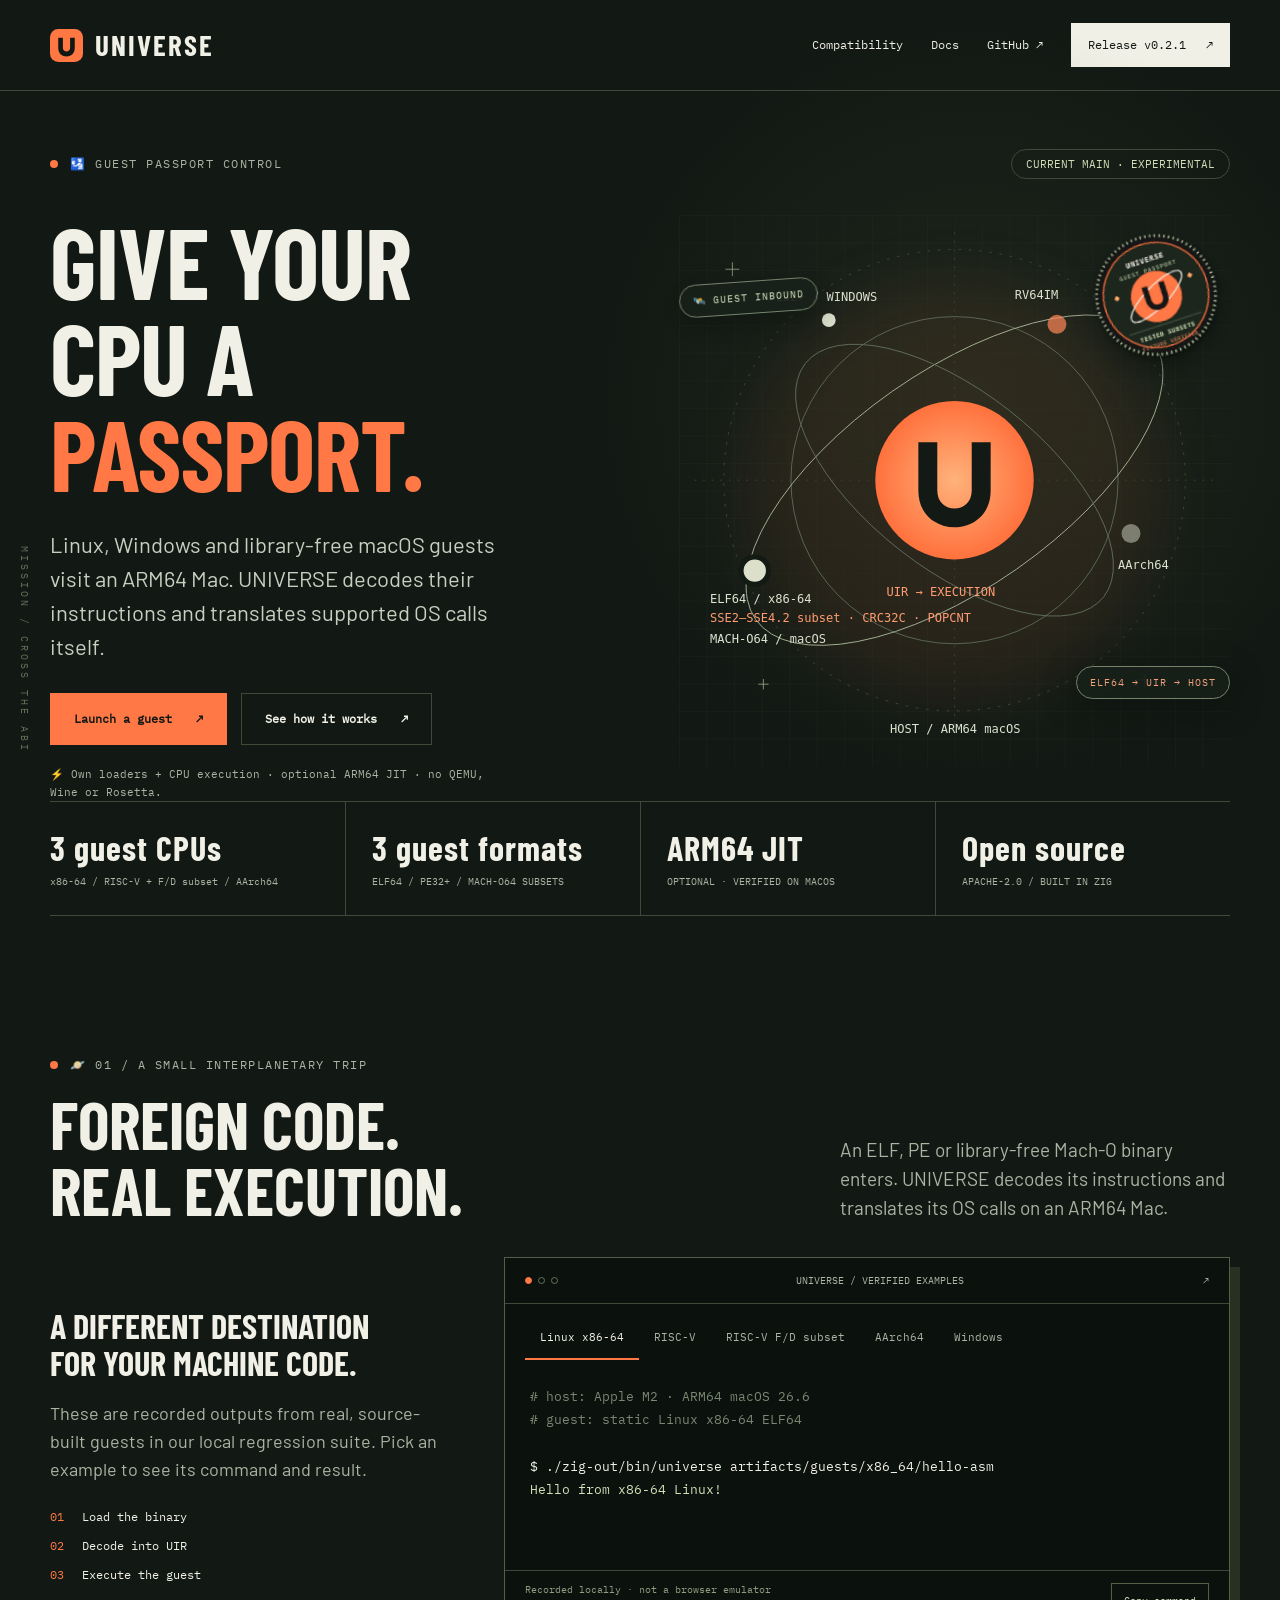
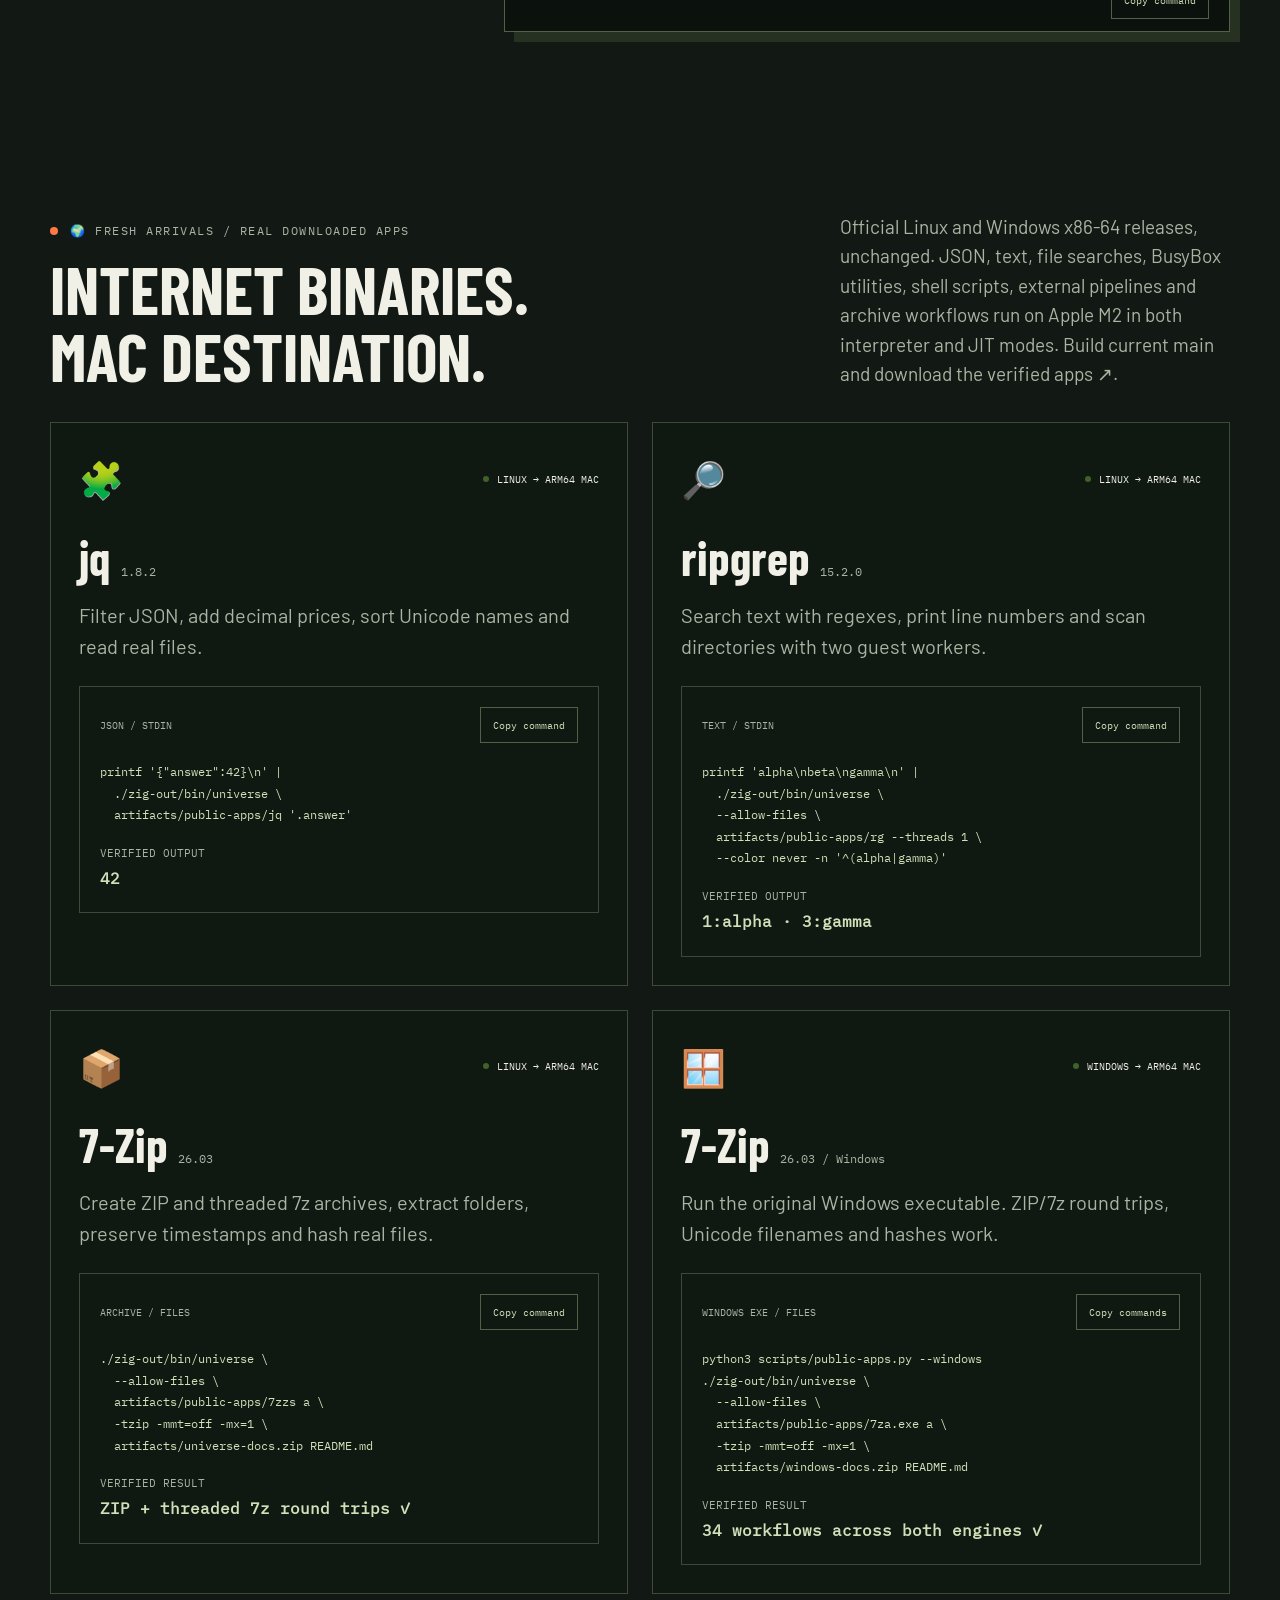
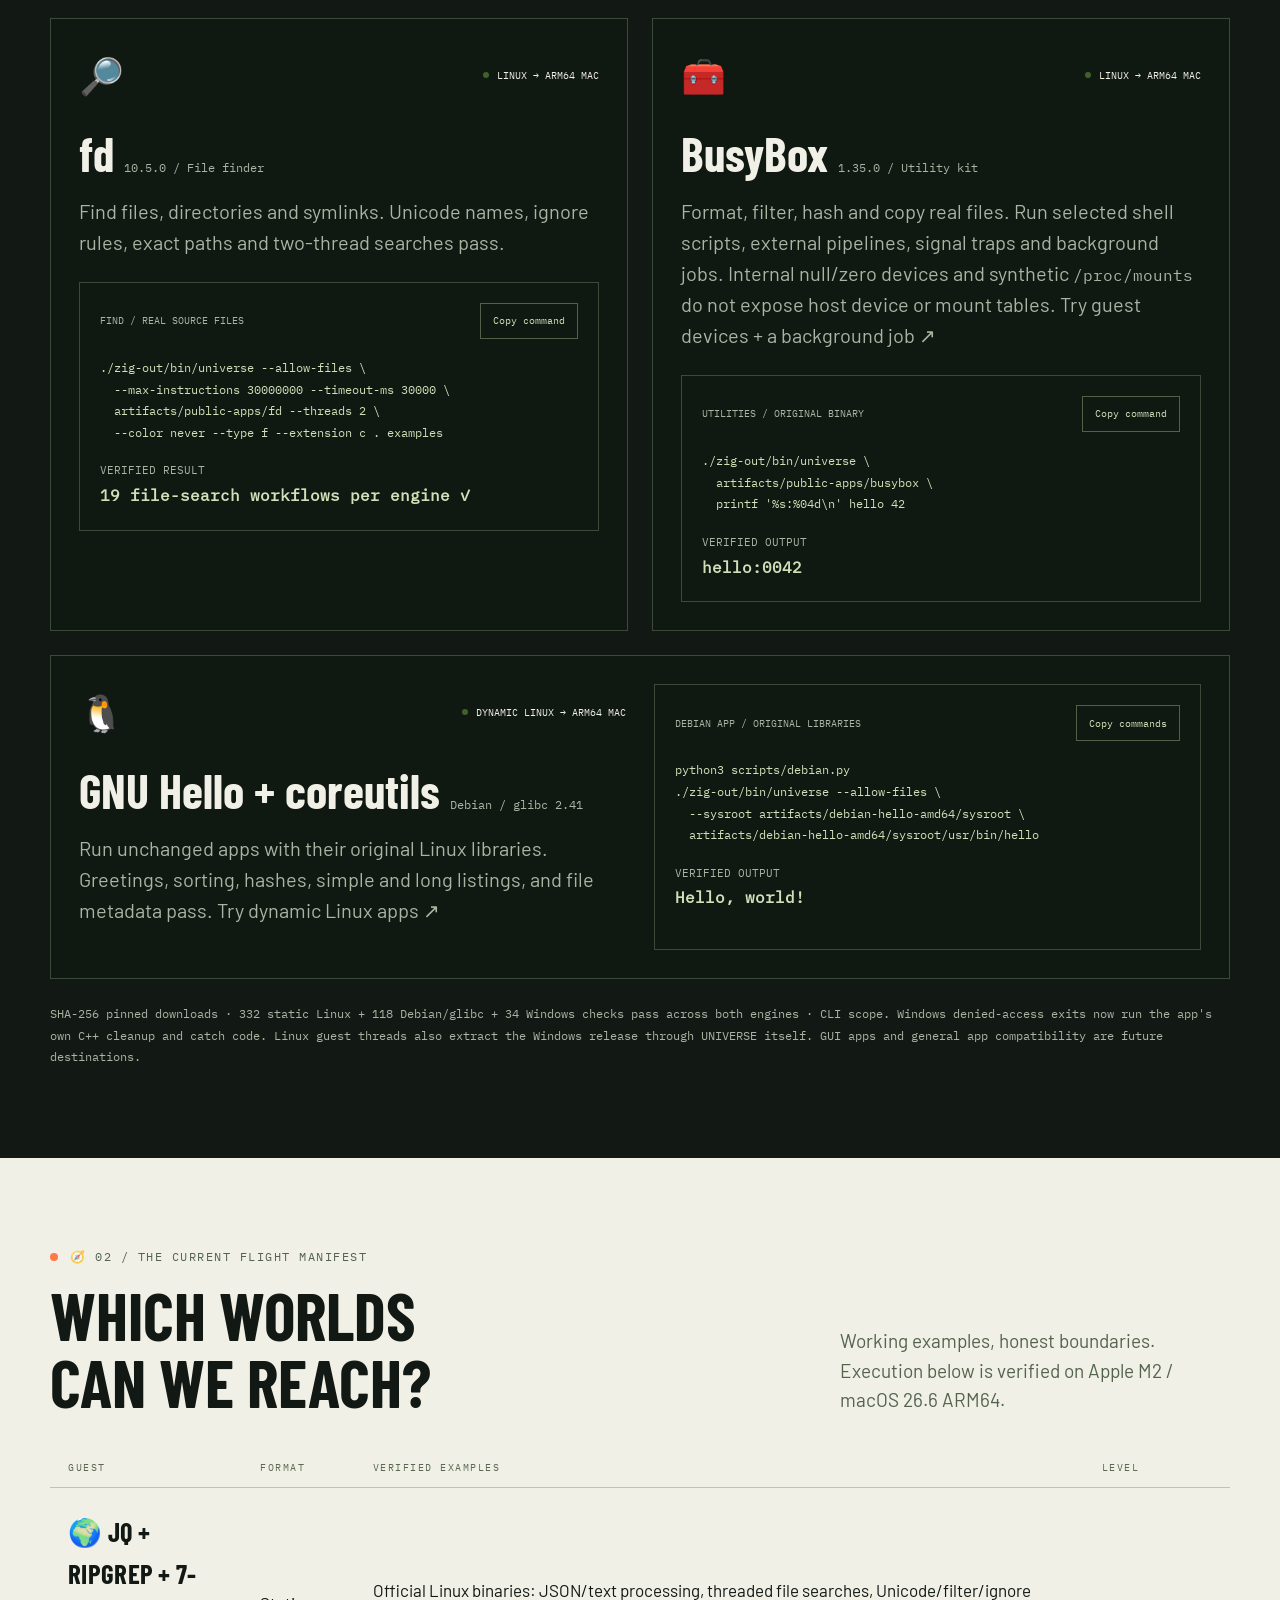
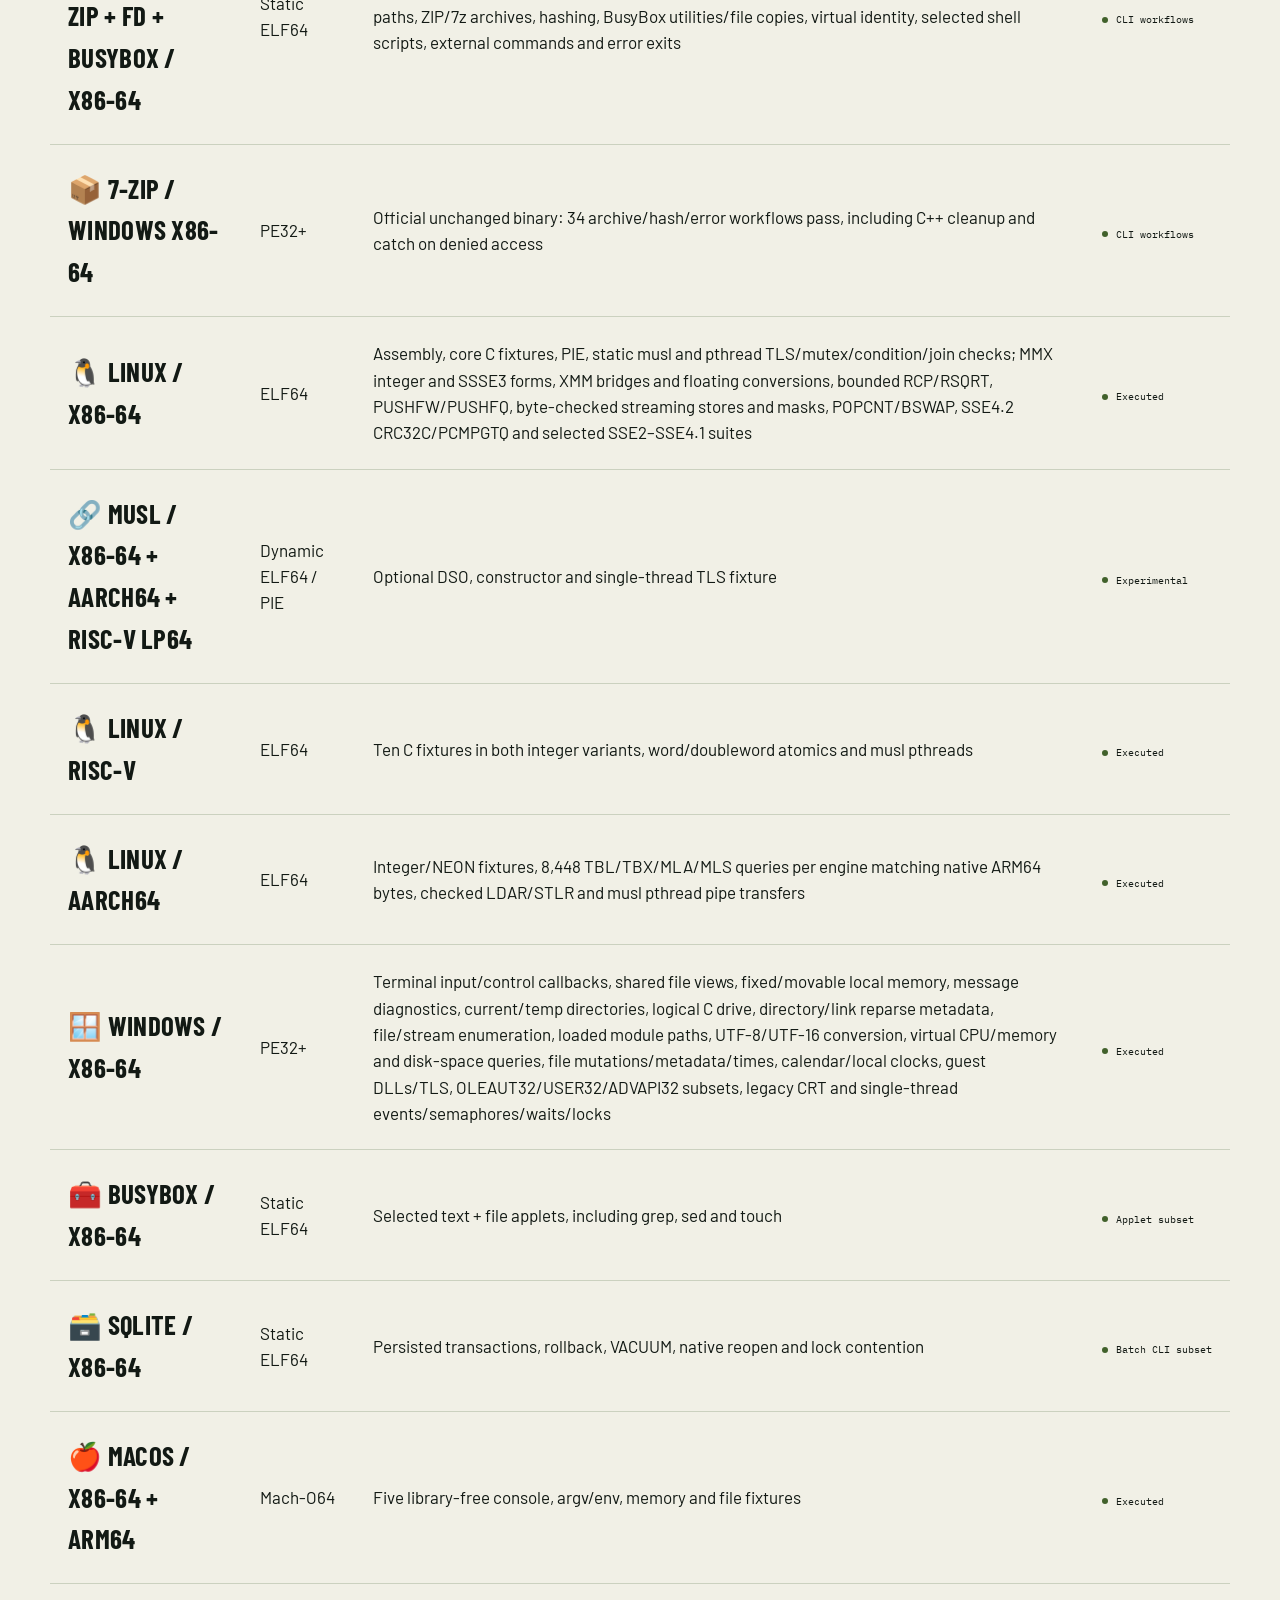
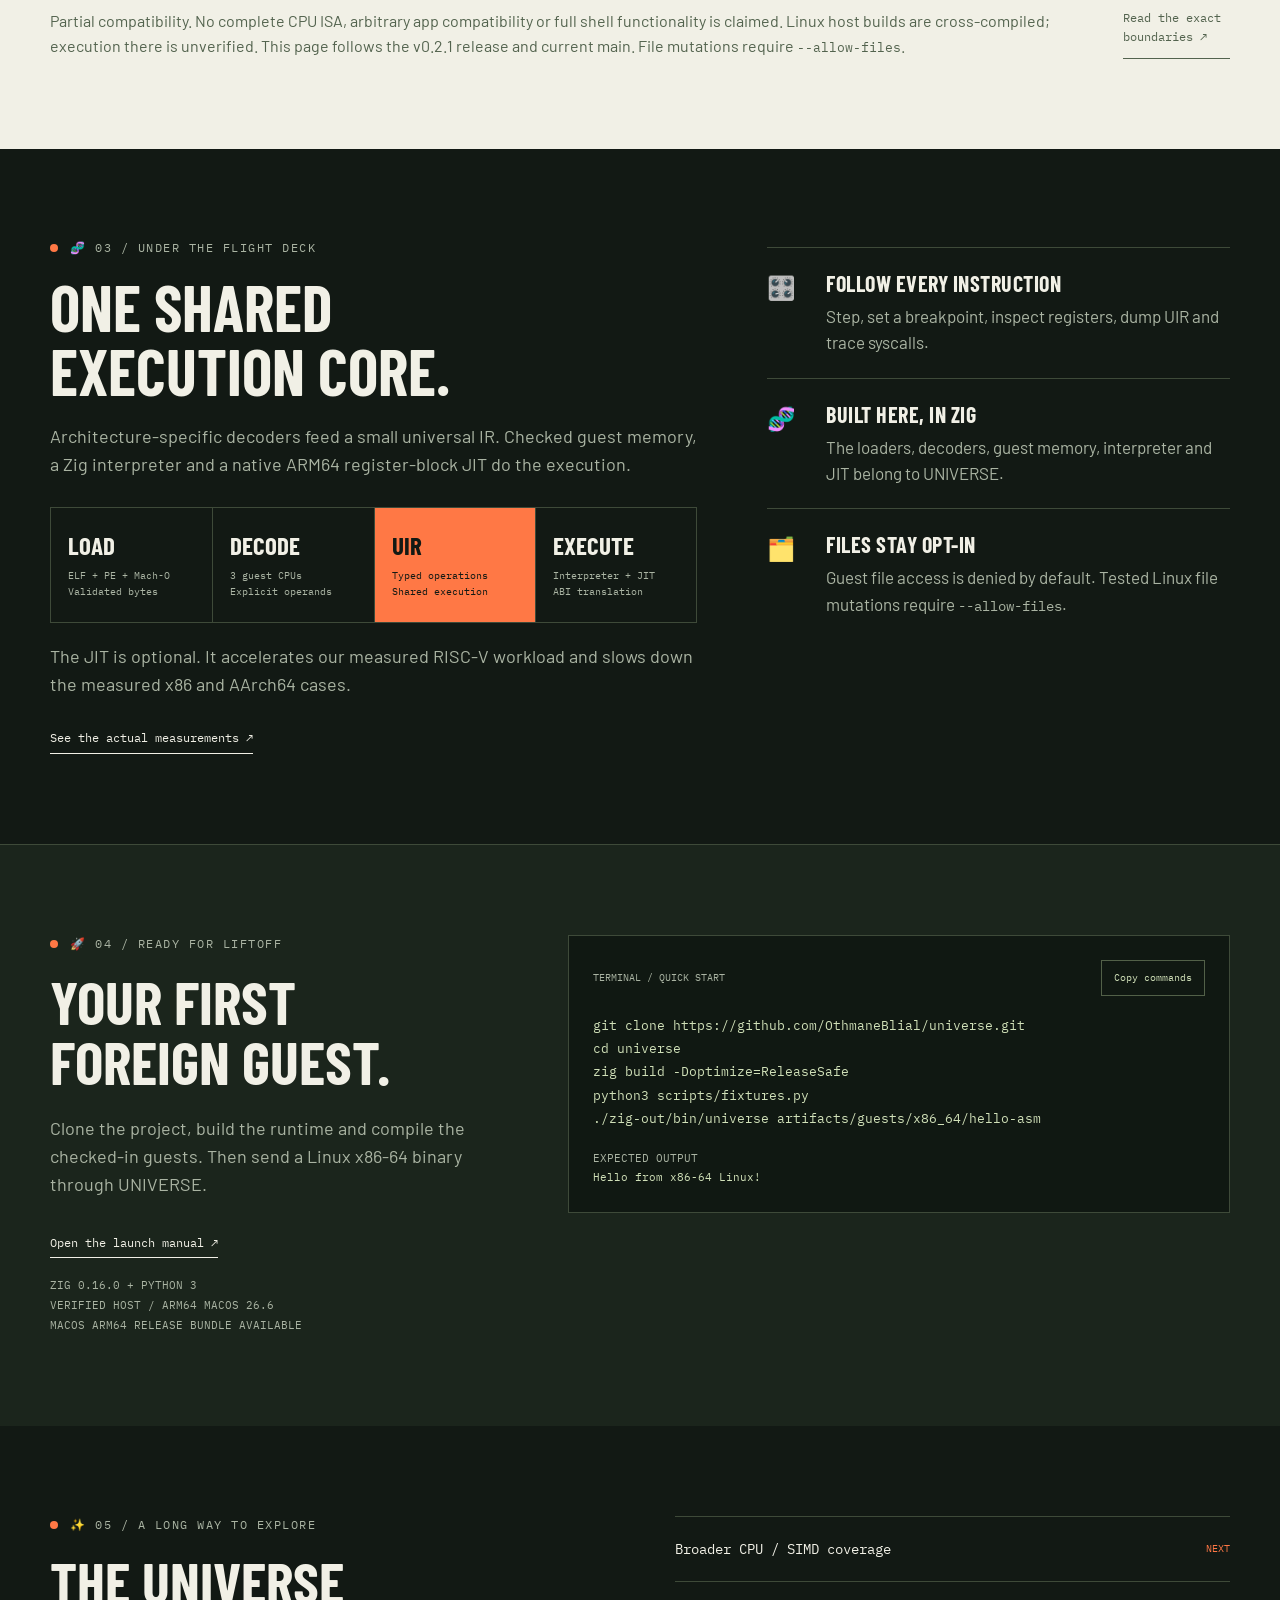
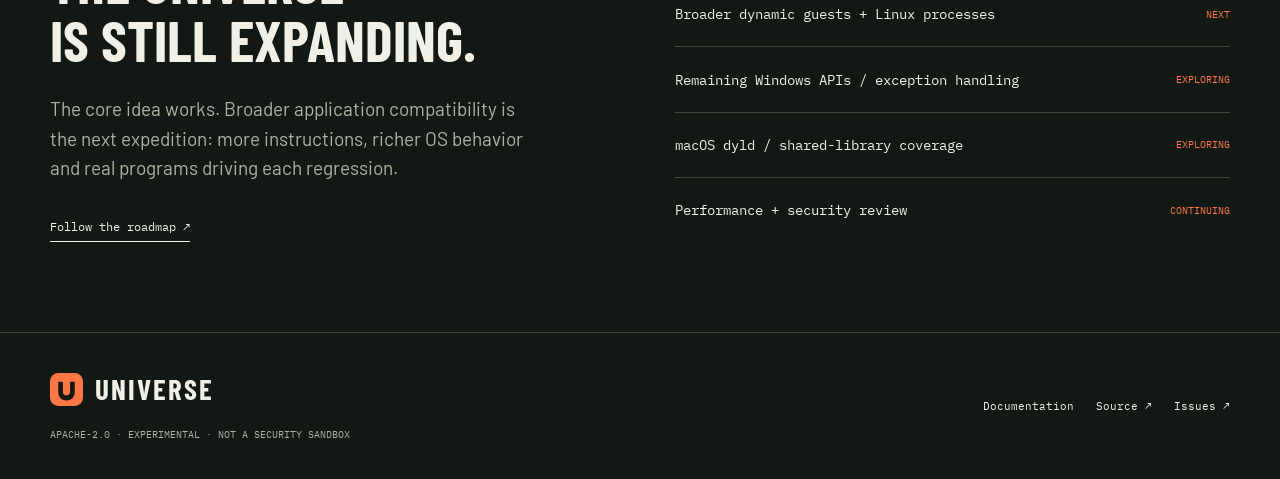
==== site/index.html @ 85690968 "Cover BusyBox memory and mount applets" ====
<!doctype html>
<html lang="en">
  <head>
    <meta charset="utf-8" />
    <meta name="viewport" content="width=device-width,initial-scale=1" />
    <title>UNIVERSE — Give your CPU a passport</title>
    <meta
      name="description"
      content="Linux, Windows and library-free macOS guest binaries visit an ARM64 Mac. UNIVERSE translates supported foreign machine code through its own Zig runtime."
    />
    <meta name="theme-color" content="#121914" />
    <link rel="canonical" href="https://othmaneblial.github.io/universe/" />
    <meta
      property="og:title"
      content="UNIVERSE — Give your CPU a passport."
    />
    <meta
      property="og:description"
      content="Foreign binaries. Real execution. One shared runtime written in Zig."
    />
    <meta property="og:type" content="website" />
    <meta
      property="og:url"
      content="https://othmaneblial.github.io/universe/"
    />
    <meta
      property="og:image"
      content="https://othmaneblial.github.io/universe/assets/banner.svg?v=guest-visa"
    />
    <link rel="icon" href="assets/icon.svg" type="image/svg+xml" />
    <link
      rel="preload"
      href="assets/fonts/display.ttf"
      as="font"
      type="font/ttf"
      crossorigin
    />
    <link rel="stylesheet" href="styles.css" />
    <script defer src="app.js"></script>
  </head>
  <body>
    <a class="skip" href="#main">Skip to content</a>
    <header class="site-nav">
      <nav class="wrap nav-inner" aria-label="Main navigation">
        <a class="brand" href="./" aria-label="UNIVERSE home"
          ><img
            src="assets/icon.svg"
            alt=""
            width="33"
            height="33"
          />UNIVERSE</a
        >
        <div class="nav-links">
          <a class="desktop" href="#compatibility">Compatibility</a
          ><a href="docs.html">Docs</a
          ><a class="desktop" href="https://github.com/OthmaneBlial/universe"
            >GitHub ↗</a
          ><a
            class="nav-cta"
            href="https://github.com/OthmaneBlial/universe/releases/tag/v0.2.1"
            >Release v0.2.1 <span aria-hidden="true">↗</span></a
          >
        </div>
      </nav>
    </header>
    <main id="main">
      <section class="hero wrap" aria-labelledby="hero-title">
        <div class="hero-topline">
          <span class="eyebrow">🛂 Guest passport control</span
          ><span class="version">CURRENT MAIN · EXPERIMENTAL</span>
        </div>
        <span class="coordinate" aria-hidden="true"
          >MISSION / CROSS THE ABI</span
        >
        <div class="hero-grid">
          <div class="hero-copy reveal">
            <h1 id="hero-title">
              Give your<br />CPU a<br /><em>passport.</em>
            </h1>
            <p>
              Linux, Windows and library-free macOS guests visit an ARM64 Mac.
              UNIVERSE decodes their instructions and translates supported OS
              calls itself.
            </p>
            <div class="hero-actions">
              <a class="button" href="#launch"
                >Launch a guest <span aria-hidden="true">↗</span></a
              ><a
                class="button secondary"
                href="https://github.com/OthmaneBlial/universe"
                >See how it works <span aria-hidden="true">↗</span></a
              >
            </div>
            <div class="hero-note">
              ⚡ Own loaders + CPU execution · optional ARM64 JIT · no QEMU,
              Wine or Rosetta.
            </div>
          </div>
          <figure class="hero-visual">
            <span class="orbit-chip orbit-chip-top" aria-hidden="true">🛰️ GUEST INBOUND</span>
            <img
              class="hero-art"
              src="assets/orbit.svg?v=guest-visa"
              width="640"
              height="640"
              alt="Linux x86-64 and RISC-V, AArch64, Windows PE32+ and macOS Mach-O guests orbit the UNIVERSE runtime. Verified host: ARM64 macOS."
            />
            <img
              class="passport-sticker"
              src="assets/passport-stamp.svg"
              width="260"
              height="260"
              alt=""
              aria-hidden="true"
            />
            <span class="orbit-chip orbit-chip-bottom" aria-hidden="true">ELF64 → UIR → HOST</span>
          </figure>
        </div>
        <div class="signal-strip" aria-label="Current verified capabilities">
          <div class="signal">
            <strong>3 guest CPUs</strong><span>x86-64 / RISC-V + F/D subset / AArch64</span>
          </div>
          <div class="signal">
            <strong>3 guest formats</strong
            ><span>ELF64 / PE32+ / MACH-O64 SUBSETS</span>
          </div>
          <div class="signal">
            <strong>ARM64 JIT</strong><span>OPTIONAL · VERIFIED ON MACOS</span>
          </div>
          <div class="signal">
            <strong>Open source</strong><span>APACHE-2.0 / BUILT IN ZIG</span>
          </div>
        </div>
      </section>
      <section class="section wrap" id="demo" aria-labelledby="demo-title">
        <div class="section-heading">
          <div>
            <span class="eyebrow">🪐 01 / A small interplanetary trip</span>
            <h2 id="demo-title">Foreign code.<br />Real execution.</h2>
          </div>
          <p>
            An ELF, PE or library-free Mach-O binary enters. UNIVERSE decodes its
            instructions and translates its OS calls on an ARM64 Mac.
          </p>
        </div>
        <div class="demo-layout">
          <div class="demo-caption">
            <h3>A different destination<br />for your machine code.</h3>
            <p>
              These are recorded outputs from real, source-built guests in our
              local regression suite. Pick an example to see its command and
              result.
            </p>
            <ol class="step-list">
              <li><span>01</span>Load the binary</li>
              <li><span>02</span>Decode into UIR</li>
              <li><span>03</span>Execute the guest</li>
            </ol>
          </div>
          <div class="terminal">
            <div class="terminal-top">
              <span class="lights" aria-hidden="true"
                ><i></i><i></i><i></i></span
              ><span>UNIVERSE / VERIFIED EXAMPLES</span
              ><span aria-hidden="true">↗</span>
            </div>
            <div
              class="demo-tabs"
              role="tablist"
              aria-label="Guest execution examples"
            >
              <button
                role="tab"
                id="tab-x86"
                aria-controls="demo-panel"
                aria-selected="true"
                data-demo="x86"
                tabindex="0"
              >
                Linux x86-64</button
              ><button
                role="tab"
                id="tab-rv"
                aria-controls="demo-panel"
                aria-selected="false"
                data-demo="rv"
                tabindex="-1"
              >
                RISC-V</button
              ><button
                role="tab"
                id="tab-rv-fp"
                aria-controls="demo-panel"
                aria-selected="false"
                data-demo="rv-fp"
                tabindex="-1"
              >
                RISC-V F/D subset</button
              ><button
                role="tab"
                id="tab-arm"
                aria-controls="demo-panel"
                aria-selected="false"
                data-demo="arm"
                tabindex="-1"
              >
                AArch64</button
              ><button
                role="tab"
                id="tab-win"
                aria-controls="demo-panel"
                aria-selected="false"
                data-demo="win"
                tabindex="-1"
              >
                Windows
              </button>
            </div>
            <div
              class="terminal-body"
              id="demo-panel"
              role="tabpanel"
              aria-labelledby="tab-x86"
              tabindex="0"
            >
              <pre><span class="comment"># host: Apple M2 · ARM64 macOS 26.6
# guest: static Linux x86-64 ELF64

</span><span class="command" id="demo-command">$ ./zig-out/bin/universe artifacts/guests/x86_64/hello-asm</span>
<span class="output" id="demo-output">Hello from x86-64 Linux!</span></pre>
            </div>
            <div class="terminal-footer">
              <span>Recorded locally · not a browser emulator</span
              ><button
                class="copy"
                id="copy-demo"
                data-copy-text="./zig-out/bin/universe artifacts/guests/x86_64/hello-asm"
              >
                Copy command
              </button>
            </div>
          </div>
        </div>
      </section>
      <section class="section wrap" id="apps" aria-labelledby="apps-title">
        <div class="section-heading">
          <div>
            <span class="eyebrow">🌍 Fresh arrivals / Real downloaded apps</span>
            <h2 id="apps-title">Internet binaries.<br />Mac destination.</h2>
          </div>
          <p>Official Linux and Windows x86-64 releases, unchanged. JSON, text, file searches, BusyBox utilities, shell scripts, external pipelines and archive workflows
            run on Apple M2 in both interpreter and JIT modes. Build current
            main and <a href="docs.html#public-apps">download the verified apps ↗</a>.</p>
        </div>
        <div class="app-grid">
          <article class="app-card">
            <div class="app-heading"><span aria-hidden="true">🧩</span><span class="status">LINUX → ARM64 MAC</span></div>
            <h3>jq <small>1.8.2</small></h3>
            <p>Filter JSON, add decimal prices, sort Unicode names and read real files.</p>
            <div class="code-block">
              <div class="code-label"><span>JSON / STDIN</span><button class="copy" data-copy="app-jq">Copy command</button></div>
              <pre id="app-jq"><code>printf '{"answer":42}\n' |
  ./zig-out/bin/universe \
  artifacts/public-apps/jq '.answer'</code></pre>
              <div class="launch-meta">VERIFIED OUTPUT <strong>42</strong></div>
            </div>
          </article>
          <article class="app-card">
            <div class="app-heading"><span aria-hidden="true">🔎</span><span class="status">LINUX → ARM64 MAC</span></div>
            <h3>ripgrep <small>15.2.0</small></h3>
            <p>Search text with regexes, print line numbers and scan directories with two guest workers.</p>
            <div class="code-block">
              <div class="code-label"><span>TEXT / STDIN</span><button class="copy" data-copy="app-rg">Copy command</button></div>
              <pre id="app-rg"><code>printf 'alpha\nbeta\ngamma\n' |
  ./zig-out/bin/universe \
  --allow-files \
  artifacts/public-apps/rg --threads 1 \
  --color never -n '^(alpha|gamma)'</code></pre>
              <div class="launch-meta">VERIFIED OUTPUT <strong>1:alpha · 3:gamma</strong></div>
            </div>
          </article>
          <article class="app-card">
            <div class="app-heading"><span aria-hidden="true">📦</span><span class="status">LINUX → ARM64 MAC</span></div>
            <h3>7-Zip <small>26.03</small></h3>
            <p>Create ZIP and threaded 7z archives, extract folders, preserve timestamps and hash real files.</p>
            <div class="code-block">
              <div class="code-label"><span>ARCHIVE / FILES</span><button class="copy" data-copy="app-7zip">Copy command</button></div>
              <pre id="app-7zip"><code>./zig-out/bin/universe \
  --allow-files \
  artifacts/public-apps/7zzs a \
  -tzip -mmt=off -mx=1 \
  artifacts/universe-docs.zip README.md</code></pre>
              <div class="launch-meta">VERIFIED RESULT <strong>ZIP + threaded 7z round trips ✓</strong></div>
            </div>
          </article>
          <article class="app-card">
            <div class="app-heading"><span aria-hidden="true">🪟</span><span class="status">WINDOWS → ARM64 MAC</span></div>
            <h3>7-Zip <small>26.03 / Windows</small></h3>
            <p>Run the original Windows executable. ZIP/7z round trips, Unicode filenames and hashes work.</p>
            <div class="code-block">
              <div class="code-label"><span>WINDOWS EXE / FILES</span><button class="copy" data-copy="app-7zip-windows">Copy commands</button></div>
              <pre id="app-7zip-windows"><code>python3 scripts/public-apps.py --windows
./zig-out/bin/universe \
  --allow-files \
  artifacts/public-apps/7za.exe a \
  -tzip -mmt=off -mx=1 \
  artifacts/windows-docs.zip README.md</code></pre>
              <div class="launch-meta">VERIFIED RESULT <strong>34 workflows across both engines ✓</strong></div>
            </div>
          </article>
          <article class="app-card">
            <div class="app-heading"><span aria-hidden="true">🔎</span><span class="status">LINUX → ARM64 MAC</span></div>
            <h3>fd <small>10.5.0 / File finder</small></h3>
            <p>Find files, directories and symlinks. Unicode names, ignore rules, exact paths and two-thread searches pass.</p>
            <div class="code-block">
              <div class="code-label"><span>FIND / REAL SOURCE FILES</span><button class="copy" data-copy="app-fd">Copy command</button></div>
              <pre id="app-fd"><code>./zig-out/bin/universe --allow-files \
  --max-instructions 30000000 --timeout-ms 30000 \
  artifacts/public-apps/fd --threads 2 \
  --color never --type f --extension c . examples</code></pre>
              <div class="launch-meta">VERIFIED RESULT <strong>19 file-search workflows per engine ✓</strong></div>
            </div>
          </article>
          <article class="app-card">
            <div class="app-heading"><span aria-hidden="true">🧰</span><span class="status">LINUX → ARM64 MAC</span></div>
            <h3>BusyBox <small>1.35.0 / Utility kit</small></h3>
            <p>Format, filter, hash and copy real files. Run selected shell scripts, external pipelines, signal traps and background jobs. Internal null/zero devices and synthetic <code>/proc/mounts</code> do not expose host device or mount tables. <a href="docs.html#docs-devices">Try guest devices + a background job ↗</a></p>
            <div class="code-block">
              <div class="code-label"><span>UTILITIES / ORIGINAL BINARY</span><button class="copy" data-copy="app-busybox">Copy command</button></div>
              <pre id="app-busybox"><code>./zig-out/bin/universe \
  artifacts/public-apps/busybox \
  printf '%s:%04d\n' hello 42</code></pre>
              <div class="launch-meta">VERIFIED OUTPUT <strong>hello:0042</strong></div>
            </div>
          </article>
          <article class="app-card">
            <div class="app-heading"><span aria-hidden="true">🐧</span><span class="status">DYNAMIC LINUX → ARM64 MAC</span></div>
            <h3>GNU Hello + coreutils <small>Debian / glibc 2.41</small></h3>
            <p>Run unchanged apps with their original Linux libraries. Greetings, sorting, hashes, simple and long listings, and file metadata pass. <a href="docs.html#docs-glibc">Try dynamic Linux apps ↗</a></p>
            <div class="code-block">
              <div class="code-label"><span>DEBIAN APP / ORIGINAL LIBRARIES</span><button class="copy" data-copy="app-hello">Copy commands</button></div>
              <pre id="app-hello"><code>python3 scripts/debian.py
./zig-out/bin/universe --allow-files \
  --sysroot artifacts/debian-hello-amd64/sysroot \
  artifacts/debian-hello-amd64/sysroot/usr/bin/hello</code></pre>
              <div class="launch-meta">VERIFIED OUTPUT <strong>Hello, world!</strong></div>
            </div>
          </article>
        </div>
        <p class="apps-note">SHA-256 pinned downloads · 332 static Linux + 118 Debian/glibc + 34 Windows checks pass across both engines · CLI scope.
          Windows denied-access exits now run the app's own C++ cleanup and catch code.
          Linux guest threads also extract the Windows release through UNIVERSE itself.
          GUI apps and general app compatibility are future destinations.</p>
      </section>
      <section
        class="section light-section"
        id="compatibility"
        aria-labelledby="compat-title"
      >
        <div class="wrap">
          <div class="section-heading">
            <div>
              <span class="eyebrow">🧭 02 / The current flight manifest</span>
              <h2 id="compat-title">Which worlds<br />can we reach?</h2>
            </div>
            <p>
              Working examples, honest boundaries. Execution below is verified
              on Apple M2 / macOS 26.6 ARM64.
            </p>
          </div>
          <table class="compat-table">
            <thead>
              <tr>
                <th scope="col">Guest</th>
                <th scope="col">Format</th>
                <th scope="col">Verified examples</th>
                <th scope="col">Level</th>
              </tr>
            </thead>
            <tbody>
              <tr>
                <td>🌍 jq + ripgrep + 7-Zip + fd + BusyBox / x86-64</td>
                <td>Static ELF64</td>
                <td>Official Linux binaries: JSON/text processing, threaded file searches, Unicode/filter/ignore paths, ZIP/7z archives, hashing, BusyBox utilities/file copies, virtual identity, selected shell scripts, external commands and error exits</td>
                <td><span class="status">CLI workflows</span></td>
              </tr>
              <tr>
                <td>📦 7-Zip / Windows x86-64</td>
                <td>PE32+</td>
                <td>Official unchanged binary: 34 archive/hash/error workflows pass, including C++ cleanup and catch on denied access</td>
                <td><span class="status">CLI workflows</span></td>
              </tr>
              <tr>
                <td>🐧 Linux / x86-64</td>
                <td>ELF64</td>
                <td>Assembly, core C fixtures, PIE, static musl and pthread TLS/mutex/condition/join checks; MMX integer and SSSE3 forms, XMM bridges and floating conversions, bounded RCP/RSQRT, PUSHFW/PUSHFQ, byte-checked streaming stores and masks, POPCNT/BSWAP, SSE4.2 CRC32C/PCMPGTQ and selected SSE2–SSE4.1 suites</td>
                <td><span class="status">Executed</span></td>
              </tr>
              <tr>
                <td>🔗 musl / x86-64 + AArch64 + RISC-V LP64</td>
                <td>Dynamic ELF64 / PIE</td>
                <td>Optional DSO, constructor and single-thread TLS fixture</td>
                <td><span class="status">Experimental</span></td>
              </tr>
              <tr>
                <td>🐧 Linux / RISC-V</td>
                <td>ELF64</td>
                <td>Ten C fixtures in both integer variants, word/doubleword atomics and musl pthreads</td>
                <td><span class="status">Executed</span></td>
              </tr>
              <tr>
                <td>🐧 Linux / AArch64</td>
                <td>ELF64</td>
                <td>Integer/NEON fixtures, 8,448 TBL/TBX/MLA/MLS queries per engine matching native ARM64 bytes, checked LDAR/STLR and musl pthread pipe transfers</td>
                <td><span class="status">Executed</span></td>
              </tr>
              <tr>
                <td>🪟 Windows / x86-64</td>
                <td>PE32+</td>
                <td>Terminal input/control callbacks, shared file views, fixed/movable local memory, message diagnostics, current/temp directories, logical C drive, directory/link reparse metadata, file/stream enumeration, loaded module paths, UTF-8/UTF-16 conversion, virtual CPU/memory and disk-space queries, file mutations/metadata/times, calendar/local clocks, guest DLLs/TLS, OLEAUT32/USER32/ADVAPI32 subsets, legacy CRT and single-thread events/semaphores/waits/locks</td>
                <td><span class="status">Executed</span></td>
              </tr>
              <tr>
                <td>🧰 BusyBox / x86-64</td>
                <td>Static ELF64</td>
                <td>Selected text + file applets, including grep, sed and touch</td>
                <td><span class="status">Applet subset</span></td>
              </tr>
              <tr>
                <td>🗃️ SQLite / x86-64</td>
                <td>Static ELF64</td>
                <td>Persisted transactions, rollback, VACUUM, native reopen and lock contention</td>
                <td><span class="status">Batch CLI subset</span></td>
              </tr>
              <tr>
                <td>🍎 macOS / x86-64 + ARM64</td>
                <td>Mach-O64</td>
                <td>Five library-free console, argv/env, memory and file fixtures</td>
                <td><span class="status">Executed</span></td>
              </tr>
            </tbody>
          </table>
          <div class="table-note">
            <p>
              Partial compatibility. No complete CPU ISA, arbitrary app
              compatibility or full shell functionality is claimed. Linux host builds are
              cross-compiled; execution there is unverified. This page follows
              the v0.2.1 release and current main. File mutations
              require <code>--allow-files</code>.
            </p>
            <a class="text-link" href="docs.html#compatibility"
              >Read the exact boundaries ↗</a
            >
          </div>
        </div>
      </section>
      <section class="section wrap" id="engine" aria-labelledby="engine-title">
        <div class="engine-grid">
          <div class="engine-text">
            <span class="eyebrow">🧬 03 / Under the flight deck</span>
            <h2 id="engine-title">
              One shared<br />execution core.
            </h2>
            <p>
              Architecture-specific decoders feed a small universal IR. Checked
              guest memory, a Zig interpreter and a native ARM64 register-block
              JIT do the execution.
            </p>
            <div class="pipeline" aria-label="Execution pipeline">
              <div>
                <b>LOAD</b><small>ELF + PE + Mach-O<br />Validated bytes</small>
              </div>
              <div>
                <b>DECODE</b><small>3 guest CPUs<br />Explicit operands</small>
              </div>
              <div class="core">
                <b>UIR</b><small>Typed operations<br />Shared execution</small>
              </div>
              <div>
                <b>EXECUTE</b
                ><small>Interpreter + JIT<br />ABI translation</small>
              </div>
            </div>
            <p>
              The JIT is optional. It accelerates our measured RISC-V workload
              and slows down the measured x86 and AArch64 cases.
            </p>
            <a
              class="text-link"
              href="https://github.com/OthmaneBlial/universe/blob/main/benchmarks/results.md"
              >See the actual measurements ↗</a
            >
          </div>
          <div class="feature-lines">
            <div>
              <span aria-hidden="true">🎛️</span>
              <div>
                <h3>Follow every instruction</h3>
                <p>
                  Step, set a breakpoint, inspect registers, dump UIR and trace
                  syscalls.
                </p>
              </div>
            </div>
            <div>
              <span aria-hidden="true">🧬</span>
              <div>
                <h3>Built here, in Zig</h3>
                <p>
                  The loaders, decoders, guest memory, interpreter and JIT
                  belong to UNIVERSE.
                </p>
              </div>
            </div>
            <div>
              <span aria-hidden="true">🗂️</span>
              <div>
                <h3>Files stay opt-in</h3>
                <p>
                  Guest file access is denied by default. Tested Linux file
                  mutations require <code>--allow-files</code>.
                </p>
              </div>
            </div>
          </div>
        </div>
      </section>
      <section
        class="section launch-section"
        id="launch"
        aria-labelledby="launch-title"
      >
        <div class="wrap launch-grid">
          <div>
            <span class="eyebrow">🚀 04 / Ready for liftoff</span>
            <h2 id="launch-title">Your first<br />foreign guest.</h2>
            <p>
              Clone the project, build the runtime and compile the checked-in
              guests. Then send a Linux x86-64 binary through UNIVERSE.
            </p>
            <a class="text-link" href="docs.html#quickstart"
              >Open the launch manual ↗</a
            >
            <div class="launch-meta">
              ZIG 0.16.0 + PYTHON 3<br />VERIFIED HOST / ARM64 MACOS 26.6<br />MACOS
              ARM64 RELEASE BUNDLE AVAILABLE
            </div>
          </div>
          <div class="code-block">
            <div class="code-label">
              <span>TERMINAL / QUICK START</span
              ><button class="copy" data-copy="quickstart">
                Copy commands
              </button>
            </div>
            <pre
              id="quickstart"
            ><code>git clone https://github.com/OthmaneBlial/universe.git
cd universe
zig build -Doptimize=ReleaseSafe
python3 scripts/fixtures.py
./zig-out/bin/universe artifacts/guests/x86_64/hello-asm</code></pre>
            <div class="launch-meta">
              EXPECTED OUTPUT<br /><span style="color: var(--mint)"
                >Hello from x86-64 Linux!</span
              >
            </div>
          </div>
        </div>
      </section>
      <section class="section wrap" aria-labelledby="future-title">
        <div class="roadmap">
          <div>
            <span class="eyebrow">✨ 05 / A long way to explore</span>
            <h2 id="future-title">The universe<br />is still expanding.</h2>
            <p>
              The core idea works. Broader application compatibility is the next
              expedition: more instructions, richer OS behavior and real
              programs driving each regression.
            </p>
            <div style="margin-top: 25px">
              <a
                class="text-link"
                href="https://github.com/OthmaneBlial/universe/blob/main/docs/roadmap.md"
                >Follow the roadmap ↗</a
              >
            </div>
          </div>
          <div class="roadmap-list">
            <div class="roadmap-item">
              <span>Broader CPU / SIMD coverage</span><small>NEXT</small>
            </div>
            <div class="roadmap-item">
              <span>Broader dynamic guests + Linux processes</span
              ><small>NEXT</small>
            </div>
            <div class="roadmap-item">
              <span>Remaining Windows APIs / exception handling</span><small>EXPLORING</small>
            </div>
            <div class="roadmap-item">
              <span>macOS dyld / shared-library coverage</span><small>EXPLORING</small>
            </div>
            <div class="roadmap-item">
              <span>Performance + security review</span
              ><small>CONTINUING</small>
            </div>
          </div>
        </div>
      </section>
    </main>
    <footer class="site-footer">
      <div class="wrap footer-inner">
        <div>
          <a class="brand" href="./"
            ><img
              src="assets/icon.svg"
              alt=""
              width="33"
              height="33"
            />UNIVERSE</a
          >
          <p style="margin-top: 14px">
            APACHE-2.0 · EXPERIMENTAL · NOT A SECURITY SANDBOX
          </p>
        </div>
        <div class="footer-links">
          <a href="docs.html">Documentation</a
          ><a href="https://github.com/OthmaneBlial/universe">Source ↗</a
          ><a href="https://github.com/OthmaneBlial/universe/issues"
            >Issues ↗</a
          >
        </div>
      </div>
    </footer>
    <div
      id="copy-status"
      role="status"
      aria-live="polite"
      style="
        position: absolute;
        clip-path: inset(50%);
        width: 1px;
        height: 1px;
        overflow: hidden;
      "
    ></div>
  </body>
</html>
---- site/styles.css ----
@font-face {
  font-family: Barlow;
  src: url("assets/fonts/body.ttf") format("truetype");
  font-display: swap;
}
@font-face {
  font-family: Display;
  src: url("assets/fonts/display.ttf") format("truetype");
  font-weight: 700;
  font-display: swap;
}
@font-face {
  font-family: Mono;
  src: url("assets/fonts/mono.ttf") format("truetype");
  font-display: swap;
}
:root {
  --ink: #121914;
  --paper: #f1f0e6;
  --orange: #ff7845;
  --mint: #d0e0b8;
  --muted: #aab4a3;
  --line: #3e4a39;
  --mono: Mono, monospace;
  --display: Display, sans-serif;
  --body: Barlow, sans-serif;
}
* {
  box-sizing: border-box;
}
html {
  scroll-behavior: smooth;
  scroll-padding-top: 90px;
  overflow-x: clip;
}
body {
  margin: 0;
  background: var(--ink);
  color: var(--paper);
  font: 20px/1.55 var(--body);
  overflow-x: clip;
}
a {
  color: inherit;
  text-decoration: none;
}
button {
  font: inherit;
}
button,
a {
  -webkit-tap-highlight-color: transparent;
}
button {
  cursor: pointer;
}
a:focus-visible,
button:focus-visible,
summary:focus-visible {
  outline: 3px solid var(--orange);
  outline-offset: 5px;
}
::selection {
  background: var(--orange);
  color: var(--ink);
}
.wrap {
  width: min(1280px, calc(100% - 100px));
  margin-inline: auto;
}
.mono,
.eyebrow {
  font-family: var(--mono);
  font-size: 12px;
  letter-spacing: 1.5px;
  text-transform: uppercase;
}
.eyebrow {
  display: flex;
  align-items: center;
  gap: 12px;
  color: var(--muted);
}
.eyebrow:before {
  content: "";
  width: 8px;
  height: 8px;
  background: var(--orange);
  border-radius: 50%;
}
.site-nav {
  border-bottom: 1px solid var(--line);
}
.nav-inner {
  min-height: 90px;
  display: flex;
  align-items: center;
  justify-content: space-between;
  gap: 30px;
}
.brand {
  display: flex;
  align-items: center;
  gap: 12px;
  font-family: var(--display);
  font-size: 29px;
  letter-spacing: 2px;
}
.brand img {
  width: 33px;
  height: 33px;
}
.nav-links {
  display: flex;
  align-items: center;
  gap: 28px;
  font-family: var(--mono);
  font-size: 12px;
}
.nav-links a {
  padding-block: 14px;
}
.nav-links a:hover {
  color: var(--orange);
}
.nav-links .nav-cta {
  background: var(--paper);
  color: var(--ink);
  padding: 13px 17px;
  display: inline-flex;
  gap: 20px;
}
.hero {
  position: relative;
  padding: 58px 0 50px;
  isolation: isolate;
}
.hero::before {
  position: absolute;
  content: "";
  z-index: -1;
  width: 62vw;
  height: 62vw;
  max-width: 850px;
  max-height: 850px;
  right: -11vw;
  top: -10%;
  background: radial-gradient(circle, #35412d55, #12191400 68%);
  pointer-events: none;
}
.hero-topline {
  display: flex;
  justify-content: space-between;
  align-items: center;
  gap: 20px;
}
.version {
  border: 1px solid var(--line);
  border-radius: 30px;
  padding: 7px 14px;
  font: 11px var(--mono);
  color: var(--mint);
  white-space: nowrap;
}
.hero-grid {
  display: grid;
  grid-template-columns: 1.12fr 1fr;
  align-items: center;
  gap: 12px;
}
.hero-copy {
  position: relative;
  z-index: 1;
}
h1,
h2,
h3,
p {
  margin: 0;
}
h1 {
  font: 700 clamp(68px, 7.8vw, 112px) / 0.96 var(--display);
  letter-spacing: -1px;
  margin: 34px 0 26px;
  text-transform: uppercase;
}
h1 em {
  font-style: normal;
  color: var(--orange);
}
.hero-copy > p {
  max-width: 450px;
  color: #c7cfc0;
  font-size: 22px;
}
.hero-visual {
  position: relative;
  margin: 0;
  isolation: isolate;
}
.hero-visual::before {
  content: "";
  position: absolute;
  z-index: -1;
  inset: 12%;
  border-radius: 50%;
  background: #ff784514;
  filter: blur(30px);
}
.hero-art {
  width: 100%;
  height: auto;
  display: block;
  animation: arrive 1s 0.15s both;
}
.passport-sticker {
  position: absolute;
  z-index: 2;
  width: min(25%, 158px);
  height: auto;
  top: 2%;
  right: 1%;
  filter: drop-shadow(0 12px 16px #080d0980);
  animation: stamp-in 0.7s 0.45s cubic-bezier(0.2, 0.9, 0.3, 1.15) both;
}
.orbit-chip {
  position: absolute;
  z-index: 1;
  display: inline-flex;
  align-items: center;
  gap: 8px;
  border: 1px solid #74836a;
  border-radius: 999px;
  padding: 9px 13px;
  background: #172019ed;
  color: var(--mint);
  font: 10px var(--mono);
  letter-spacing: 1px;
  box-shadow: 0 8px 30px #080d0980;
  animation: drift 5s ease-in-out infinite;
}
.orbit-chip-top {
  top: 12%;
  left: 0;
  transform: rotate(-4deg);
}
.orbit-chip-bottom {
  bottom: 12%;
  right: 0;
  color: #f0a17c;
  animation-delay: -2.5s;
}
.hero-actions {
  display: flex;
  flex-wrap: wrap;
  gap: 14px;
  margin-top: 30px;
}
.button {
  min-height: 52px;
  display: inline-flex;
  align-items: center;
  justify-content: center;
  gap: 24px;
  padding: 13px 23px;
  background: var(--orange);
  color: var(--ink);
  font-family: var(--mono);
  font-size: 12px;
  font-weight: bold;
  border: 1px solid var(--orange);
  transition:
    transform 0.2s,
    background 0.2s;
}
.button:hover {
  background: #ff956f;
  transform: translateY(-2px);
}
.button.secondary {
  background: transparent;
  border-color: var(--line);
  color: var(--paper);
}
.button.secondary:hover {
  border-color: var(--paper);
  background: #233023;
}
.hero-note {
  font: 11px/1.6 var(--mono);
  color: var(--muted);
  margin-top: 21px;
  max-width: 460px;
}
.coordinate {
  position: absolute;
  left: -32px;
  top: 52%;
  writing-mode: vertical-rl;
  font: 10px var(--mono);
  color: #5e6d58;
  letter-spacing: 3px;
}
.signal-strip {
  display: grid;
  grid-template-columns: repeat(4, 1fr);
  border-block: 1px solid var(--line);
}
.signal {
  padding: 25px 25px 25px 0;
}
.signal + .signal {
  border-left: 1px solid var(--line);
  padding-left: 26px;
}
.signal strong {
  display: block;
  font: 34px var(--display);
  letter-spacing: 1px;
  color: var(--paper);
}
.signal span {
  font: 10px/1.6 var(--mono);
  color: var(--muted);
  display: block;
  margin-top: 6px;
}
.section {
  padding: 90px 0;
}
.section-heading {
  display: flex;
  justify-content: space-between;
  align-items: flex-end;
  gap: 45px;
  margin-bottom: 34px;
}
.section-heading h2,
.docs-heading h1 {
  font: 700 clamp(44px, 5.2vw, 68px) / 1 var(--display);
  text-transform: uppercase;
  margin-top: 15px;
}
.engine-text h2 {
  font: 700 clamp(46px, 5vw, 68px) / 1 var(--display);
  text-transform: uppercase;
  margin-top: 18px;
}
.section-heading > p {
  max-width: 390px;
  color: var(--muted);
  font-size: 19px;
}
.demo-layout {
  display: grid;
  grid-template-columns: 1fr 1.8fr;
  gap: 50px;
  align-items: center;
}
.demo-caption h3 {
  font: 34px/1.1 var(--display);
  text-transform: uppercase;
  margin-bottom: 18px;
}
.demo-caption p {
  color: var(--muted);
  font-size: 18px;
}
.step-list {
  list-style: none;
  padding: 0;
  margin: 25px 0 0;
  display: grid;
  gap: 14px;
  font: 12px var(--mono);
}
.step-list span {
  color: var(--orange);
  display: inline-block;
  width: 32px;
}
.terminal {
  border: 1px solid #526048;
  background: #0b110d;
  box-shadow: 10px 10px 0 #263121;
}
.terminal-top {
  display: flex;
  align-items: center;
  justify-content: space-between;
  border-bottom: 1px solid var(--line);
  padding: 16px 20px;
  font: 10px var(--mono);
  color: var(--muted);
}
.lights {
  display: flex;
  gap: 6px;
}
.lights i {
  width: 7px;
  height: 7px;
  border: 1px solid #65745d;
  border-radius: 50%;
}
.lights i:first-child {
  background: var(--orange);
  border-color: var(--orange);
}
.demo-tabs {
  display: flex;
  flex-wrap: wrap;
  gap: 0;
  padding: 12px 20px 0;
}
.demo-tabs button {
  font: 11px var(--mono);
  border: 0;
  background: transparent;
  color: var(--muted);
  padding: 13px 15px;
  border-bottom: 2px solid transparent;
  min-height: 44px;
}
.demo-tabs button[aria-selected="true"] {
  border-color: var(--orange);
  color: var(--paper);
}
.demo-tabs button:hover {
  color: var(--orange);
}
pre {
  white-space: pre-wrap;
  overflow-wrap: anywhere;
  font: 13px/1.8 var(--mono);
  margin: 0;
}
code {
  font-family: var(--mono);
  font-size: 0.82em;
  overflow-wrap: anywhere;
}
pre code {
  font-size: inherit;
}
.terminal-body {
  padding: 25px 25px 30px;
  min-height: 210px;
}
.terminal-body .comment {
  color: #788872;
}
.terminal-body .command {
  color: var(--paper);
}
.terminal-body .output {
  color: var(--mint);
}
.terminal-footer {
  border-top: 1px solid var(--line);
  padding: 12px 20px;
  display: flex;
  justify-content: space-between;
  gap: 15px;
  font: 10px var(--mono);
  color: #8d9d80;
}
.copy {
  background: none;
  color: var(--mint);
  border: 1px solid #526048;
  font: 10px var(--mono);
  padding: 8px 12px;
  min-height: 36px;
  white-space: nowrap;
}
.copy:hover {
  background: #283723;
}
.copy:disabled {
  opacity: 0.7;
}
.light-section {
  background: var(--paper);
  color: var(--ink);
}
.light-section .eyebrow,
.light-section .section-heading > p {
  color: #53634e;
}
.compat-table {
  width: 100%;
  border-collapse: collapse;
  text-align: left;
}
.compat-table th {
  font: 10px var(--mono);
  text-transform: uppercase;
  letter-spacing: 1.5px;
  color: #596952;
  padding: 13px 18px;
  border-bottom: 1px solid #bcc6ad;
}
.compat-table td {
  padding: 23px 18px;
  border-bottom: 1px solid #cbd1bf;
  font-size: 17px;
}
.compat-table td:first-child {
  font-family: var(--display);
  font-size: 27px;
  text-transform: uppercase;
  letter-spacing: 0.3px;
}
.status {
  display: inline-flex;
  align-items: center;
  gap: 8px;
  font: 10px var(--mono);
  white-space: nowrap;
}
.status:before {
  content: "";
  width: 6px;
  height: 6px;
  background: #41612b;
  border-radius: 50%;
}
.status.parsed:before {
  background: #a3681b;
}
.table-note {
  display: flex;
  justify-content: space-between;
  gap: 25px;
  margin-top: 25px;
  font-size: 16px;
  color: #53634e;
}
.text-link {
  font-family: var(--mono);
  font-size: 12px;
  border-bottom: 1px solid currentColor;
  padding-bottom: 5px;
  display: inline-block;
}
.text-link:hover {
  color: var(--orange);
}
.light-section .text-link:hover {
  color: #943919;
}
.engine-grid {
  display: grid;
  grid-template-columns: 1.4fr 1fr;
  gap: 70px;
  align-items: start;
}
.pipeline {
  display: grid;
  grid-template-columns: repeat(4, 1fr);
  border: 1px solid var(--line);
  margin-top: 28px;
}
.pipeline > div {
  padding: 22px 17px;
  position: relative;
}
.pipeline > div + div {
  border-left: 1px solid var(--line);
}
.pipeline b {
  display: block;
  font: 25px var(--display);
  color: var(--paper);
  margin-bottom: 8px;
}
.pipeline small {
  font: 10px/1.6 var(--mono);
  color: var(--muted);
  display: block;
}
.pipeline .core {
  background: var(--orange);
}
.pipeline .core b,
.pipeline .core small {
  color: var(--ink);
}
.engine-text p {
  color: var(--muted);
  font-size: 18px;
  margin: 20px 0;
}
.feature-lines {
  display: grid;
  gap: 0;
  margin: 8px 0 0;
}
.feature-lines > div {
  display: grid;
  grid-template-columns: 45px 1fr;
  border-top: 1px solid var(--line);
  padding: 22px 0;
  gap: 14px;
}
.feature-lines > div > span {
  font-size: 23px;
}
.feature-lines h3 {
  font: 22px var(--display);
  letter-spacing: 0.5px;
  margin-bottom: 7px;
  text-transform: uppercase;
}
.feature-lines p {
  font-size: 17px;
  color: var(--muted);
}
.launch-section {
  border-top: 1px solid var(--line);
  background: #1b251c;
}
.launch-grid {
  display: grid;
  grid-template-columns: 0.9fr 1.3fr;
  gap: 60px;
  align-items: start;
}
.launch-grid h2 {
  font: 60px/1 var(--display);
  margin: 18px 0 24px;
  text-transform: uppercase;
}
.launch-grid p {
  color: var(--muted);
  margin-bottom: 25px;
  font-size: 18px;
}
.code-block {
  border: 1px solid var(--line);
  background: #101812;
  padding: 24px;
}
.code-label {
  display: flex;
  align-items: center;
  justify-content: space-between;
  gap: 12px;
  font: 10px var(--mono);
  color: var(--muted);
  margin-bottom: 18px;
}
.code-block pre {
  color: var(--mint);
}
.launch-meta {
  margin-top: 18px;
  font: 11px/1.8 var(--mono);
  color: var(--muted);
}
.app-grid {
  display: grid;
  grid-template-columns: repeat(2, minmax(0, 1fr));
  gap: 24px;
}
.app-card {
  border: 1px solid var(--line);
  padding: 28px;
  background: #101812;
}
.app-heading {
  display: flex;
  justify-content: space-between;
  align-items: center;
  gap: 12px;
}
.app-heading > span:first-child { font-size: 36px; }
.app-card h3 { font: 48px/1.1 var(--display); margin: 24px 0 16px; }
.app-card h3 small { font: 12px var(--mono); color: var(--muted); }
.app-card p { color: var(--muted); margin-bottom: 24px; }
.app-card .code-block { padding: 20px; min-height: 220px; }
.app-card pre { font-size: 12px; }
.app-card strong { color: var(--mint); display: block; font-size: 16px; }
.apps-note { color: var(--muted); margin-top: 24px; font: 12px/1.8 var(--mono); }
@media (min-width: 1051px) {
  .app-card:last-child:nth-child(odd) { grid-column: 1 / -1; display: grid; grid-template-columns: repeat(2, minmax(0, 1fr)); column-gap: 28px; }
  .app-card:last-child:nth-child(odd) > .code-block { grid-column: 2; grid-row: 1 / span 3; margin: 0; }
}
@media (max-width: 1050px) {
  .app-grid { grid-template-columns: 1fr; }
  .app-card { padding: 20px; }
  .app-card .code-block { min-height: 0; padding: 16px; }
}
.roadmap {
  display: grid;
  grid-template-columns: 1fr 1fr;
  gap: 70px;
}
.roadmap h2 {
  font: 58px/1 var(--display);
  text-transform: uppercase;
  margin: 18px 0 26px;
}
.roadmap p {
  color: var(--muted);
  font-size: 19px;
  max-width: 490px;
}
.roadmap-list {
  display: grid;
  gap: 0;
}
.roadmap-item {
  display: flex;
  justify-content: space-between;
  gap: 20px;
  align-items: center;
  padding: 22px 0;
  border-top: 1px solid var(--line);
  font: 14px var(--mono);
}
.roadmap-item small {
  color: var(--orange);
  font-size: 10px;
  white-space: nowrap;
}
.site-footer {
  border-top: 1px solid var(--line);
  padding: 34px 0;
}
.footer-inner {
  display: flex;
  align-items: center;
  justify-content: space-between;
  gap: 24px;
}
.footer-inner p {
  font: 10px/1.8 var(--mono);
  color: var(--muted);
}
.footer-links {
  display: flex;
  gap: 22px;
  font: 11px var(--mono);
}
.footer-links a:hover {
  color: var(--orange);
}
.skip {
  position: absolute;
  left: 20px;
  top: -100px;
  background: var(--paper);
  color: var(--ink);
  padding: 12px 18px;
  z-index: 10;
}
.skip:focus {
  top: 15px;
}
.docs-heading {
  padding: 56px 0 45px;
  border-bottom: 1px solid var(--line);
}
.docs-heading h1 {
  font-size: 76px;
  margin: 20px 0;
}
.docs-heading > p {
  max-width: 680px;
  color: var(--muted);
}
.docs-layout {
  display: grid;
  grid-template-columns: 230px 1fr;
  gap: 65px;
  padding-block: 55px 90px;
}
.docs-sidebar {
  position: sticky;
  top: 25px;
  align-self: start;
}
.docs-sidebar a {
  display: block;
  padding: 13px 0;
  font: 12px var(--mono);
  border-bottom: 1px solid var(--line);
  min-height: 44px;
}
.docs-sidebar a:hover {
  color: var(--orange);
}
.docs-content {
  min-width: 0;
}
.docs-content section {
  padding-bottom: 55px;
  margin-bottom: 40px;
  border-bottom: 1px solid var(--line);
}
.docs-content h2 {
  font: 44px/1 var(--display);
  text-transform: uppercase;
  margin-bottom: 22px;
}
.docs-content h3 {
  font: 26px var(--display);
  text-transform: uppercase;
  margin: 28px 0 12px;
}
.docs-content p,
.docs-content ul {
  color: #c2cdbb;
  max-width: 800px;
  margin: 18px 0;
}
.docs-content li {
  margin: 9px 0;
}
.docs-content a {
  color: var(--mint);
  text-decoration: underline;
  text-underline-offset: 5px;
}
.docs-content .code-block {
  margin-top: 20px;
}
.docs-content table {
  width: 100%;
  border-collapse: collapse;
  margin-top: 20px;
  font-size: 16px;
}
.docs-content th,
.docs-content td {
  text-align: left;
  border-bottom: 1px solid var(--line);
  padding: 13px 12px 13px 0;
}
.docs-content th {
  color: var(--mint);
  font: 11px var(--mono);
}
.callout {
  border-left: 3px solid var(--orange);
  padding: 3px 0 3px 22px;
  margin-top: 24px;
}
.callout p {
  font-size: 17px;
}
.reveal {
  animation: arrive 0.7s both;
}
@keyframes arrive {
  from {
    opacity: 0;
    transform: translateY(18px);
  }
  to {
    opacity: 1;
    transform: none;
  }
}
@keyframes stamp-in {
  from {
    opacity: 0;
    transform: translate(16px, -10px) rotate(18deg) scale(0.72);
  }
  78% {
    transform: rotate(5deg) scale(1.04);
  }
  to {
    opacity: 1;
    transform: rotate(-9deg) scale(1);
  }
}
@keyframes drift {
  0%,
  100% {
    translate: 0 0;
  }
  50% {
    translate: 0 -7px;
  }
}
@media (prefers-reduced-motion: reduce) {
  *,
  *::before,
  *::after {
    scroll-behavior: auto !important;
    animation-duration: 0.01ms !important;
    animation-iteration-count: 1 !important;
    transition-duration: 0.01ms !important;
  }
}
@media (min-width: 1600px) {
  h1 {
    font-size: 116px;
  }
  .hero {
    padding-top: 70px;
  }
  .hero-art {
    max-width: 580px;
  }
}
@media (max-width: 1000px) {
  .wrap {
    width: calc(100% - 60px);
  }
  .nav-links {
    gap: 18px;
  }
  h1 {
    font-size: 84px;
  }
  .hero-grid {
    grid-template-columns: 1.15fr 1fr;
  }
  .hero-copy > p {
    font-size: 20px;
  }
  .demo-layout {
    gap: 30px;
    grid-template-columns: 1fr 1.6fr;
  }
  .engine-grid {
    gap: 35px;
  }
  .pipeline > div {
    padding: 20px 12px;
  }
  .pipeline b {
    font-size: 21px;
  }
  .section {
    padding: 70px 0;
  }
  .launch-grid {
    gap: 35px;
  }
  .docs-layout {
    gap: 35px;
    grid-template-columns: 190px 1fr;
  }
}
@media (max-width: 760px) {
  .wrap {
    width: calc(100% - 40px);
  }
  .nav-inner {
    min-height: 75px;
    gap: 15px;
  }
  .brand {
    font-size: 24px;
    gap: 9px;
  }
  .brand img {
    width: 27px;
    height: 27px;
  }
  .nav-links {
    gap: 16px;
  }
  .nav-links .desktop {
    display: none;
  }
  .nav-links .nav-cta {
    padding: 12px;
    font-size: 10px;
    gap: 12px;
  }
  .hero {
    padding-top: 30px;
  }
  .hero-topline {
    align-items: flex-start;
  }
  .eyebrow {
    font-size: 10px;
    line-height: 1.8;
    letter-spacing: 1px;
  }
  .version {
    font-size: 10px;
    padding: 6px 10px;
  }
  .hero-grid {
    grid-template-columns: 1fr;
  }
  .hero-copy {
    max-width: 550px;
  }
  h1 {
    font-size: clamp(62px, 14.5vw, 105px);
    margin-top: 32px;
  }
  .hero-copy > p {
    max-width: 390px;
  }
  .hero-art {
    max-width: 420px;
    margin: 10px auto -20px;
  }
  .passport-sticker {
    width: clamp(96px, 27vw, 122px);
    top: 1%;
    right: 2%;
  }
  .hero-visual {
    margin-inline: -5px;
  }
  .orbit-chip {
    font-size: 9px;
    padding: 8px 10px;
  }
  .orbit-chip-top {
    top: 9%;
  }
  .orbit-chip-bottom {
    bottom: 7%;
  }
  .coordinate {
    display: none;
  }
  .hero-note {
    font-size: 10px;
  }
  .signal-strip {
    grid-template-columns: repeat(2, 1fr);
  }
  .signal {
    padding: 20px 15px !important;
  }
  .signal:nth-child(3) {
    border-top: 1px solid var(--line);
    border-left: 0;
  }
  .signal:nth-child(4) {
    border-top: 1px solid var(--line);
  }
  .signal strong {
    font-size: 30px;
  }
  .signal span {
    font-size: 9px;
  }
  .section-heading {
    display: block;
  }
  .section-heading h2 {
    font-size: 50px;
  }
  .section-heading > p {
    margin-top: 20px;
  }
  .demo-layout,
  .engine-grid,
  .launch-grid,
  .roadmap {
    grid-template-columns: 1fr;
    gap: 35px;
  }
  .demo-caption {
    max-width: 500px;
  }
  .demo-caption h3 {
    font-size: 30px;
  }
  .step-list {
    display: flex;
    flex-wrap: wrap;
    gap: 18px;
  }
  .terminal {
    box-shadow: 6px 6px 0 #263121;
  }
  .terminal-body {
    padding: 20px;
    min-height: 205px;
  }
  .terminal-footer {
    padding-inline: 15px;
    font-size: 9px;
    align-items: center;
  }
  .demo-tabs {
    padding-inline: 10px;
  }
  .demo-tabs button {
    padding-inline: 10px;
    font-size: 10px;
  }
  .terminal pre {
    font-size: 11px;
  }
  .compat-table thead {
    display: none;
  }
  .compat-table,
  .compat-table tbody {
    display: block;
  }
  .compat-table tr {
    display: grid;
    grid-template-columns: 1fr auto;
    border-bottom: 1px solid #cbd1bf;
    padding: 20px 0;
    gap: 8px 10px;
  }
  .compat-table td {
    border: 0;
    padding: 0;
    font-size: 15px;
  }
  .compat-table td:first-child {
    font-size: 25px;
  }
  .compat-table td:nth-child(2) {
    font: 10px var(--mono);
    justify-self: end;
    align-self: center;
  }
  .compat-table td:nth-child(3) {
    grid-column: 1/-1;
  }
  .compat-table td:last-child {
    grid-column: 1/-1;
    margin-top: 5px;
  }
  .table-note {
    display: block;
    font-size: 15px;
  }
  .table-note .text-link {
    margin-top: 18px;
  }
  .pipeline {
    grid-template-columns: repeat(2, 1fr);
  }
  .pipeline > div:nth-child(3) {
    border-top: 1px solid var(--line);
    border-left: 0;
  }
  .pipeline > div:nth-child(4) {
    border-top: 1px solid var(--line);
  }
  .pipeline b {
    font-size: 25px;
  }
  .pipeline small {
    font-size: 11px;
  }
  .launch-grid h2,
  .roadmap h2 {
    font-size: 52px;
  }
  .code-block {
    padding: 20px;
  }
  .code-block pre {
    font-size: 11px;
  }
  .footer-inner {
    align-items: flex-start;
    flex-direction: column;
  }
  .footer-links {
    gap: 20px;
    flex-wrap: wrap;
  }
  .docs-heading {
    padding-top: 35px;
  }
  .docs-heading h1 {
    font-size: 60px;
  }
  .docs-layout {
    grid-template-columns: 1fr;
    gap: 35px;
    padding-top: 30px;
  }
  .docs-sidebar {
    position: static;
    display: flex;
    overflow: auto;
    gap: 20px;
    border-bottom: 1px solid var(--line);
  }
  .docs-sidebar a {
    white-space: nowrap;
    border: 0;
    padding-bottom: 16px;
  }
  .docs-content h2 {
    font-size: 38px;
  }
  .docs-content table {
    font-size: 14px;
  }
}
@media (max-width: 360px) {
  .brand {
    font-size: 22px;
    letter-spacing: 1px;
    gap: 7px;
  }
  .nav-inner {
    gap: 10px;
  }
  .nav-links {
    gap: 12px;
  }
  .nav-cta {
    white-space: nowrap;
  }
  .hero-topline {
    flex-wrap: wrap;
    gap: 12px;
  }
}
@media (prefers-reduced-motion: reduce) {
  html {
    scroll-behavior: auto;
  }
  *,
  *:before,
  *:after {
    animation: none !important;
    transition: none !important;
  }
}
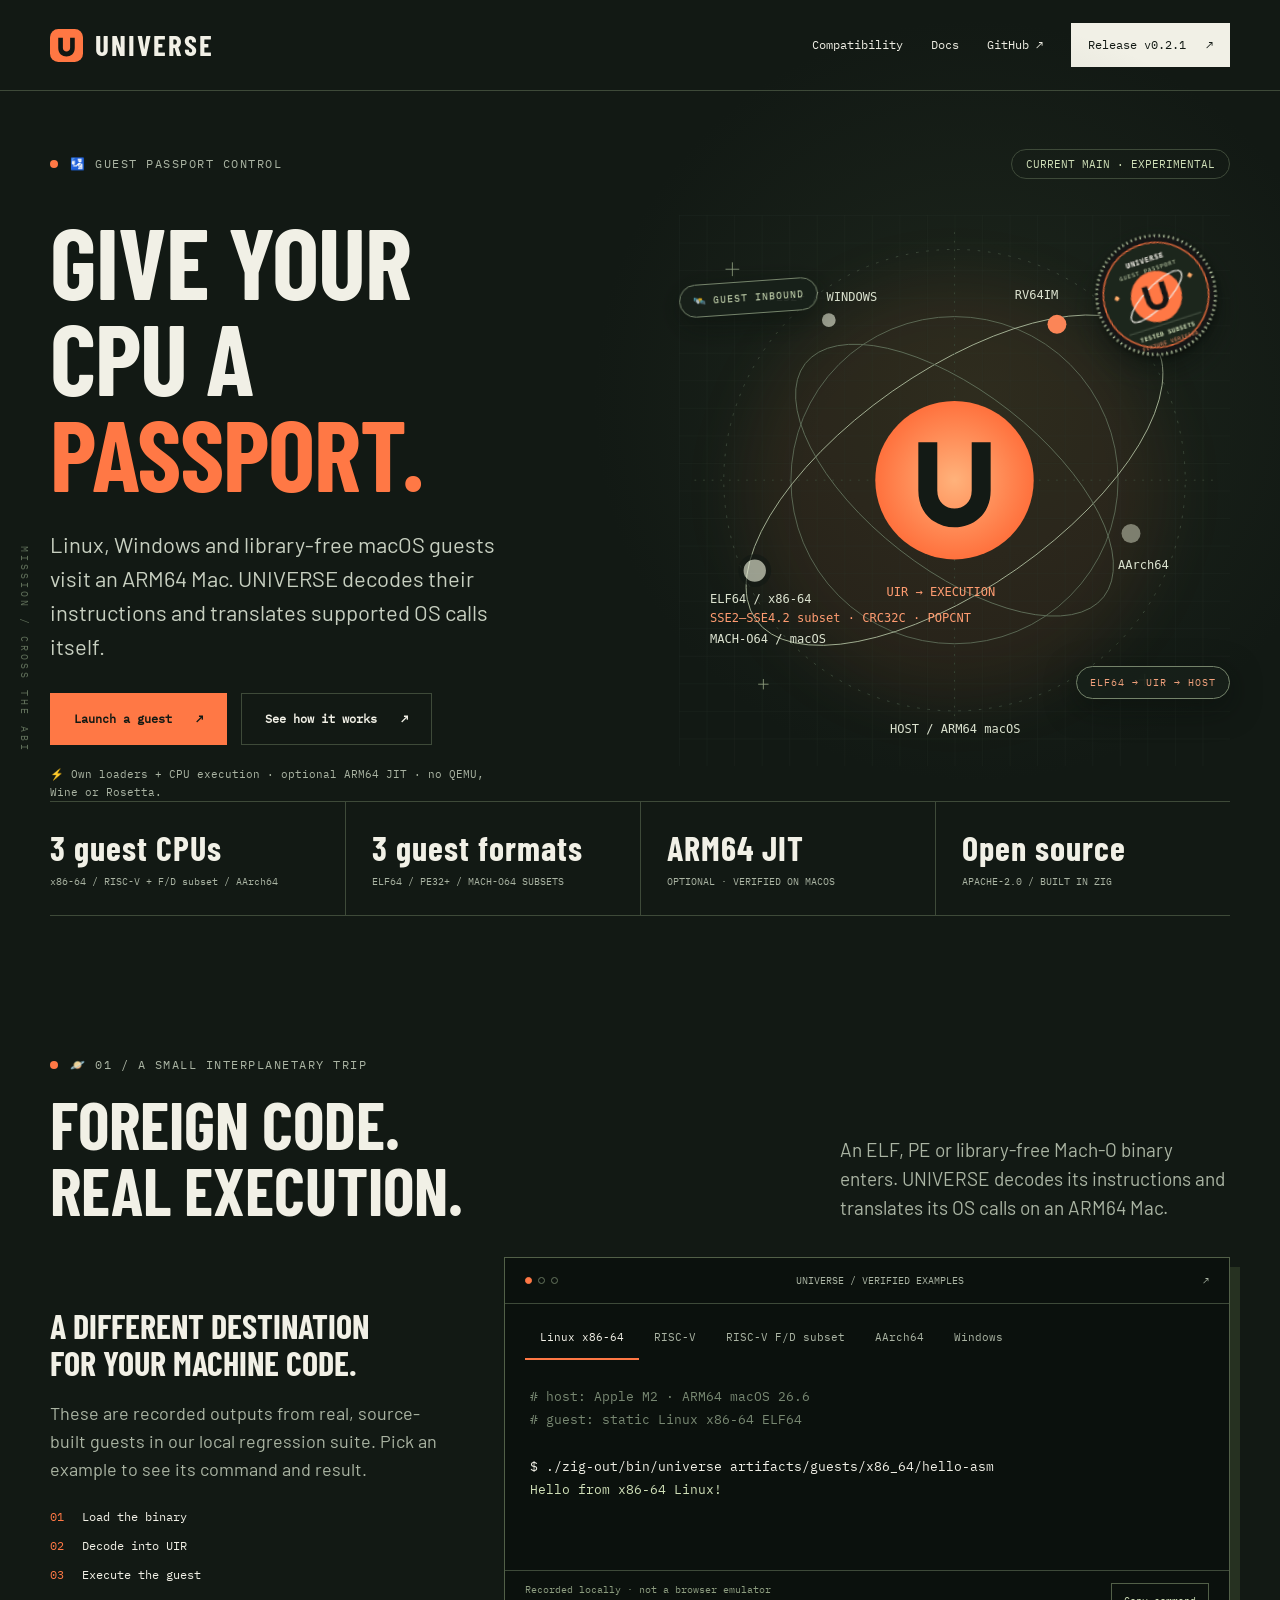
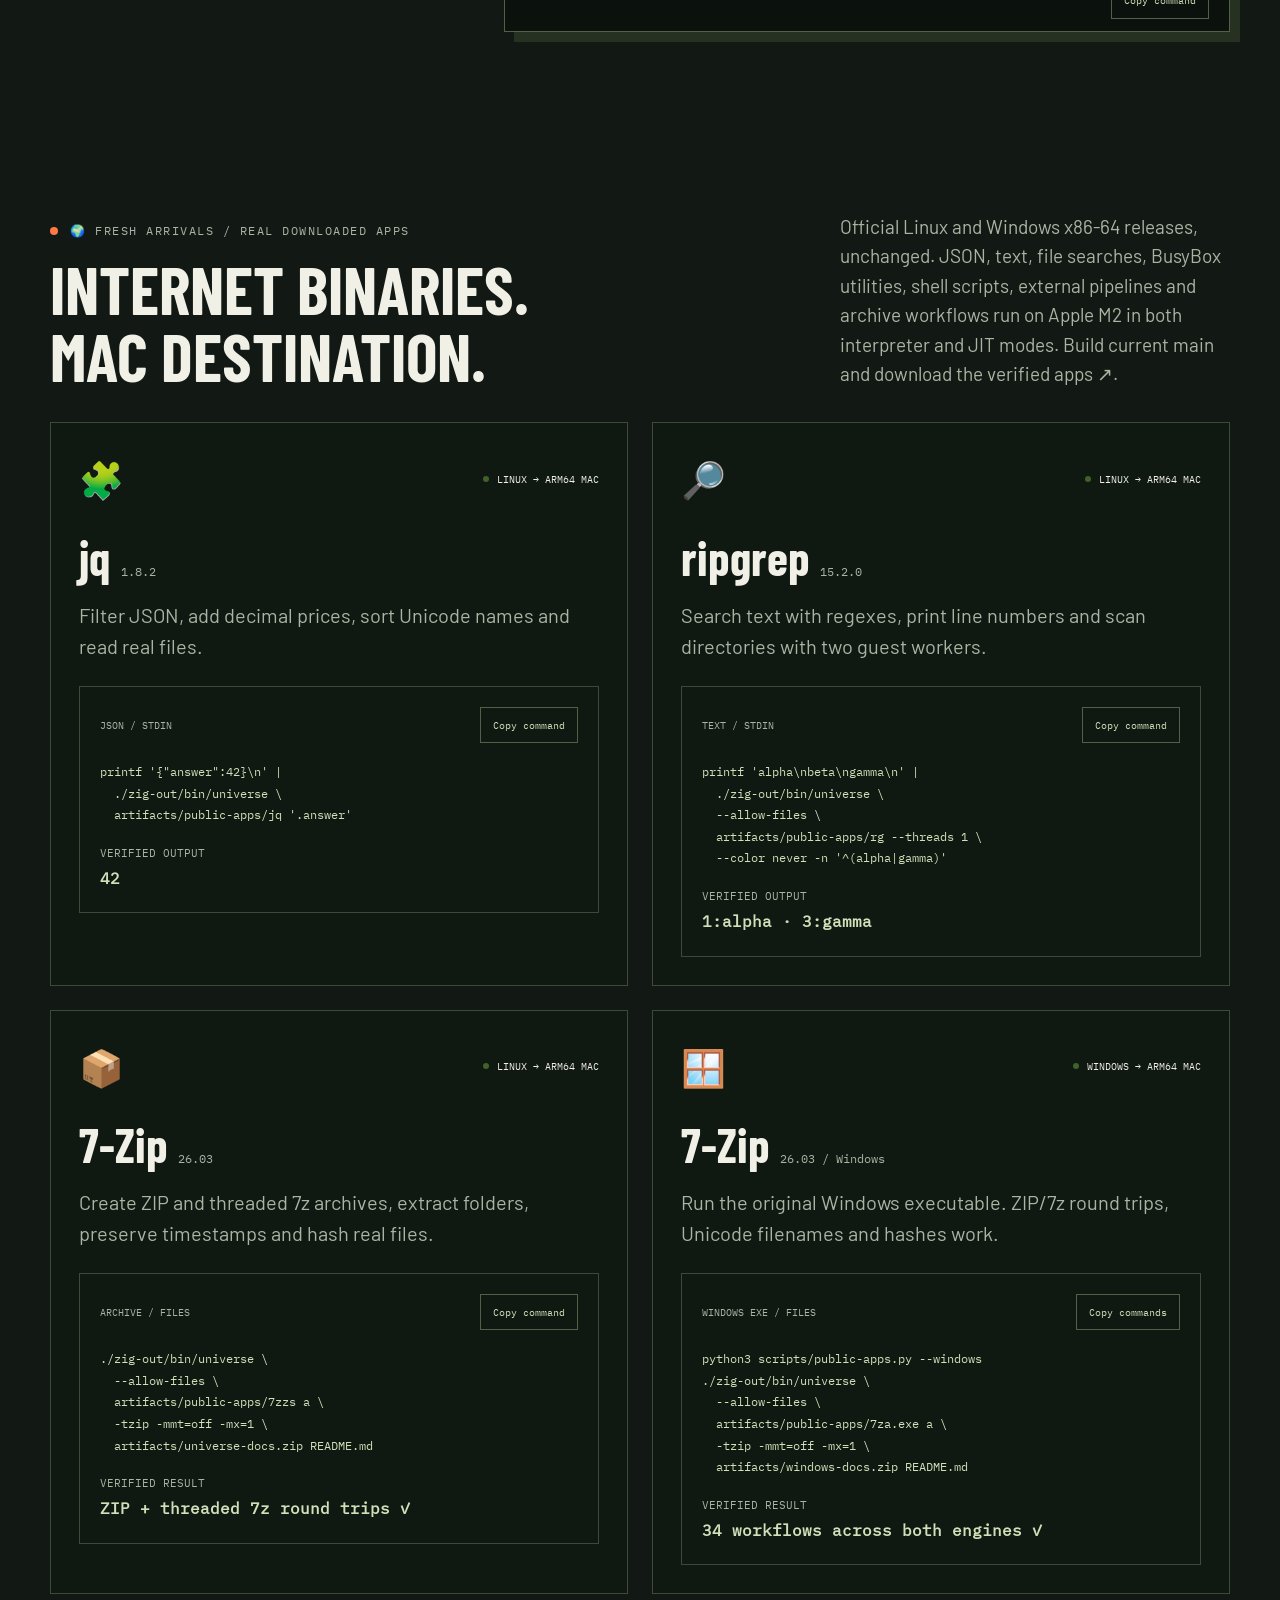
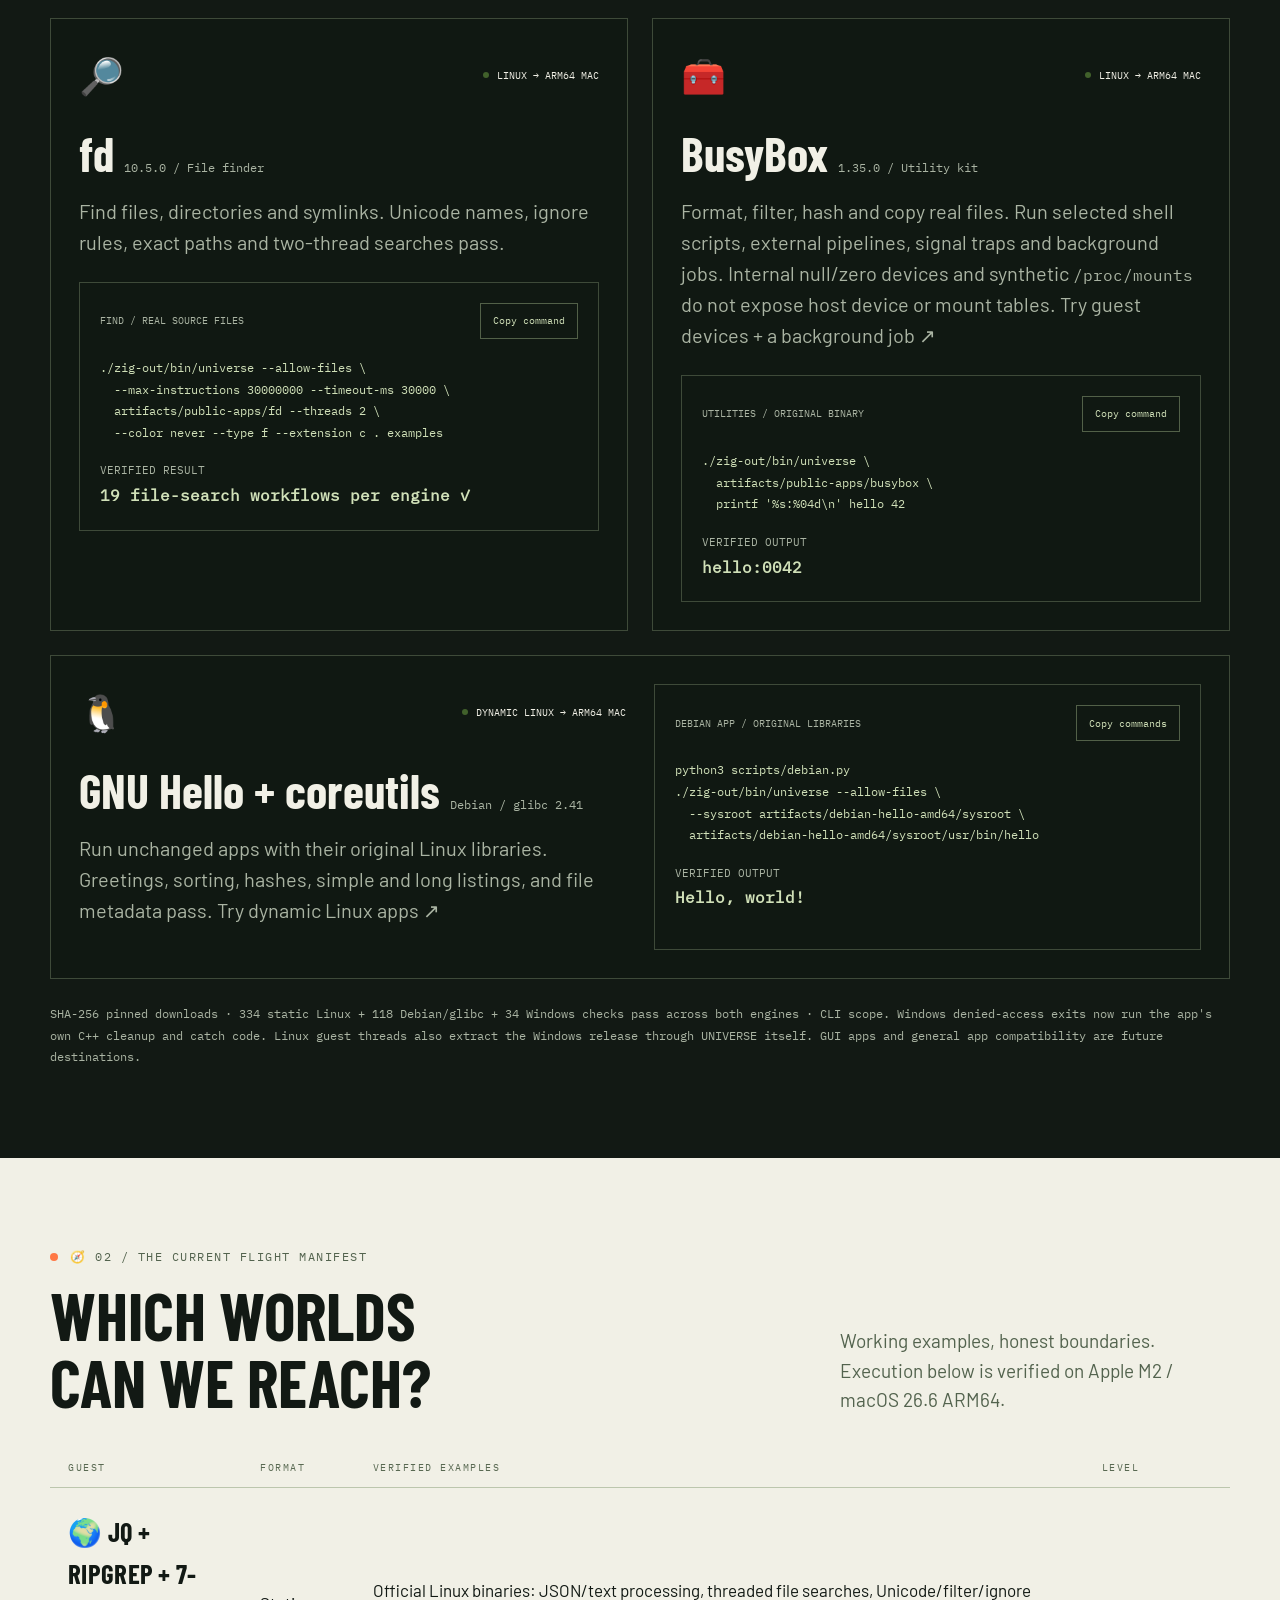
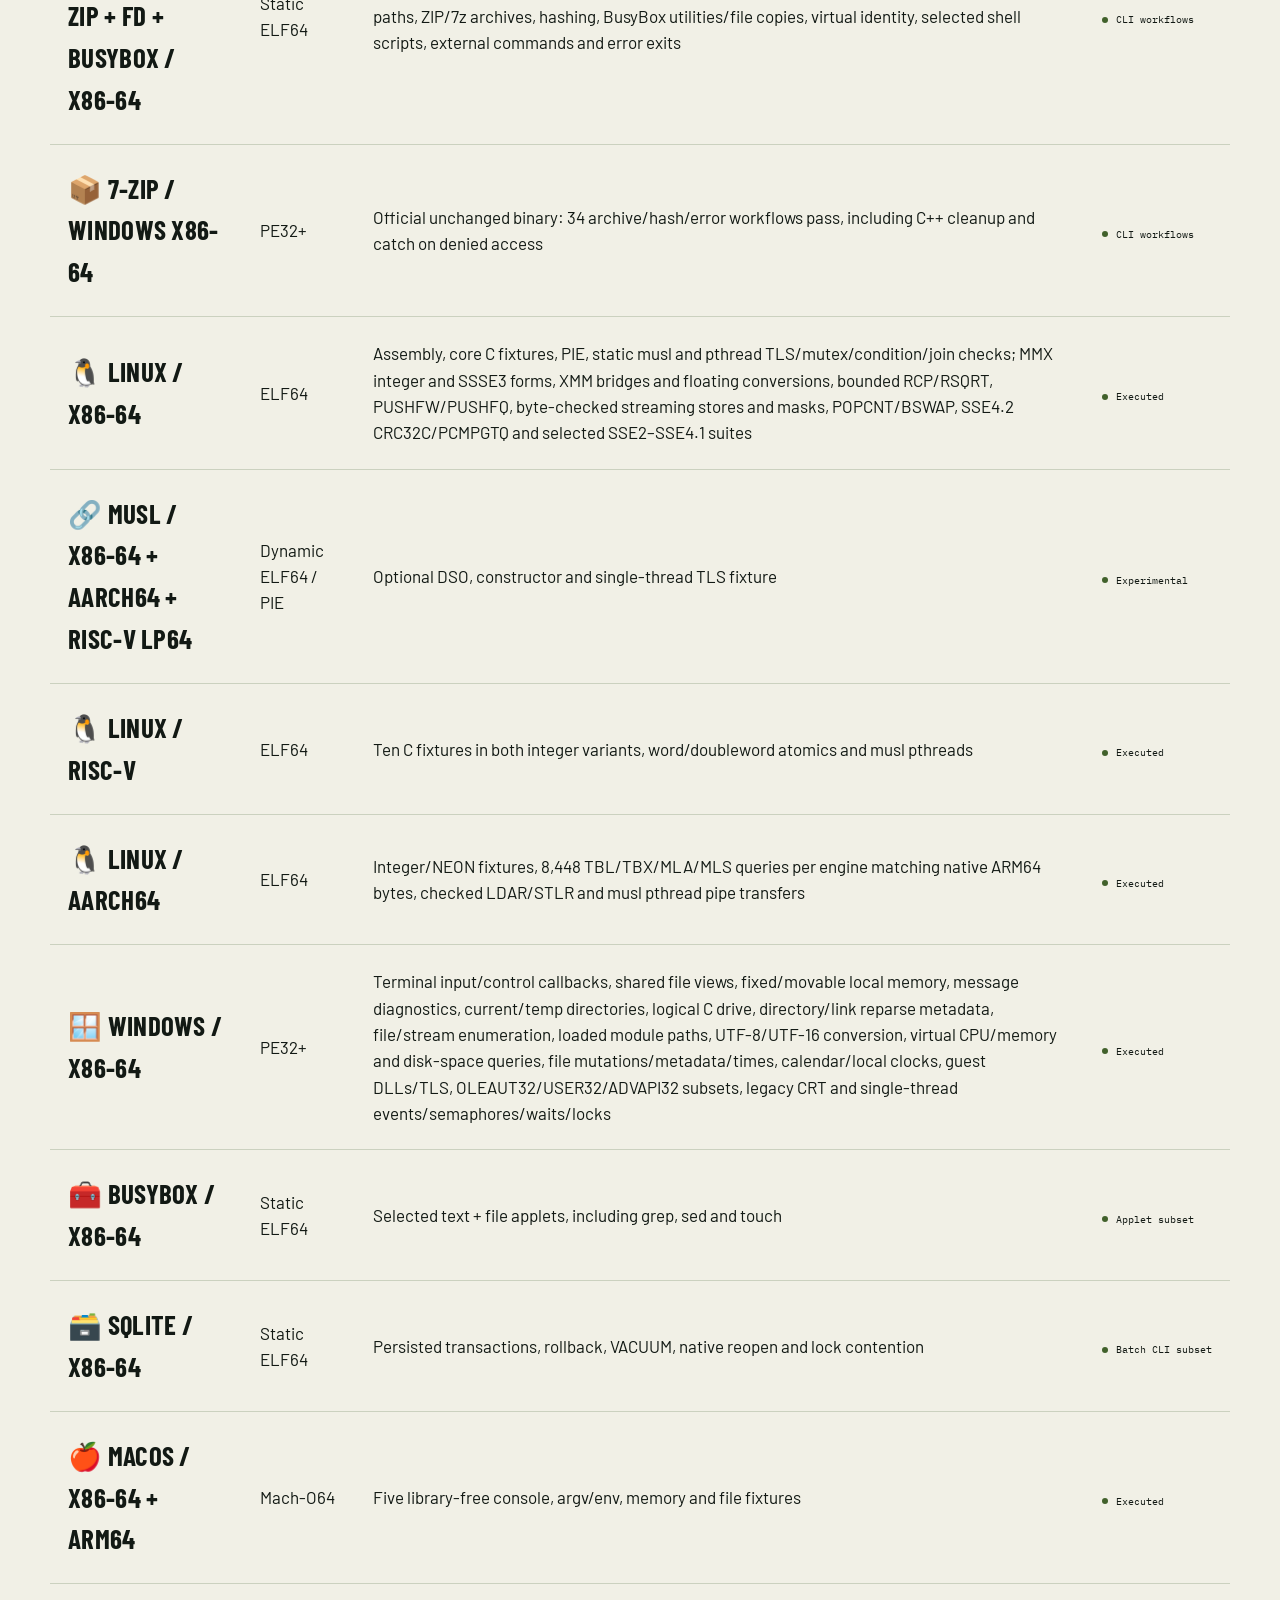
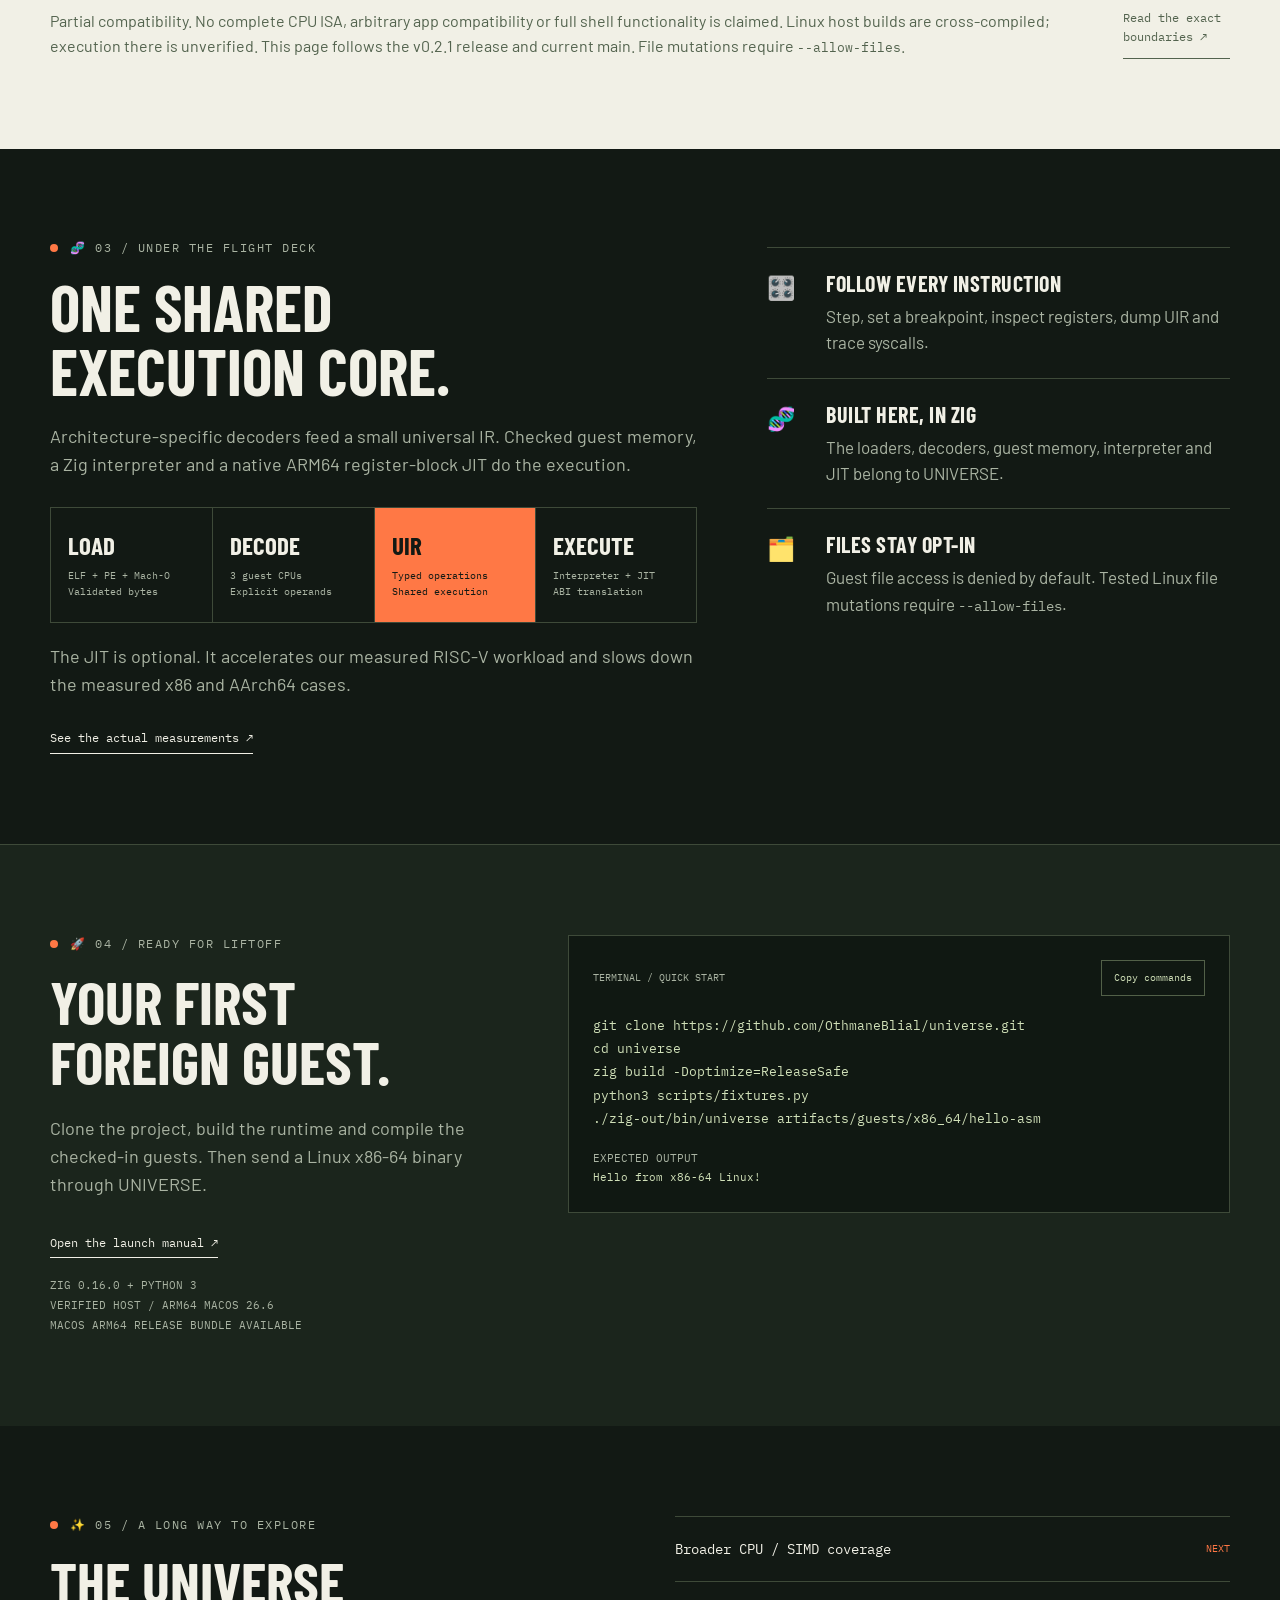
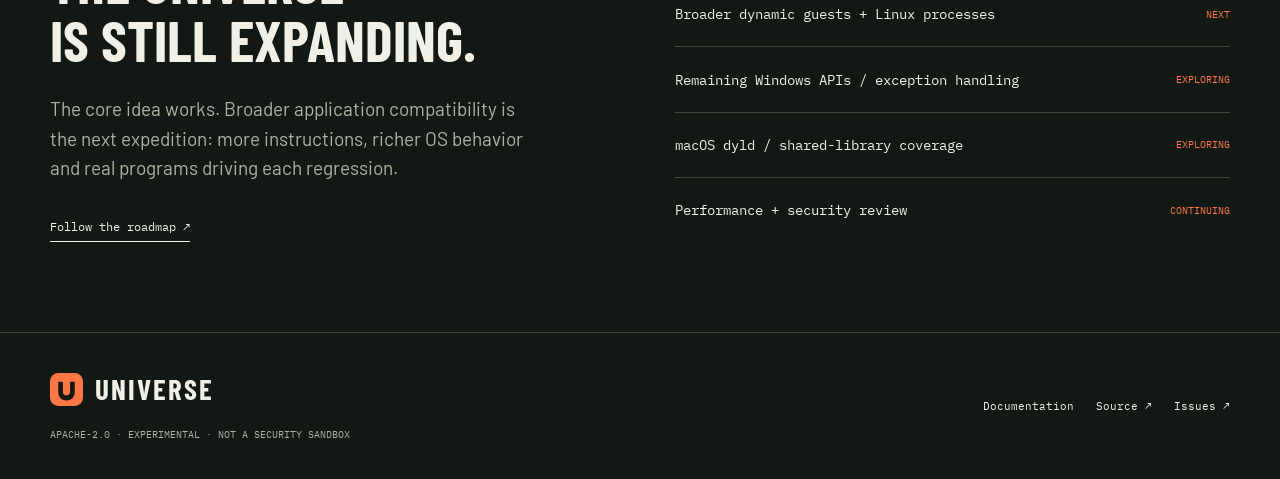
==== commit 0937ac6b: "Map practical compatibility milestones toward 95%" ====
--- a/site/index.html
+++ b/site/index.html
@@ -347,7 +347,7 @@
             </div>
           </article>
         </div>
-        <p class="apps-note">SHA-256 pinned downloads · 332 static Linux + 118 Debian/glibc + 34 Windows checks pass across both engines · CLI scope.
+        <p class="apps-note">SHA-256 pinned downloads · 334 static Linux + 118 Debian/glibc + 34 Windows checks pass across both engines · CLI scope.
           Windows denied-access exits now run the app's own C++ cleanup and catch code.
           Linux guest threads also extract the Windows release through UNIVERSE itself.
           GUI apps and general app compatibility are future destinations.</p>
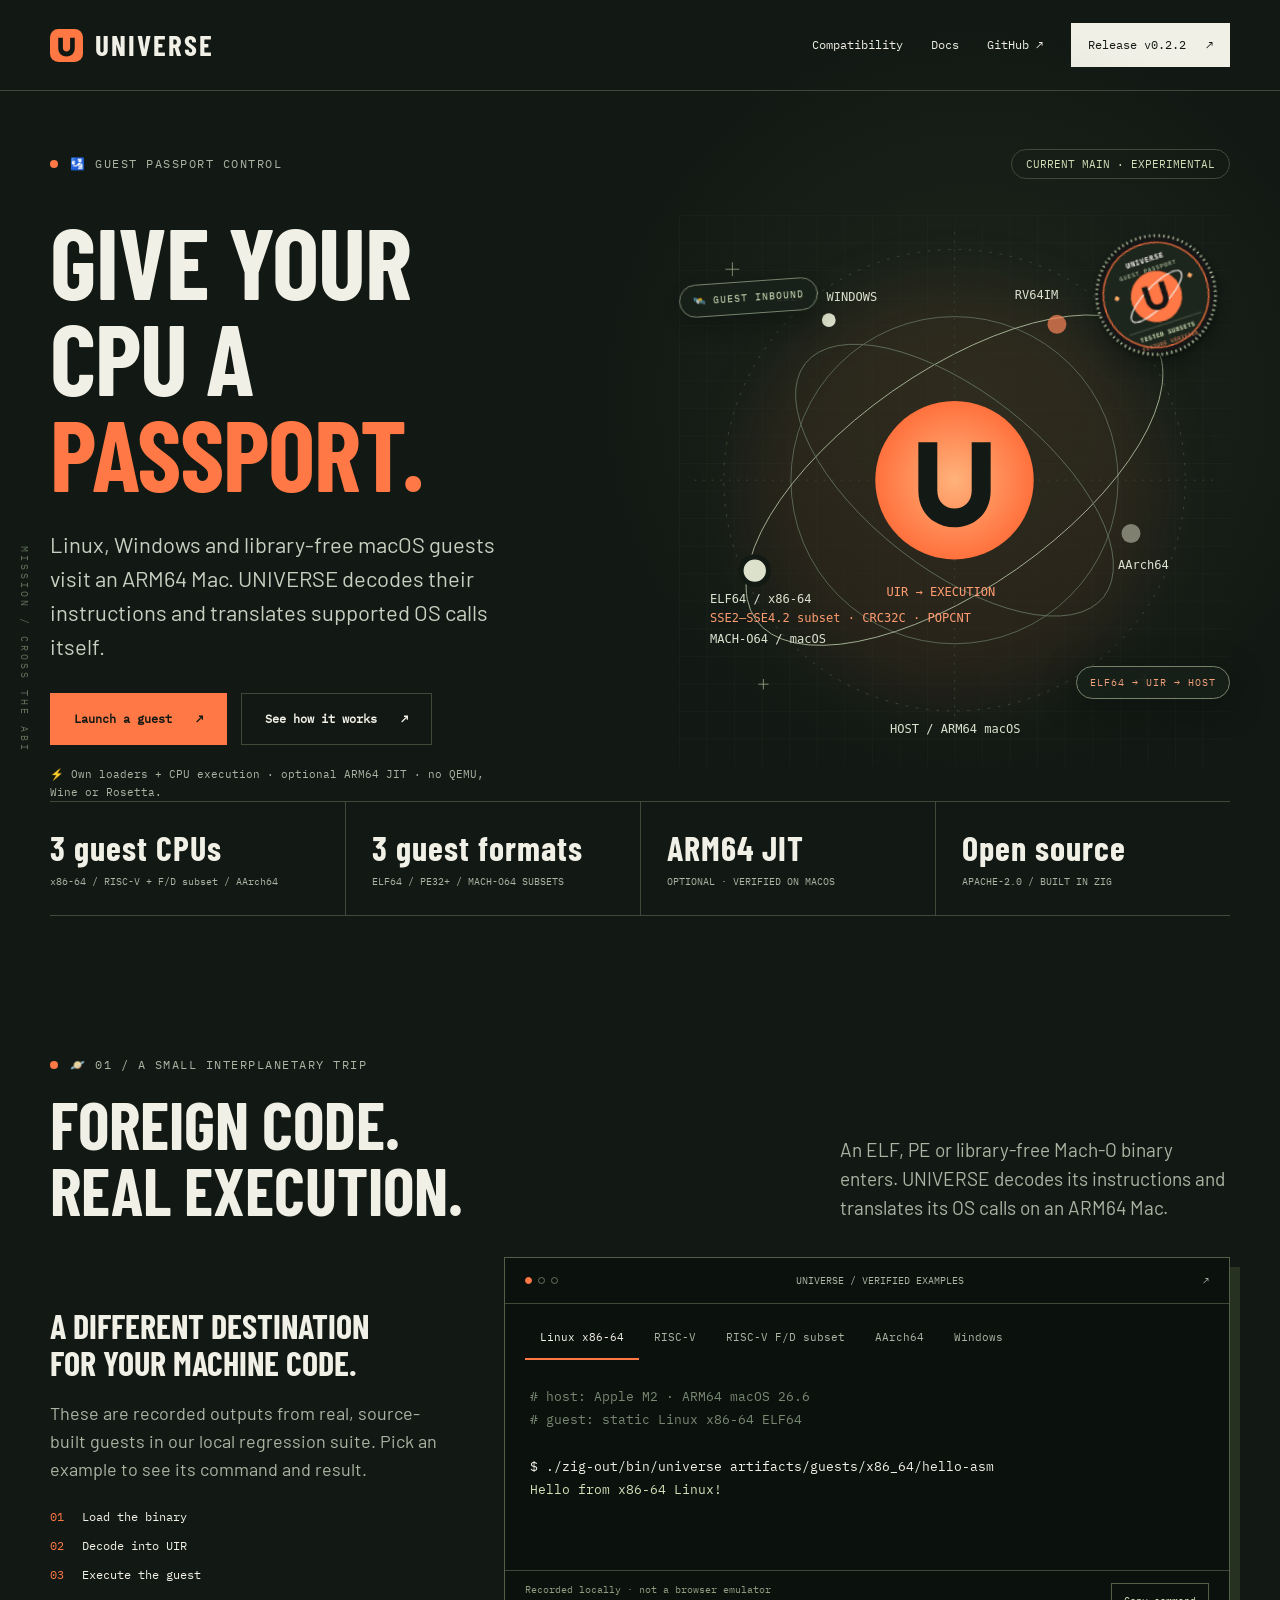
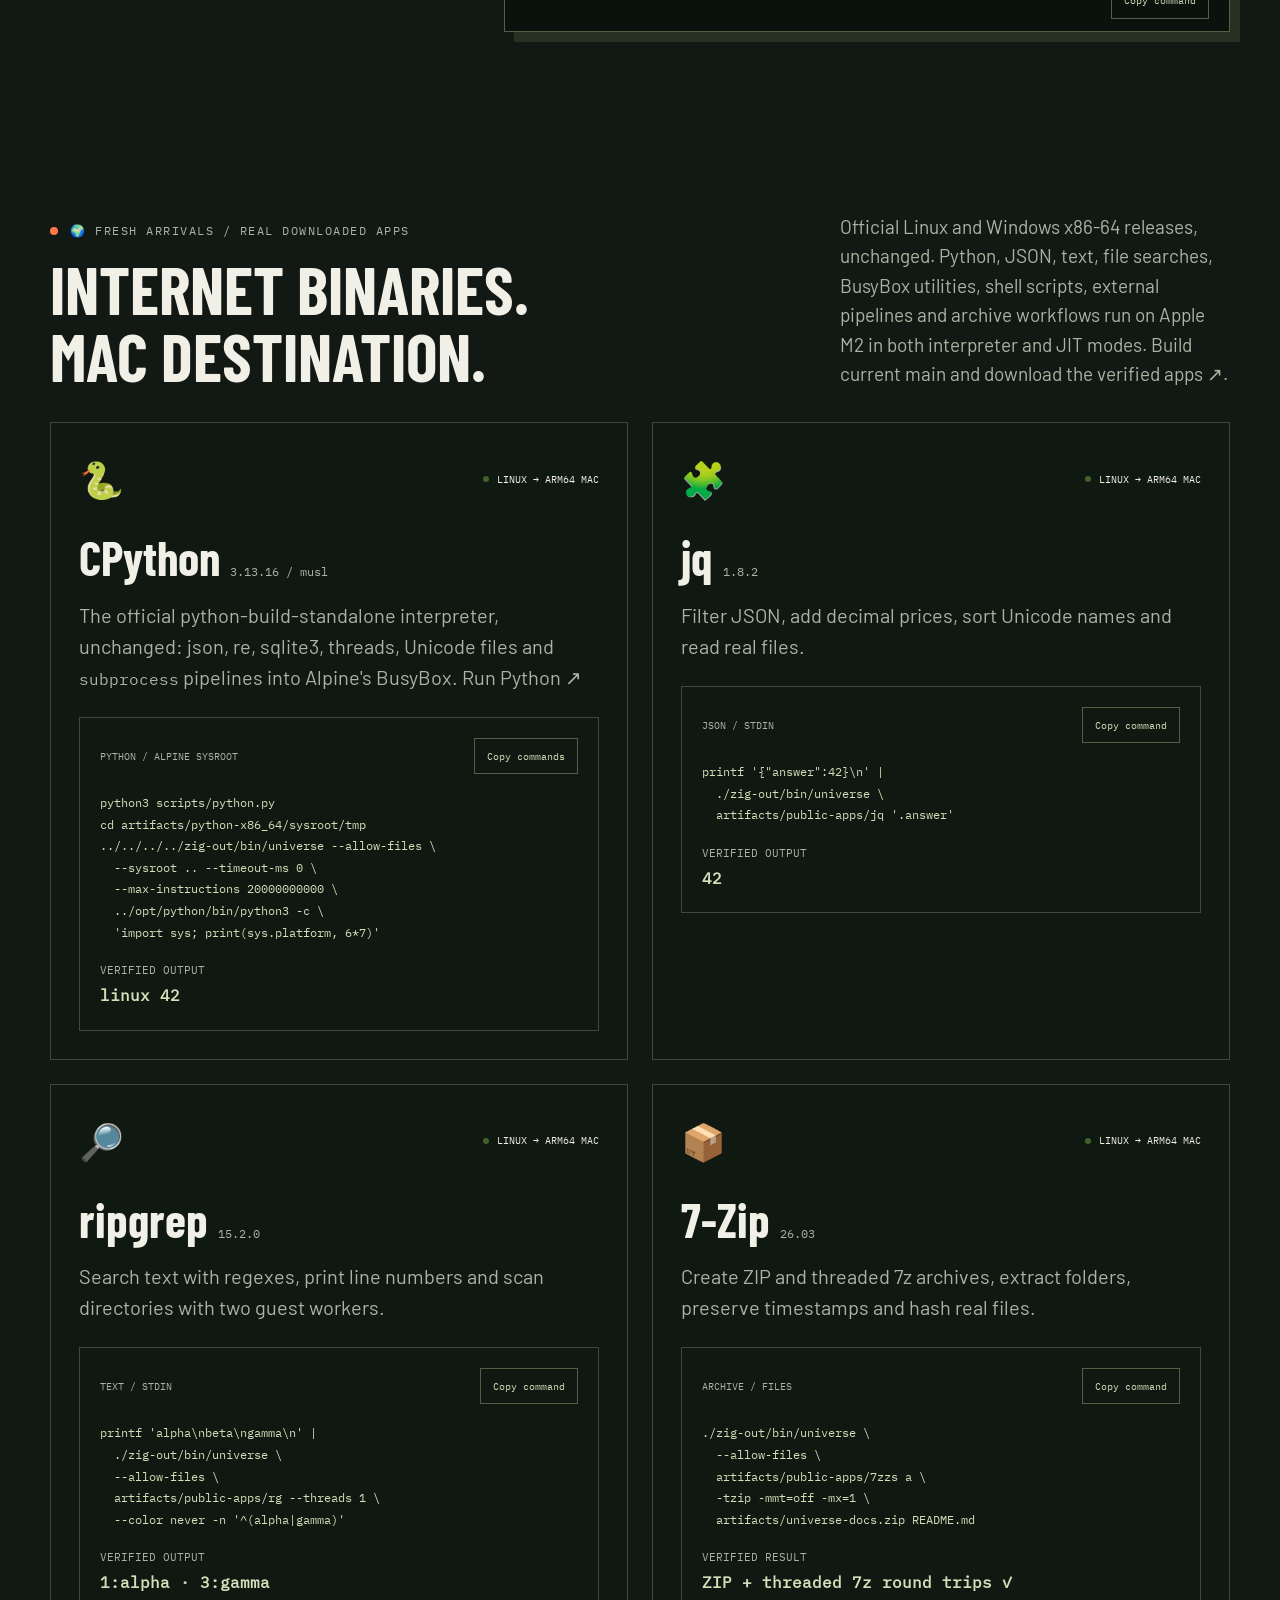
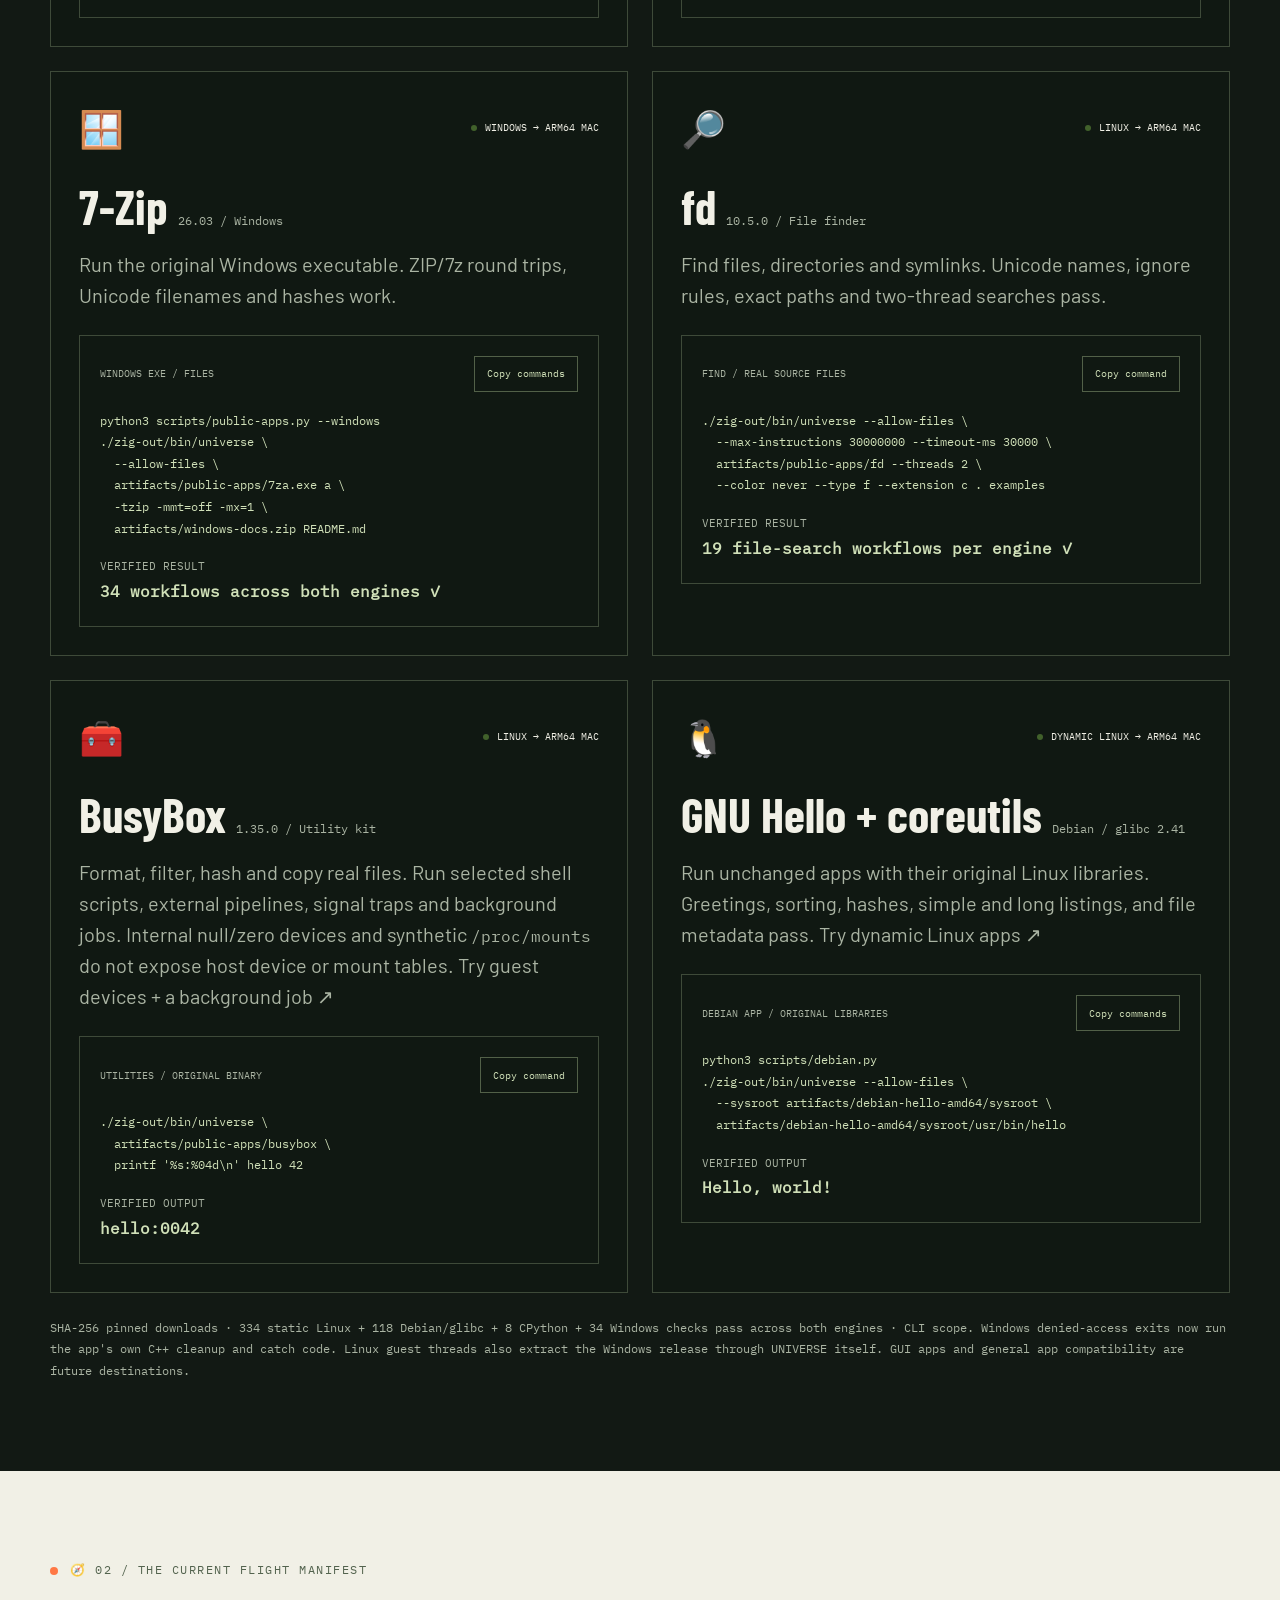
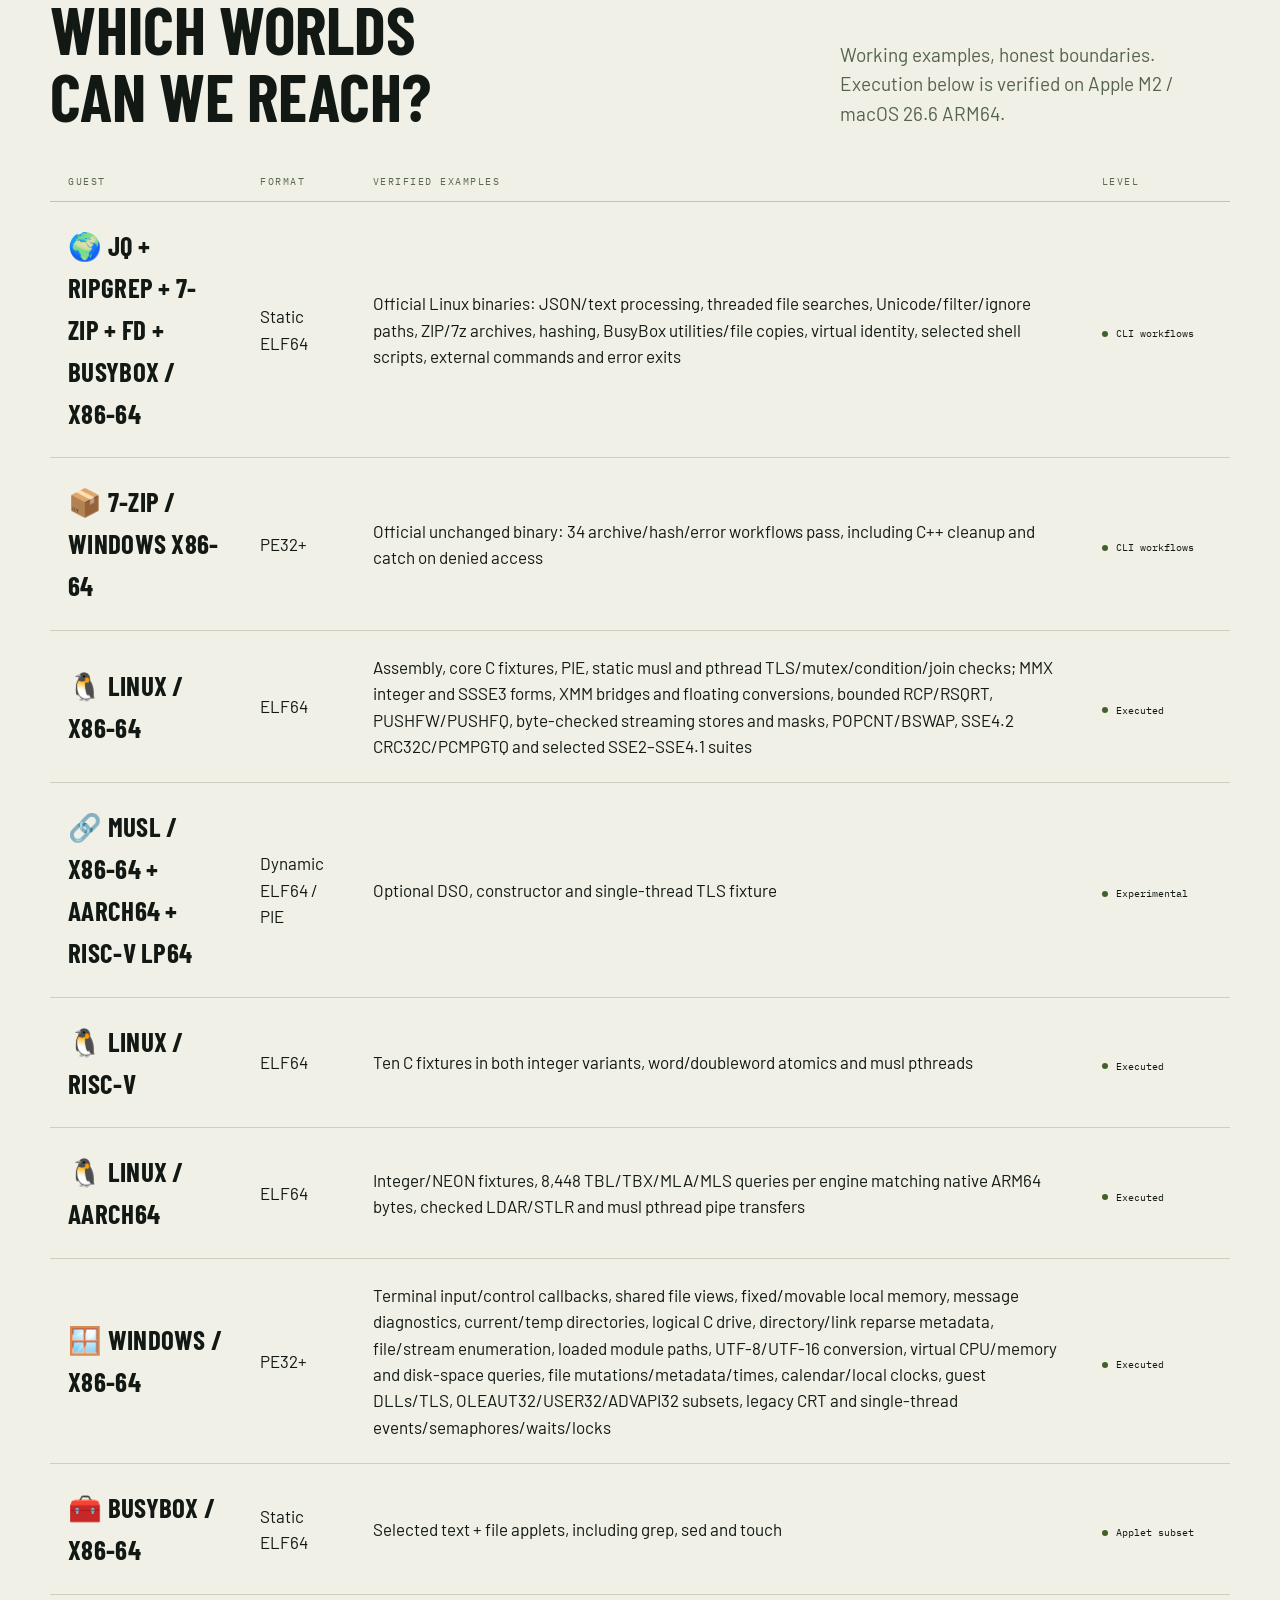
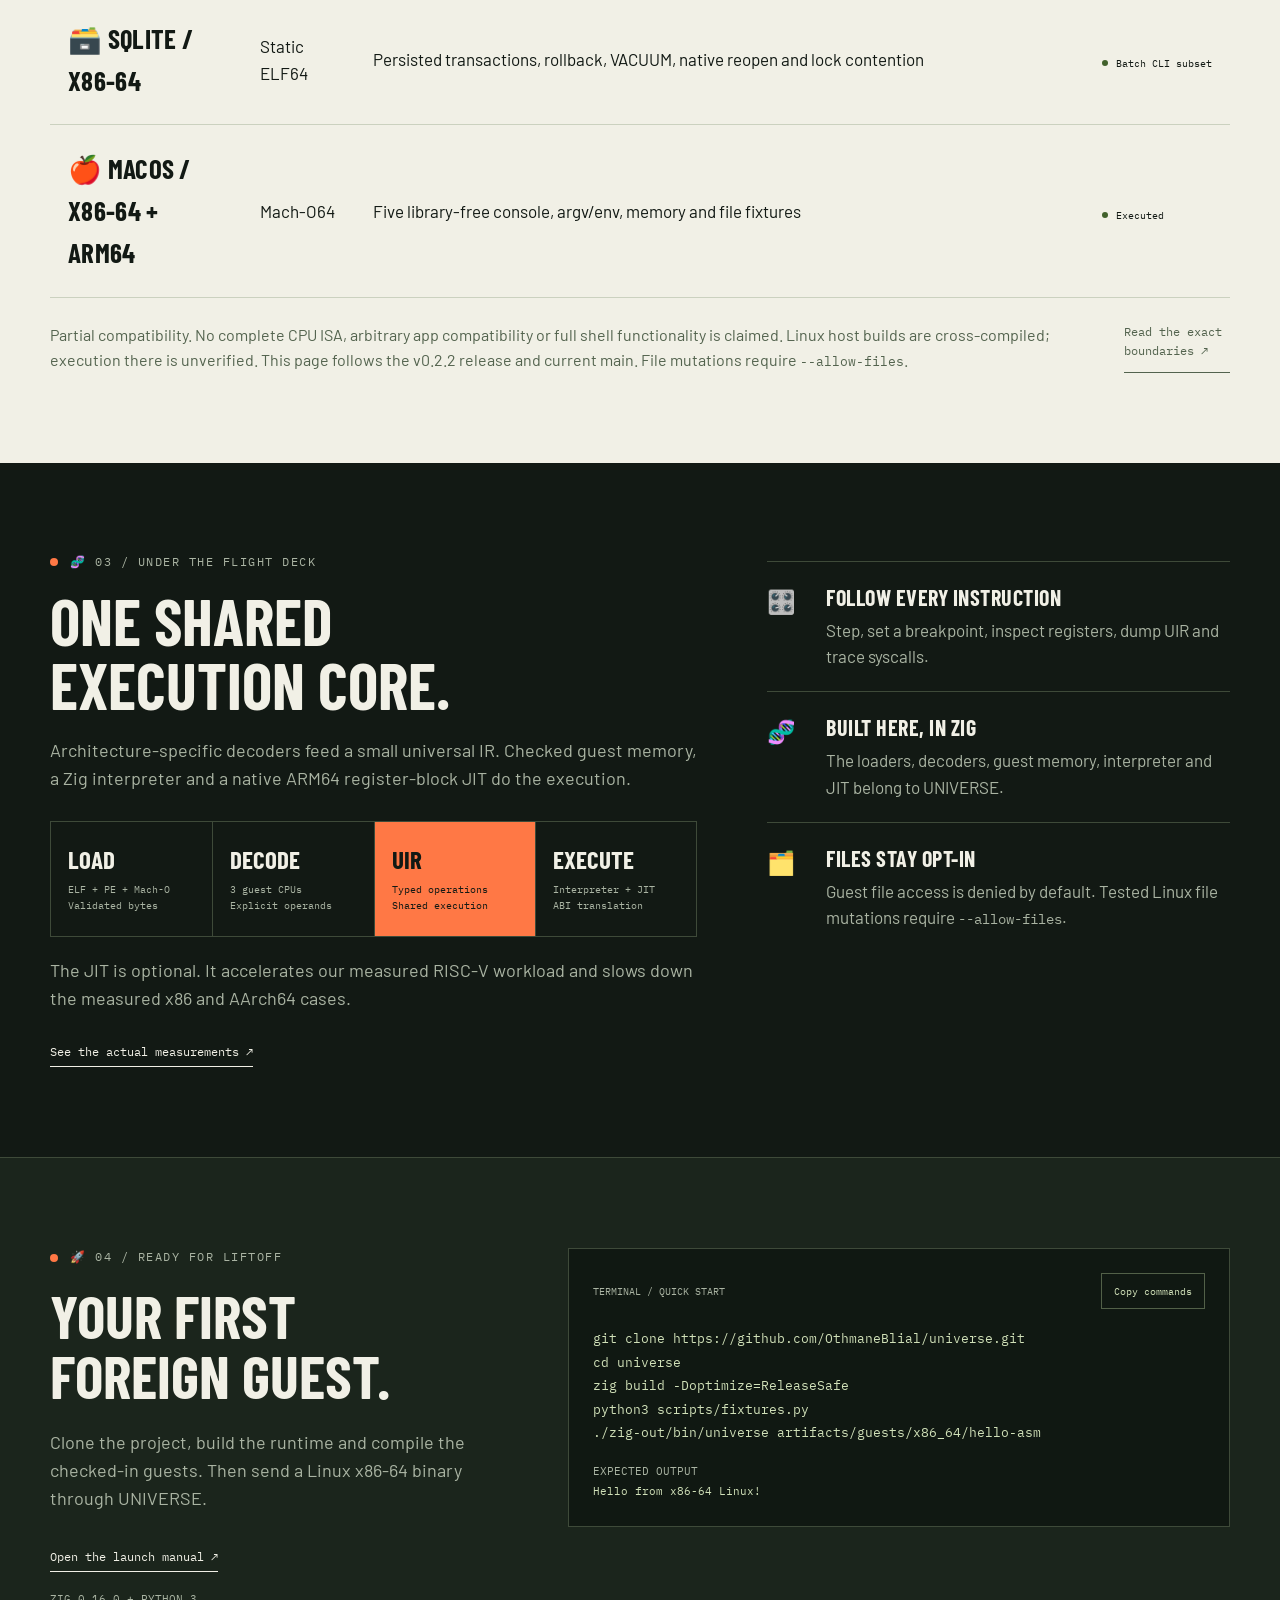
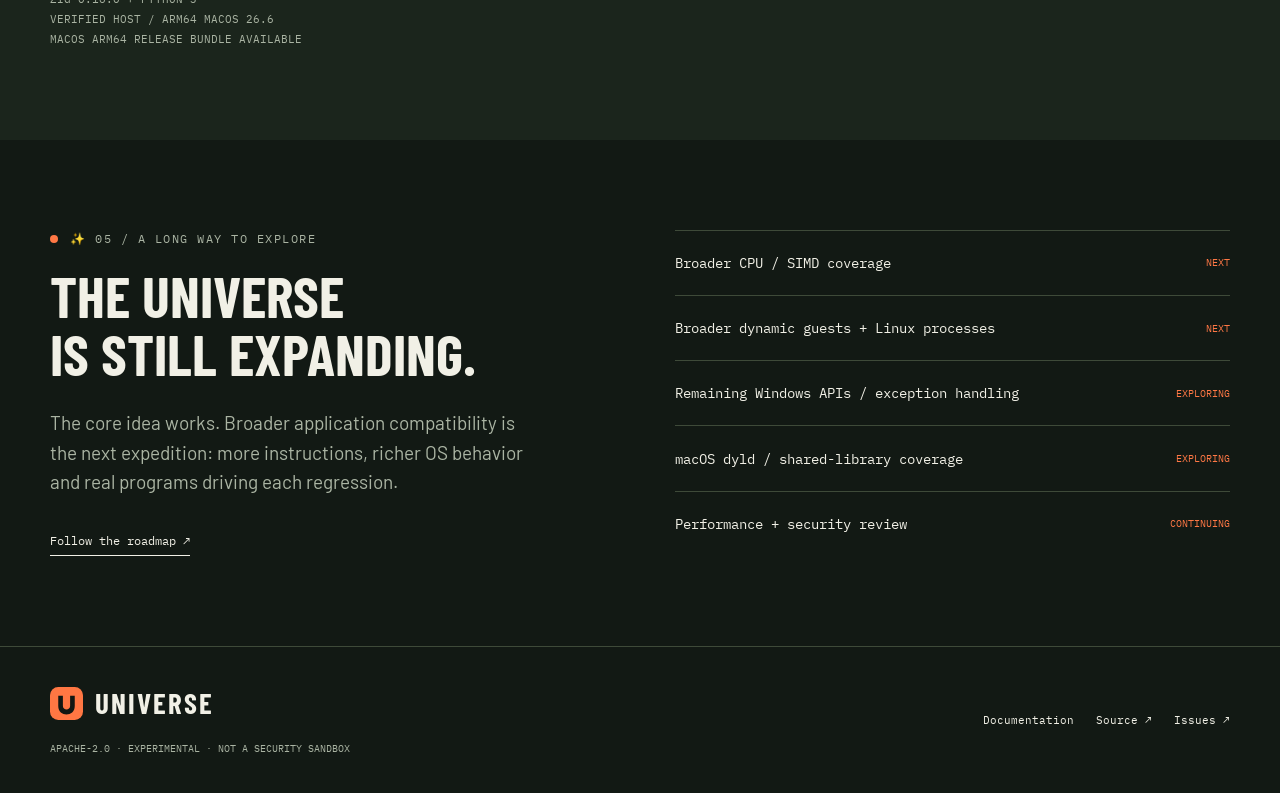
==== commit 1b93f22d: "feat: run Python subprocess pipelines through chroot-style sysroot paths - Absolute guest paths unde" ====
--- a/site/index.html
+++ b/site/index.html
@@ -57,8 +57,8 @@
             >GitHub ↗</a
           ><a
             class="nav-cta"
-            href="https://github.com/OthmaneBlial/universe/releases/tag/v0.2.1"
-            >Release v0.2.1 <span aria-hidden="true">↗</span></a
+            href="https://github.com/OthmaneBlial/universe/releases/tag/v0.2.2"
+            >Release v0.2.2 <span aria-hidden="true">↗</span></a
           >
         </div>
       </nav>
@@ -248,11 +248,27 @@
             <span class="eyebrow">🌍 Fresh arrivals / Real downloaded apps</span>
             <h2 id="apps-title">Internet binaries.<br />Mac destination.</h2>
           </div>
-          <p>Official Linux and Windows x86-64 releases, unchanged. JSON, text, file searches, BusyBox utilities, shell scripts, external pipelines and archive workflows
+          <p>Official Linux and Windows x86-64 releases, unchanged. Python, JSON, text, file searches, BusyBox utilities, shell scripts, external pipelines and archive workflows
             run on Apple M2 in both interpreter and JIT modes. Build current
             main and <a href="docs.html#public-apps">download the verified apps ↗</a>.</p>
         </div>
         <div class="app-grid">
+          <article class="app-card">
+            <div class="app-heading"><span aria-hidden="true">🐍</span><span class="status">LINUX → ARM64 MAC</span></div>
+            <h3>CPython <small>3.13.16 / musl</small></h3>
+            <p>The official python-build-standalone interpreter, unchanged: json, re, sqlite3, threads, Unicode files and <code>subprocess</code> pipelines into Alpine's BusyBox. <a href="https://github.com/OthmaneBlial/universe/blob/main/docs/python.md">Run Python ↗</a></p>
+            <div class="code-block">
+              <div class="code-label"><span>PYTHON / ALPINE SYSROOT</span><button class="copy" data-copy="app-python">Copy commands</button></div>
+              <pre id="app-python"><code>python3 scripts/python.py
+cd artifacts/python-x86_64/sysroot/tmp
+../../../../zig-out/bin/universe --allow-files \
+  --sysroot .. --timeout-ms 0 \
+  --max-instructions 20000000000 \
+  ../opt/python/bin/python3 -c \
+  'import sys; print(sys.platform, 6*7)'</code></pre>
+              <div class="launch-meta">VERIFIED OUTPUT <strong>linux 42</strong></div>
+            </div>
+          </article>
           <article class="app-card">
             <div class="app-heading"><span aria-hidden="true">🧩</span><span class="status">LINUX → ARM64 MAC</span></div>
             <h3>jq <small>1.8.2</small></h3>
@@ -347,7 +363,7 @@
             </div>
           </article>
         </div>
-        <p class="apps-note">SHA-256 pinned downloads · 334 static Linux + 118 Debian/glibc + 34 Windows checks pass across both engines · CLI scope.
+        <p class="apps-note">SHA-256 pinned downloads · 334 static Linux + 118 Debian/glibc + 8 CPython + 34 Windows checks pass across both engines · CLI scope.
           Windows denied-access exits now run the app's own C++ cleanup and catch code.
           Linux guest threads also extract the Windows release through UNIVERSE itself.
           GUI apps and general app compatibility are future destinations.</p>
@@ -445,7 +461,7 @@
               Partial compatibility. No complete CPU ISA, arbitrary app
               compatibility or full shell functionality is claimed. Linux host builds are
               cross-compiled; execution there is unverified. This page follows
-              the v0.2.1 release and current main. File mutations
+              the v0.2.2 release and current main. File mutations
               require <code>--allow-files</code>.
             </p>
             <a class="text-link" href="docs.html#compatibility"
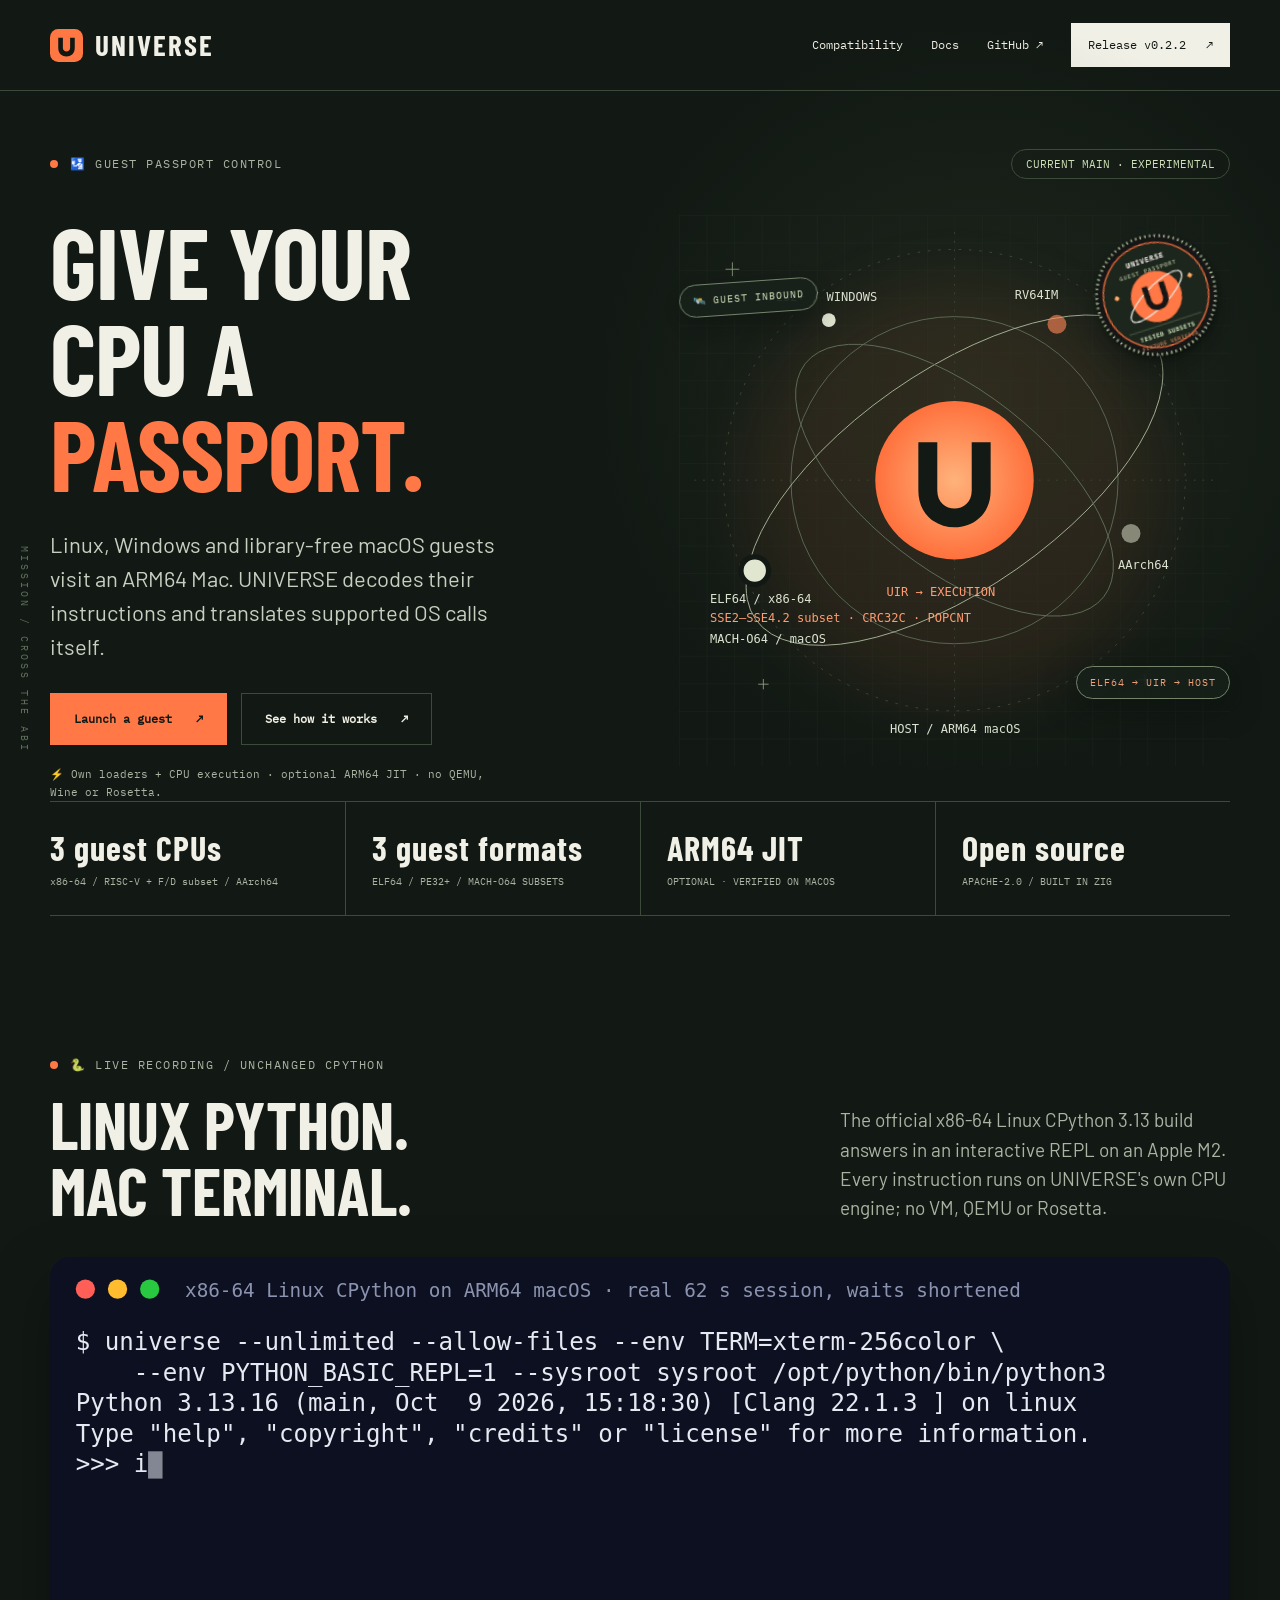
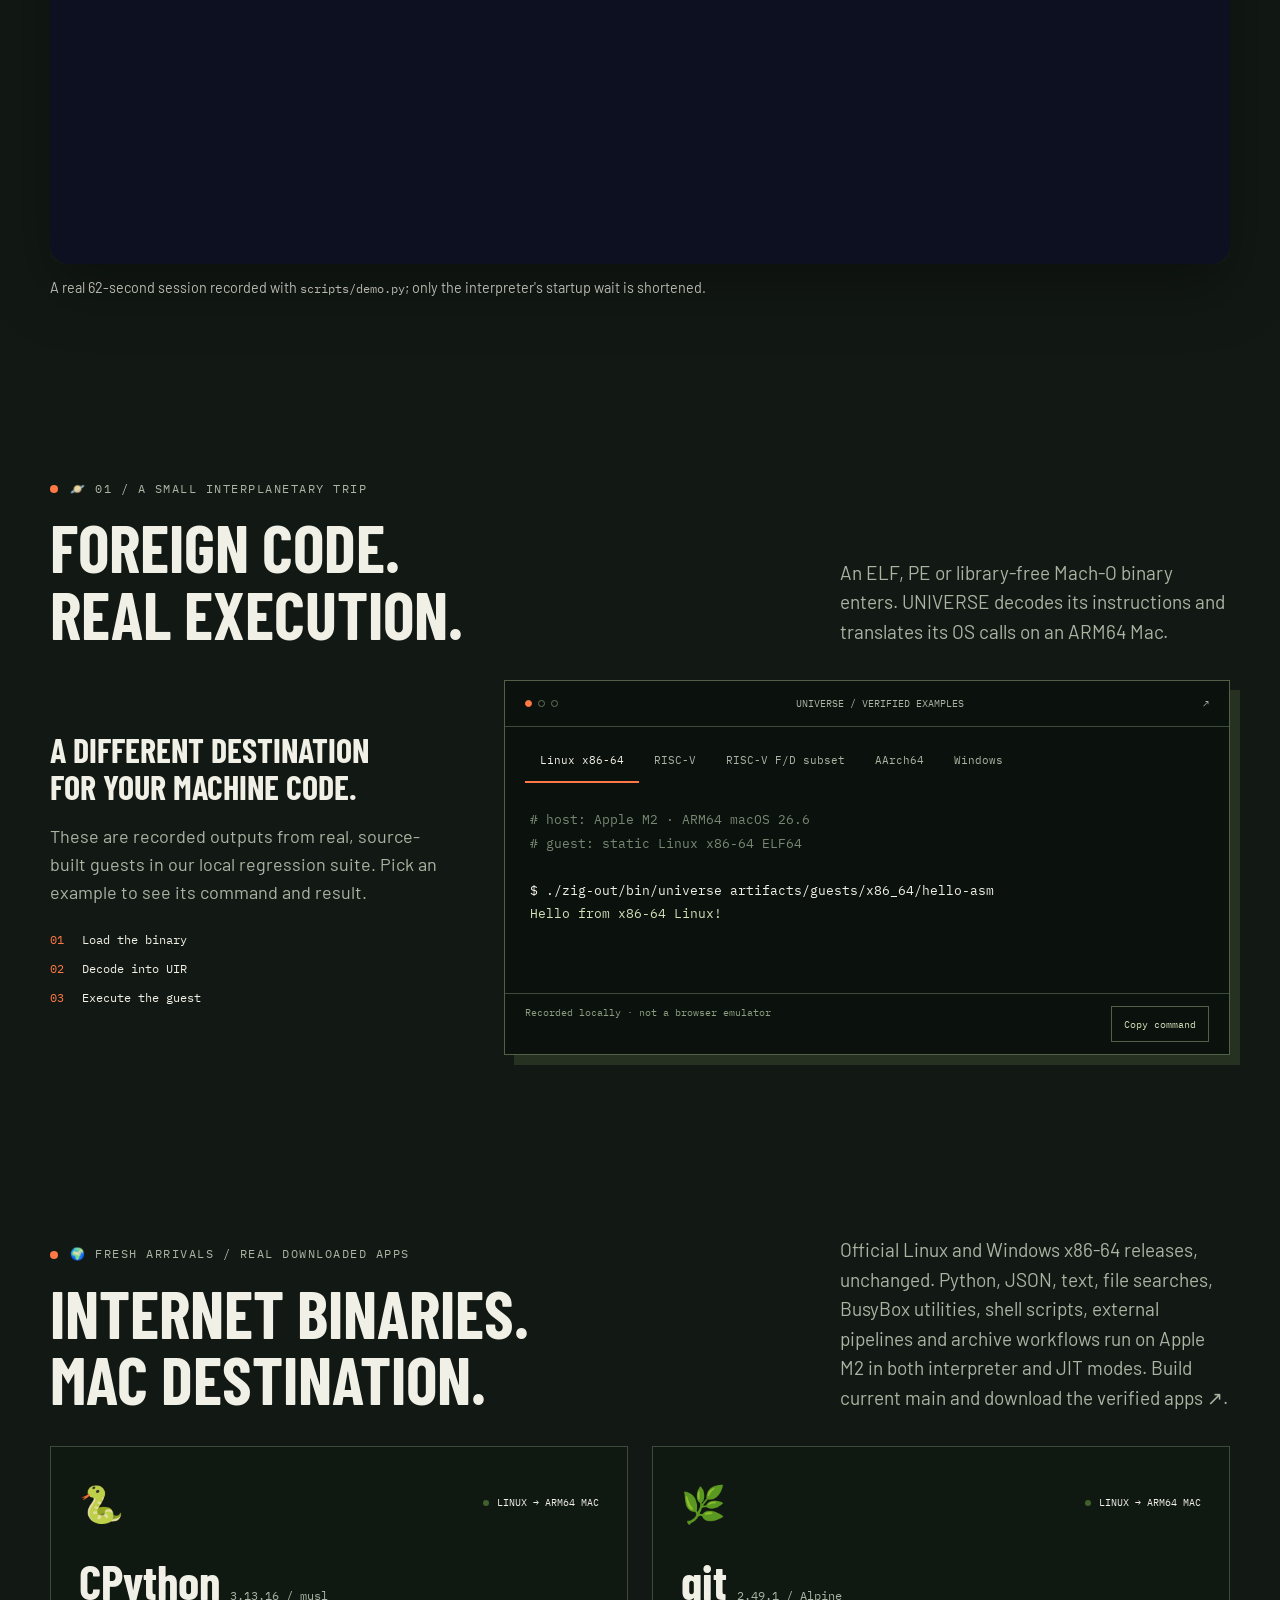
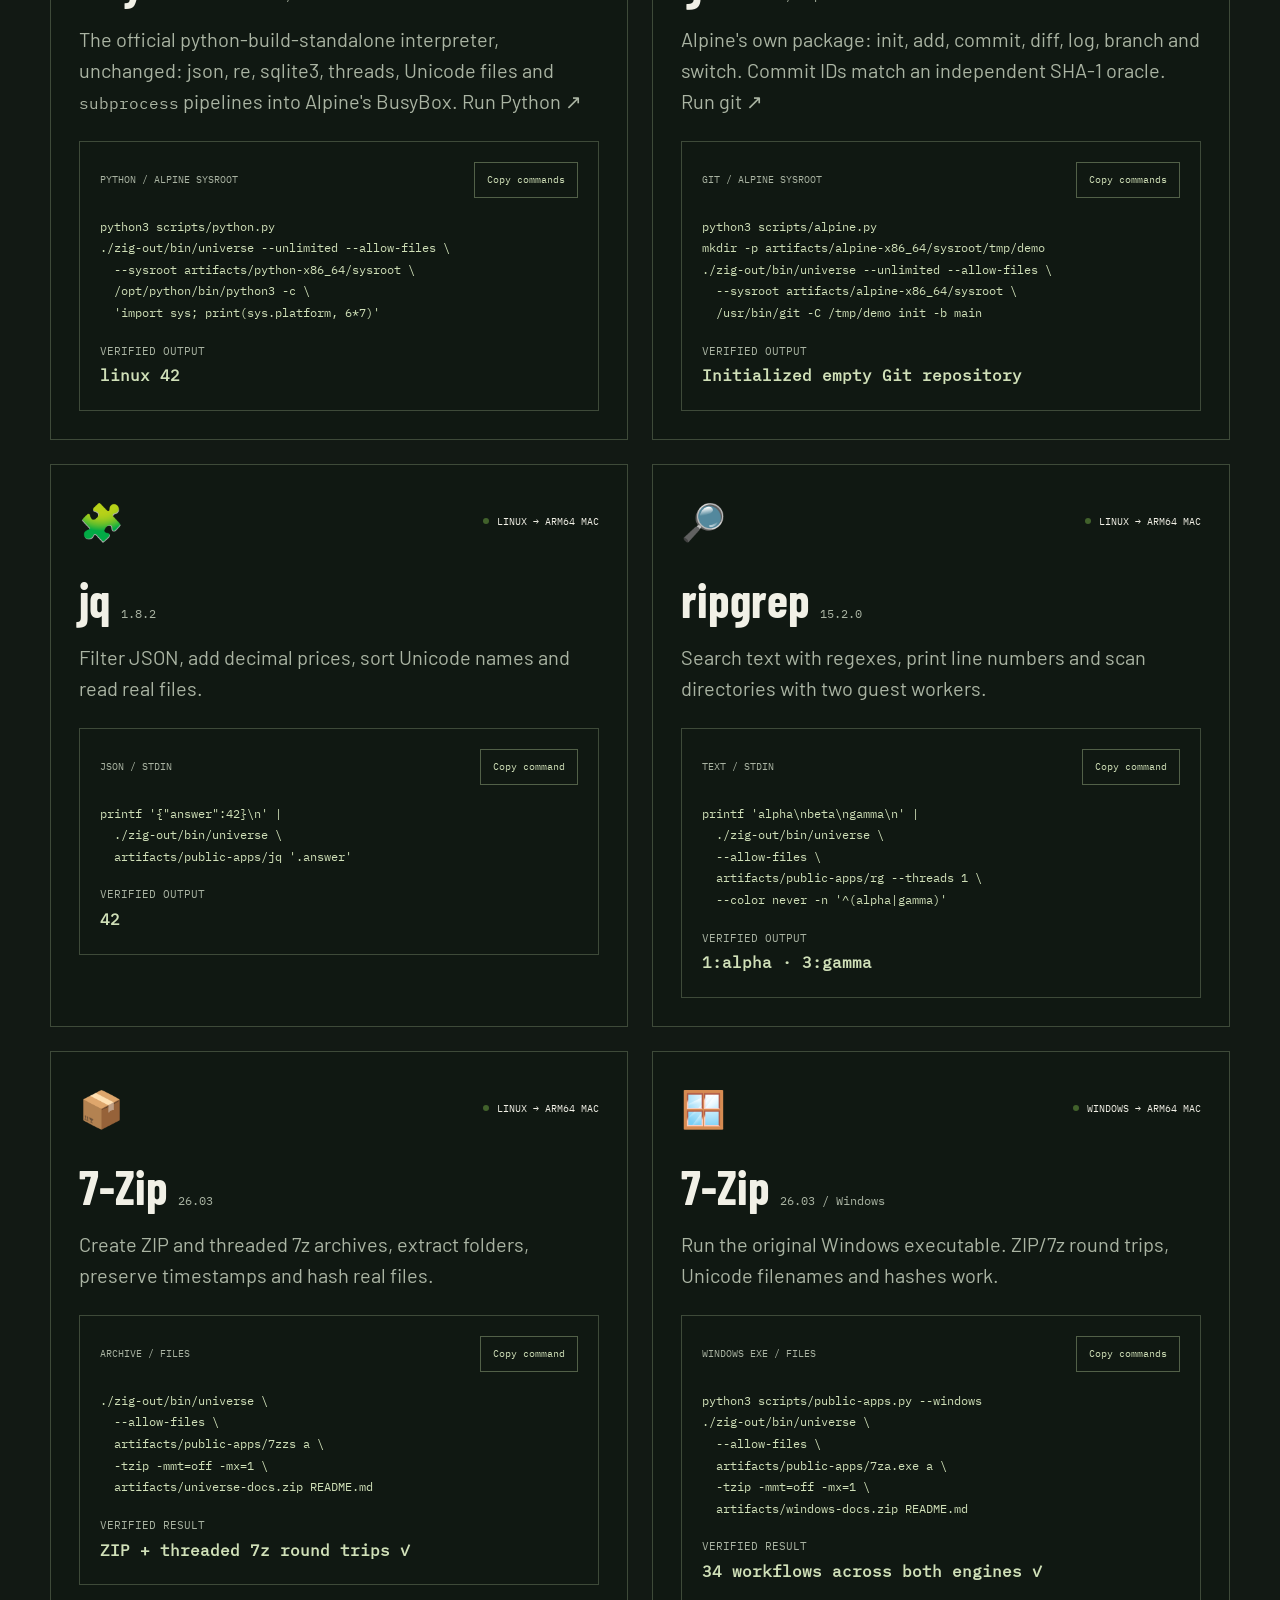
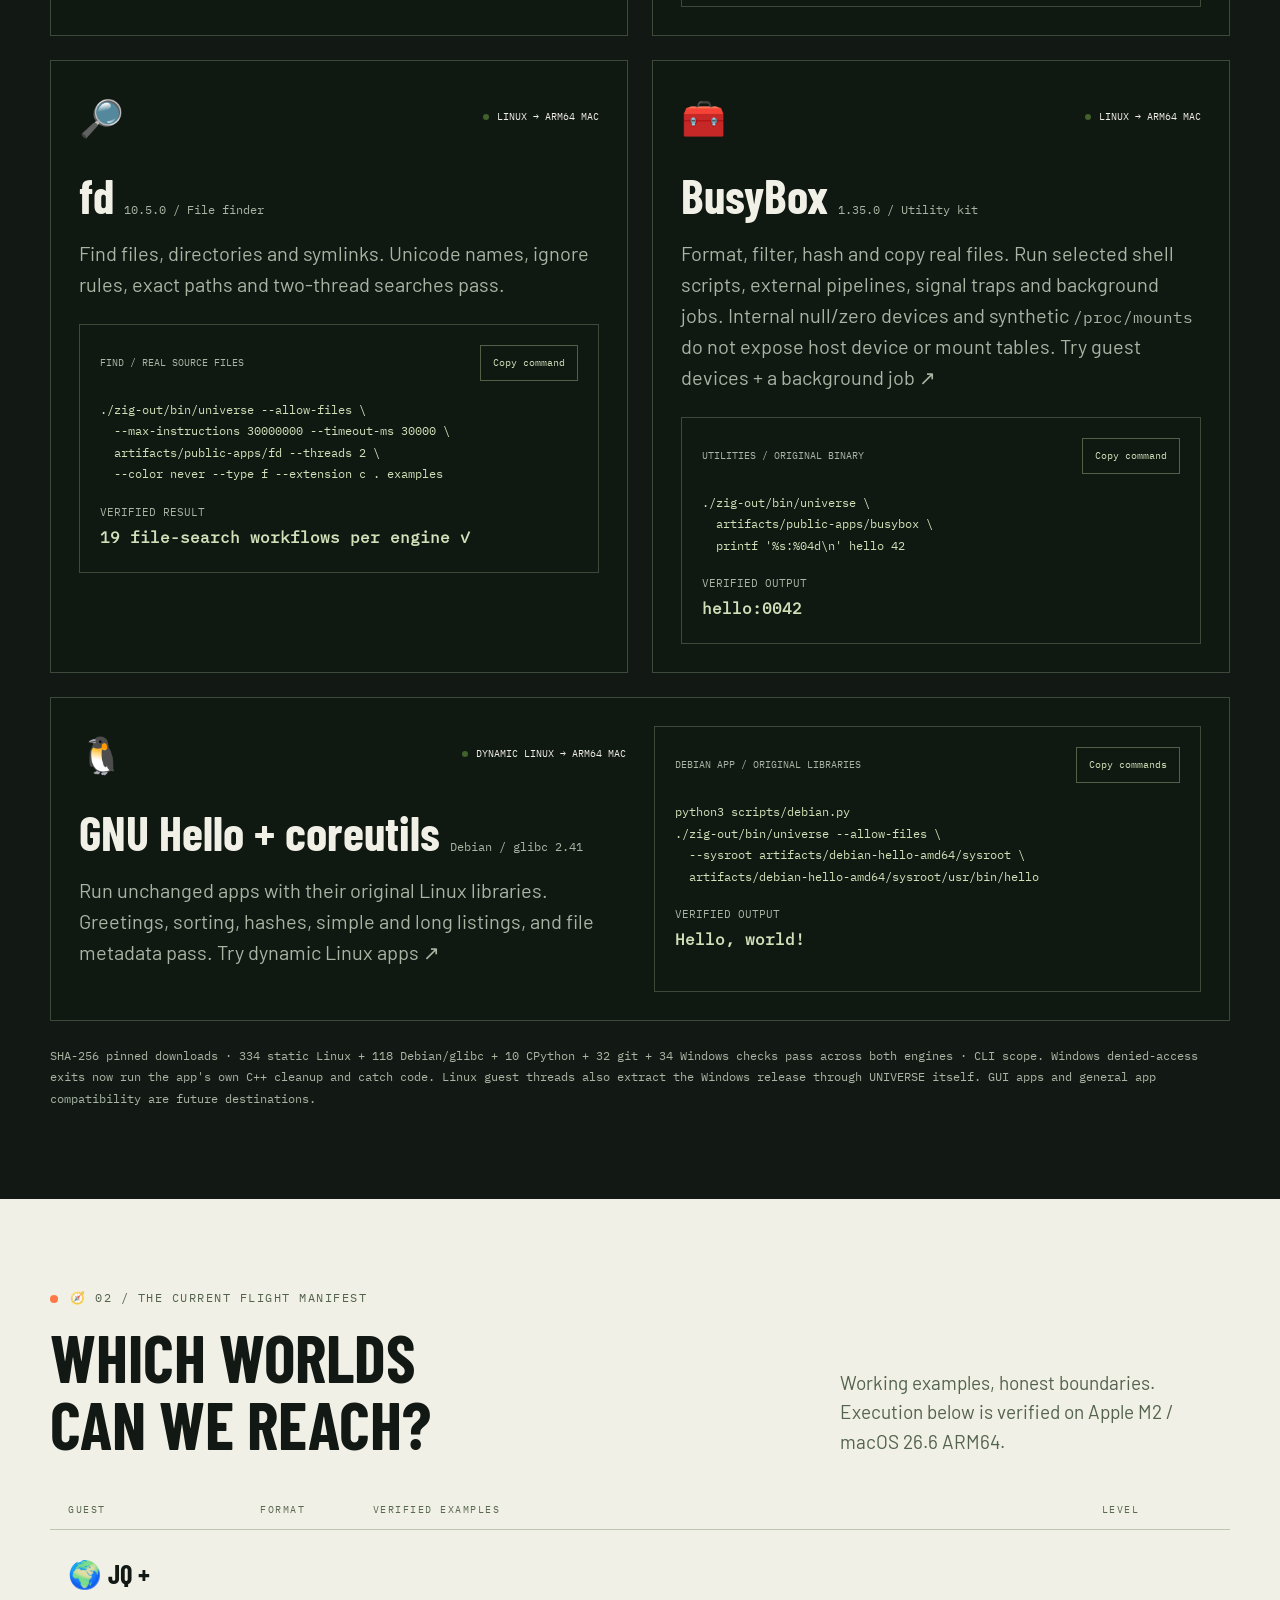
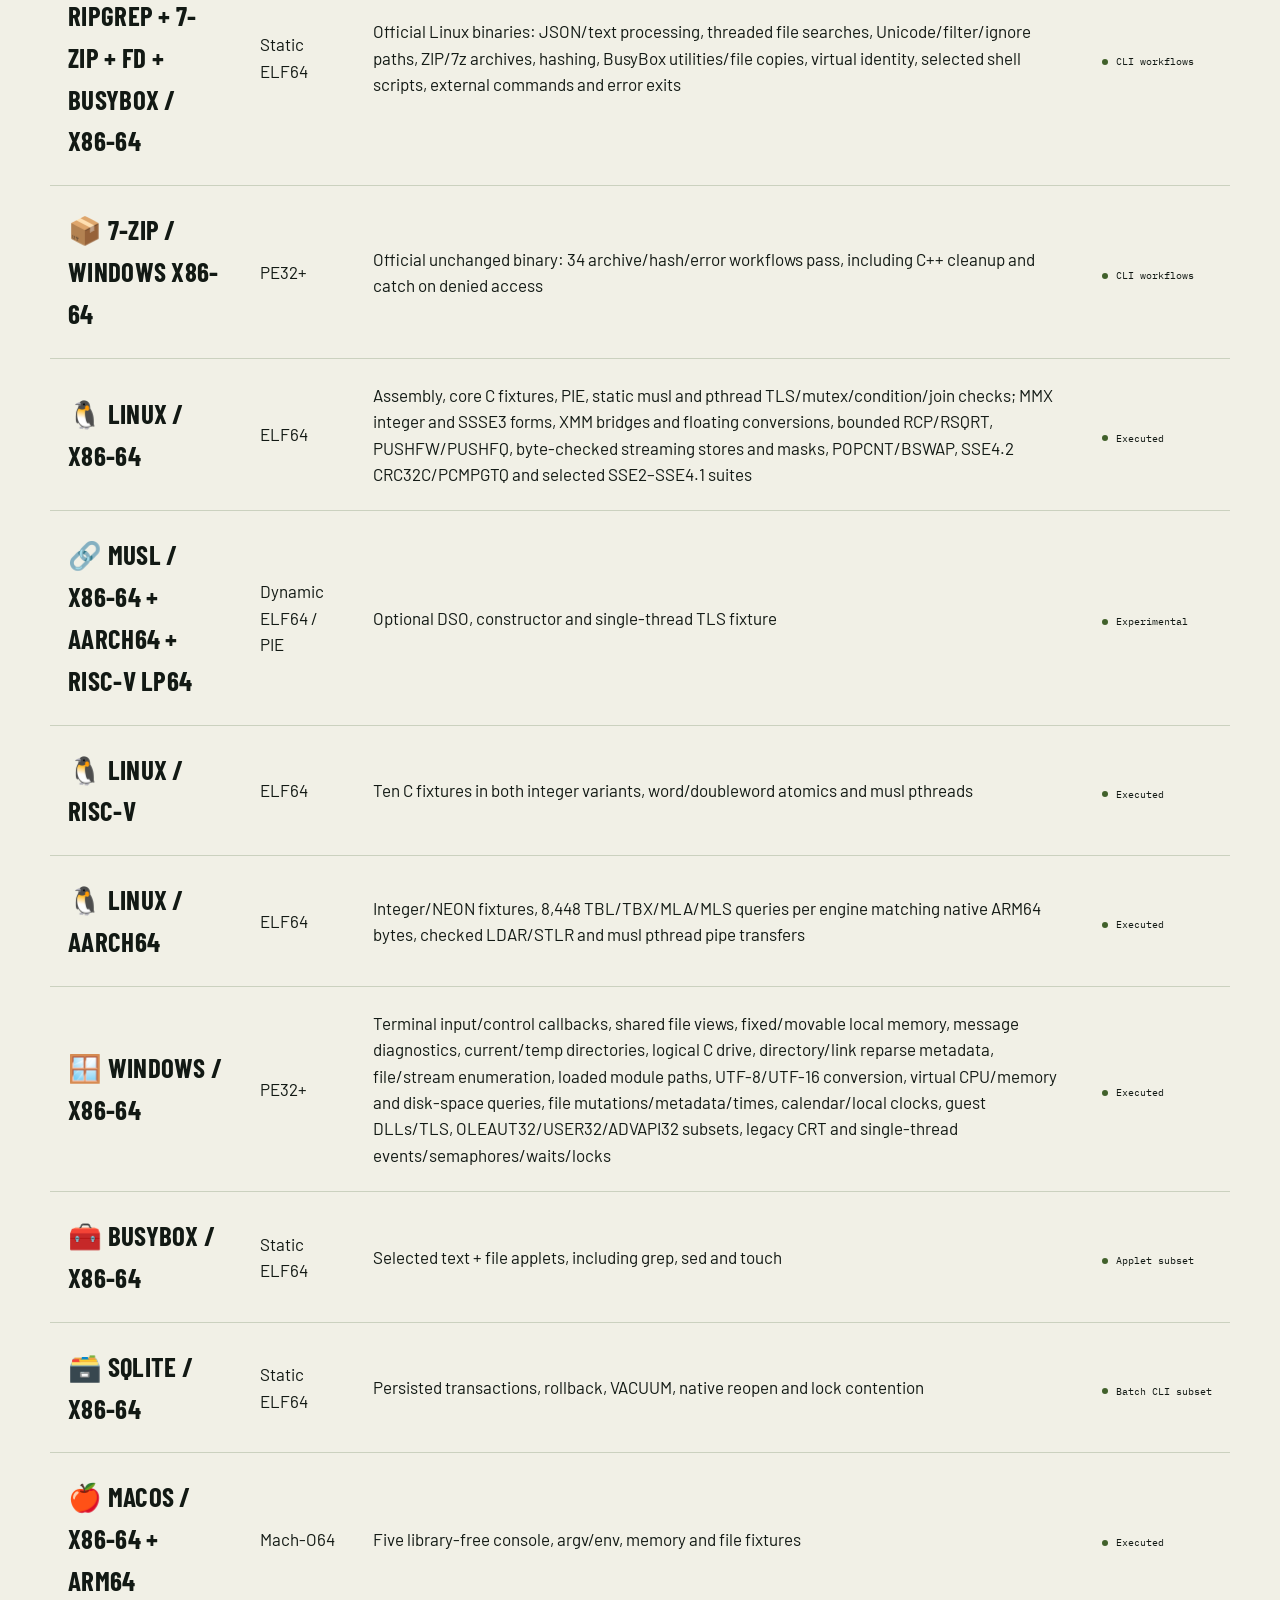
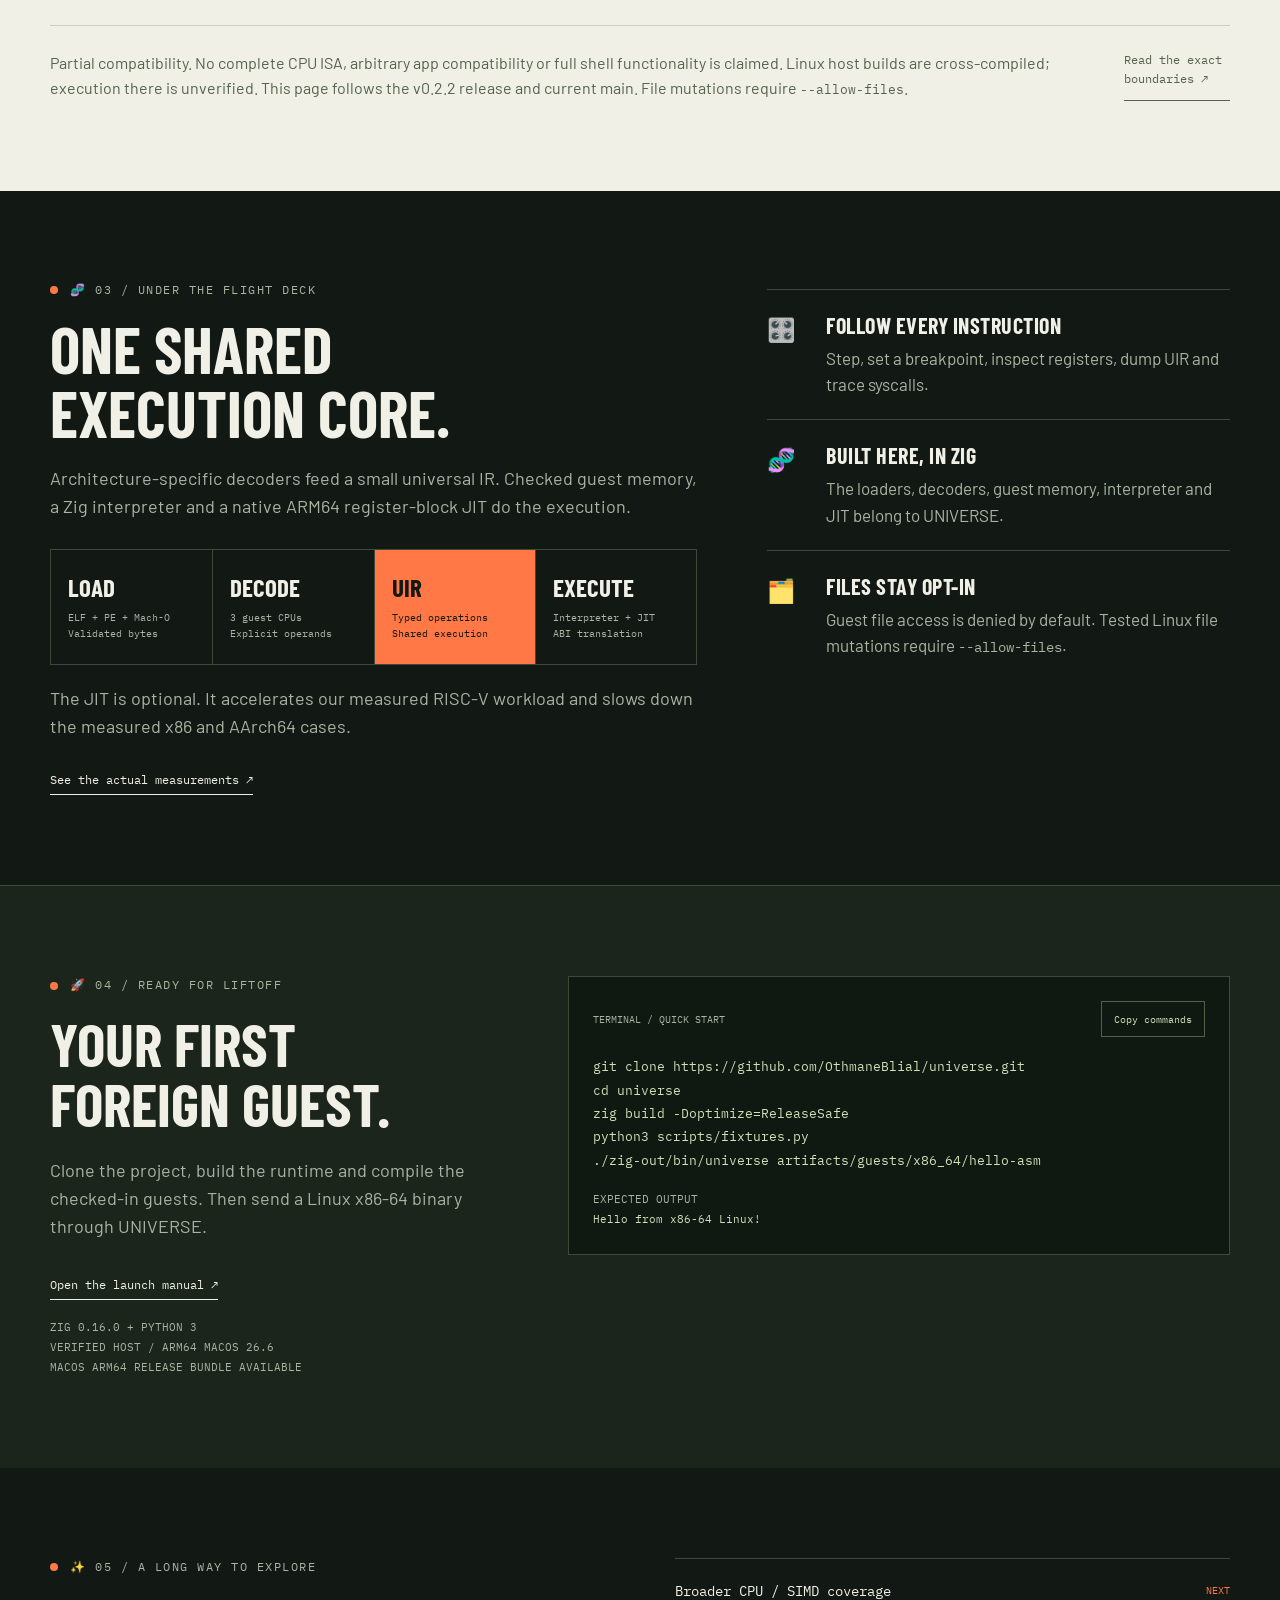
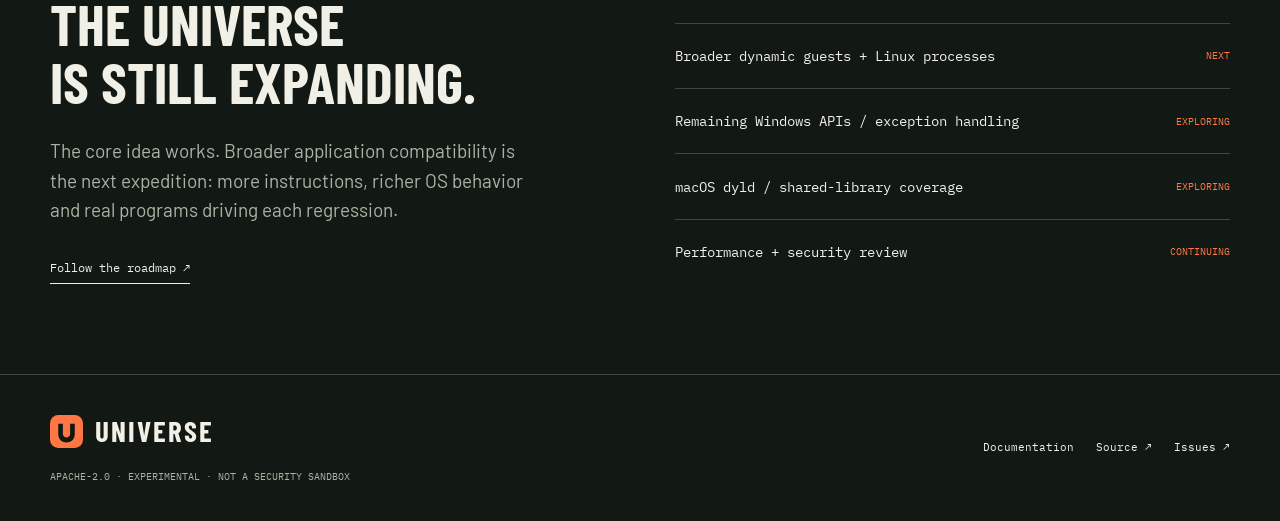
==== commit b3e9b762: "docs: add a recorded CPython REPL demo, git, and launch notes scripts/demo.py records a real pty ses" ====
--- a/site/index.html
+++ b/site/index.html
@@ -132,6 +132,24 @@
           </div>
         </div>
       </section>
+      <section class="section wrap" id="python" aria-labelledby="python-title">
+        <div class="section-heading">
+          <div>
+            <span class="eyebrow">🐍 Live recording / Unchanged CPython</span>
+            <h2 id="python-title">Linux Python.<br />Mac terminal.</h2>
+          </div>
+          <p>
+            The official x86-64 Linux CPython 3.13 build answers in an
+            interactive REPL on an Apple M2. Every instruction runs on
+            UNIVERSE's own CPU engine; no VM, QEMU or Rosetta.
+          </p>
+        </div>
+        <figure class="recording">
+          <img src="assets/python-repl.svg" width="734" height="378" loading="lazy"
+            alt="Recorded terminal: unchanged x86-64 Linux CPython 3.13 under UNIVERSE reports x86_64 and linux, sums squares and queries SQLite" />
+          <figcaption>A real 62-second session recorded with <code>scripts/demo.py</code>; only the interpreter's startup wait is shortened.</figcaption>
+        </figure>
+      </section>
       <section class="section wrap" id="demo" aria-labelledby="demo-title">
         <div class="section-heading">
           <div>
@@ -260,13 +278,25 @@
             <div class="code-block">
               <div class="code-label"><span>PYTHON / ALPINE SYSROOT</span><button class="copy" data-copy="app-python">Copy commands</button></div>
               <pre id="app-python"><code>python3 scripts/python.py
-cd artifacts/python-x86_64/sysroot/tmp
-../../../../zig-out/bin/universe --allow-files \
-  --sysroot .. --timeout-ms 0 \
-  --max-instructions 20000000000 \
-  ../opt/python/bin/python3 -c \
+./zig-out/bin/universe --unlimited --allow-files \
+  --sysroot artifacts/python-x86_64/sysroot \
+  /opt/python/bin/python3 -c \
   'import sys; print(sys.platform, 6*7)'</code></pre>
               <div class="launch-meta">VERIFIED OUTPUT <strong>linux 42</strong></div>
+            </div>
+          </article>
+          <article class="app-card">
+            <div class="app-heading"><span aria-hidden="true">🌿</span><span class="status">LINUX → ARM64 MAC</span></div>
+            <h3>git <small>2.49.1 / Alpine</small></h3>
+            <p>Alpine's own package: init, add, commit, diff, log, branch and switch. Commit IDs match an independent SHA-1 oracle. <a href="https://github.com/OthmaneBlial/universe/blob/main/docs/git.md">Run git ↗</a></p>
+            <div class="code-block">
+              <div class="code-label"><span>GIT / ALPINE SYSROOT</span><button class="copy" data-copy="app-git">Copy commands</button></div>
+              <pre id="app-git"><code>python3 scripts/alpine.py
+mkdir -p artifacts/alpine-x86_64/sysroot/tmp/demo
+./zig-out/bin/universe --unlimited --allow-files \
+  --sysroot artifacts/alpine-x86_64/sysroot \
+  /usr/bin/git -C /tmp/demo init -b main</code></pre>
+              <div class="launch-meta">VERIFIED OUTPUT <strong>Initialized empty Git repository</strong></div>
             </div>
           </article>
           <article class="app-card">
@@ -363,7 +393,7 @@
             </div>
           </article>
         </div>
-        <p class="apps-note">SHA-256 pinned downloads · 334 static Linux + 118 Debian/glibc + 8 CPython + 34 Windows checks pass across both engines · CLI scope.
+        <p class="apps-note">SHA-256 pinned downloads · 334 static Linux + 118 Debian/glibc + 10 CPython + 32 git + 34 Windows checks pass across both engines · CLI scope.
           Windows denied-access exits now run the app's own C++ cleanup and catch code.
           Linux guest threads also extract the Windows release through UNIVERSE itself.
           GUI apps and general app compatibility are future destinations.</p>
--- a/site/styles.css
+++ b/site/styles.css
@@ -1234,3 +1234,7 @@
     transition: none !important;
   }
 }
+
+.recording { margin: 0; }
+.recording img { display: block; width: 100%; height: auto; border-radius: 14px; box-shadow: 0 24px 60px rgb(0 0 0 / 0.35); }
+.recording figcaption { margin-top: 0.8rem; font-size: 0.9rem; opacity: 0.75; }
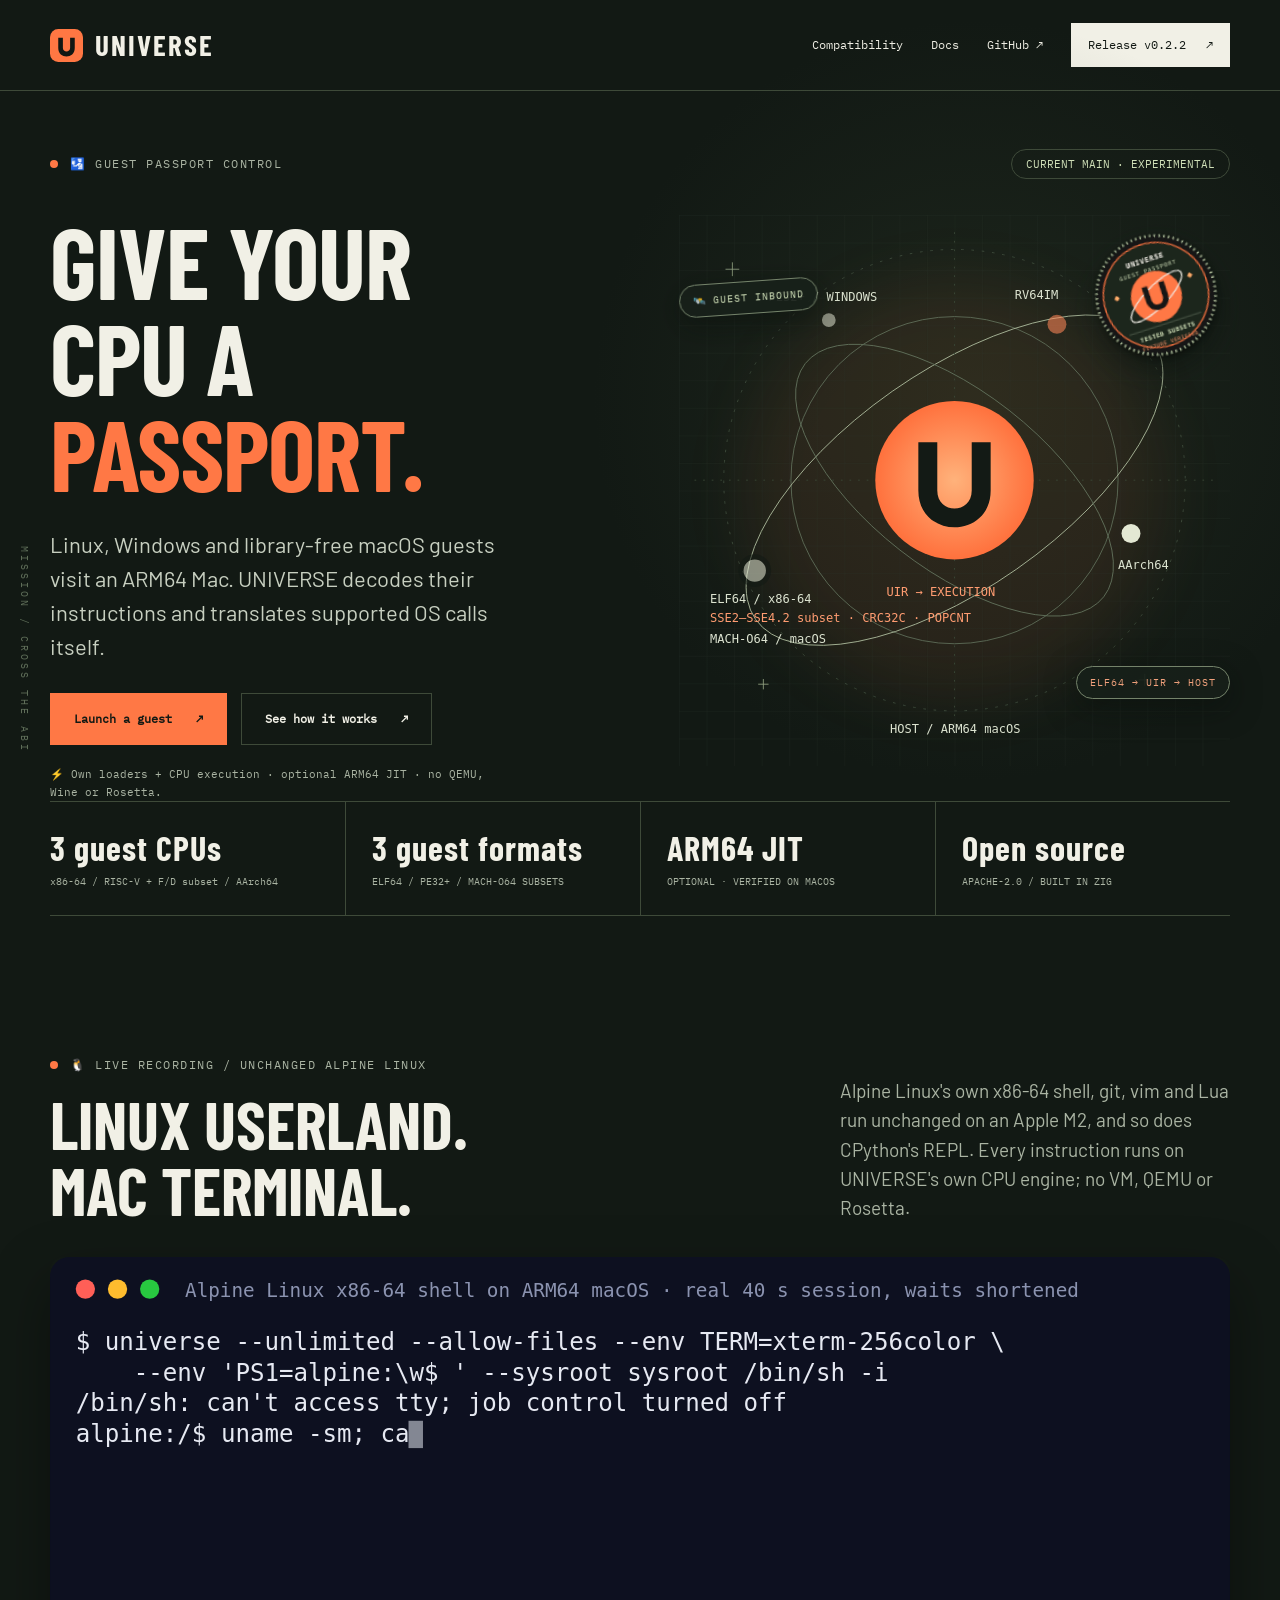
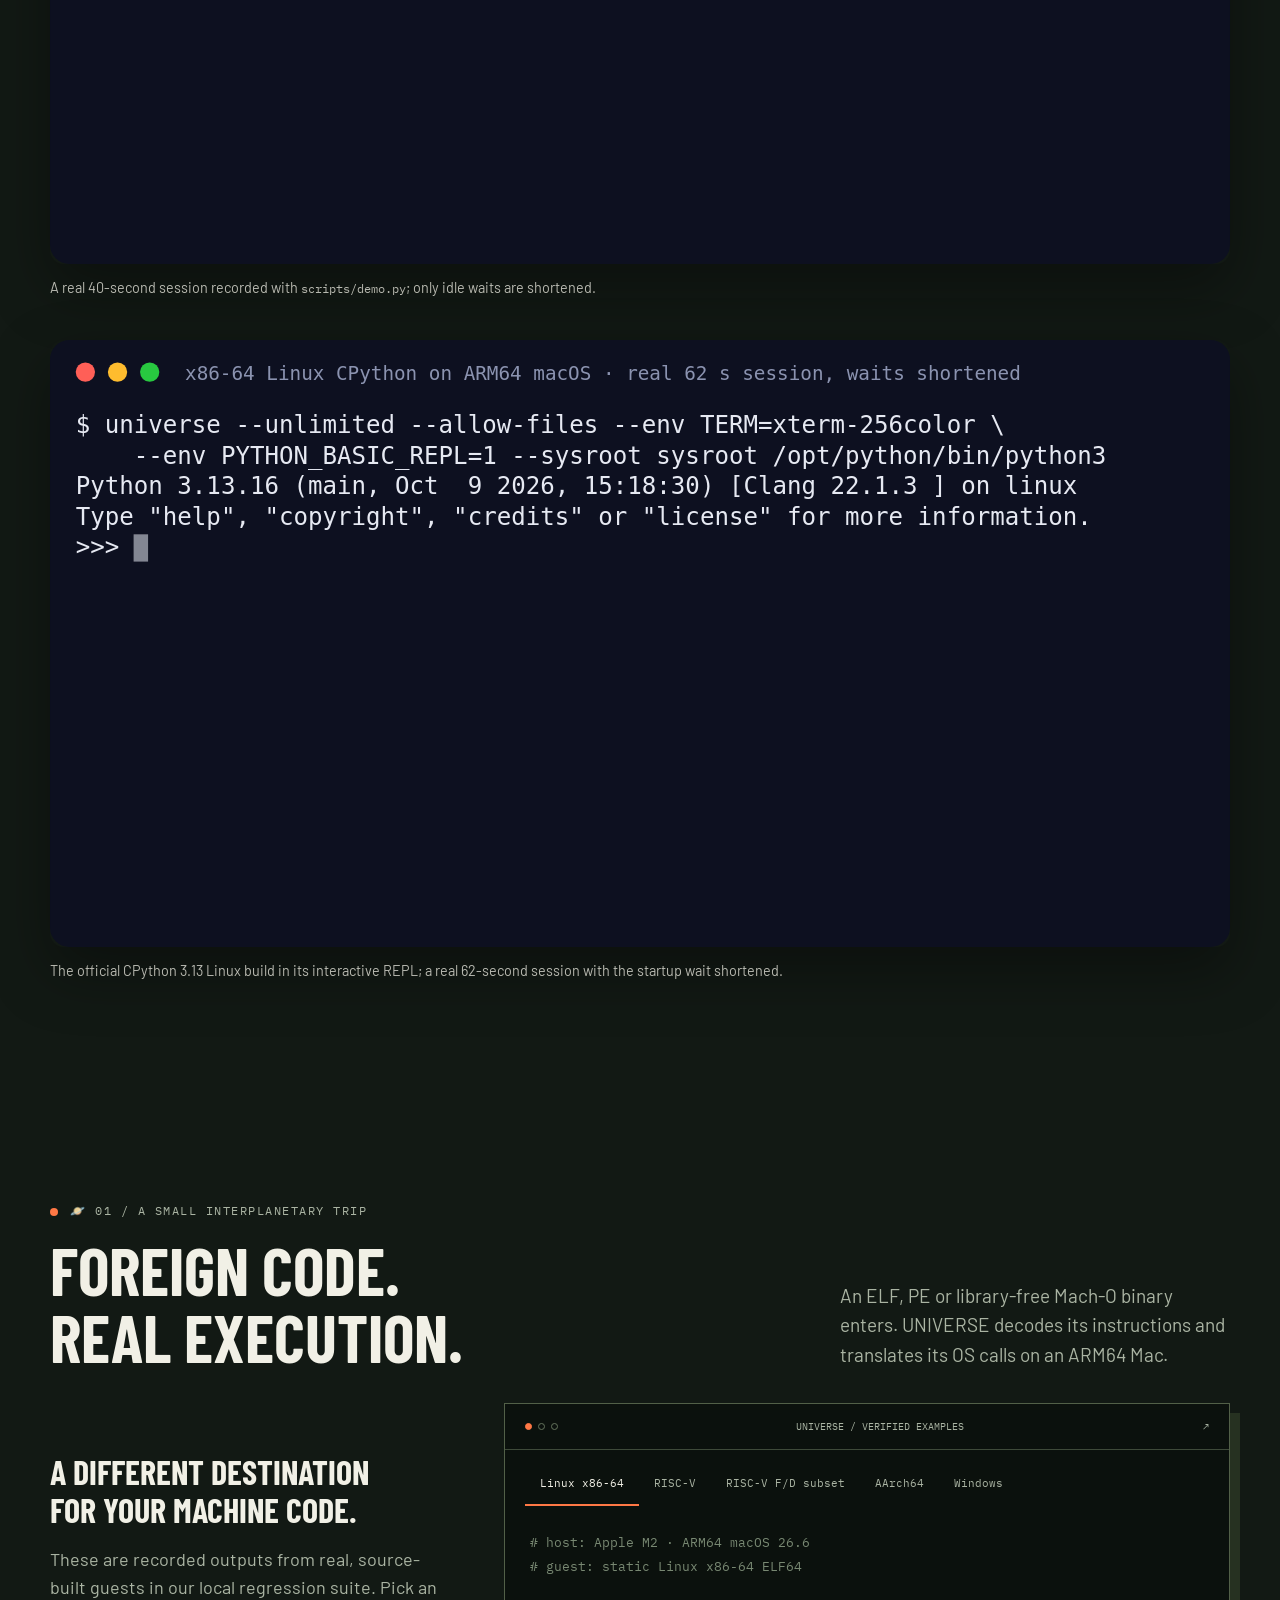
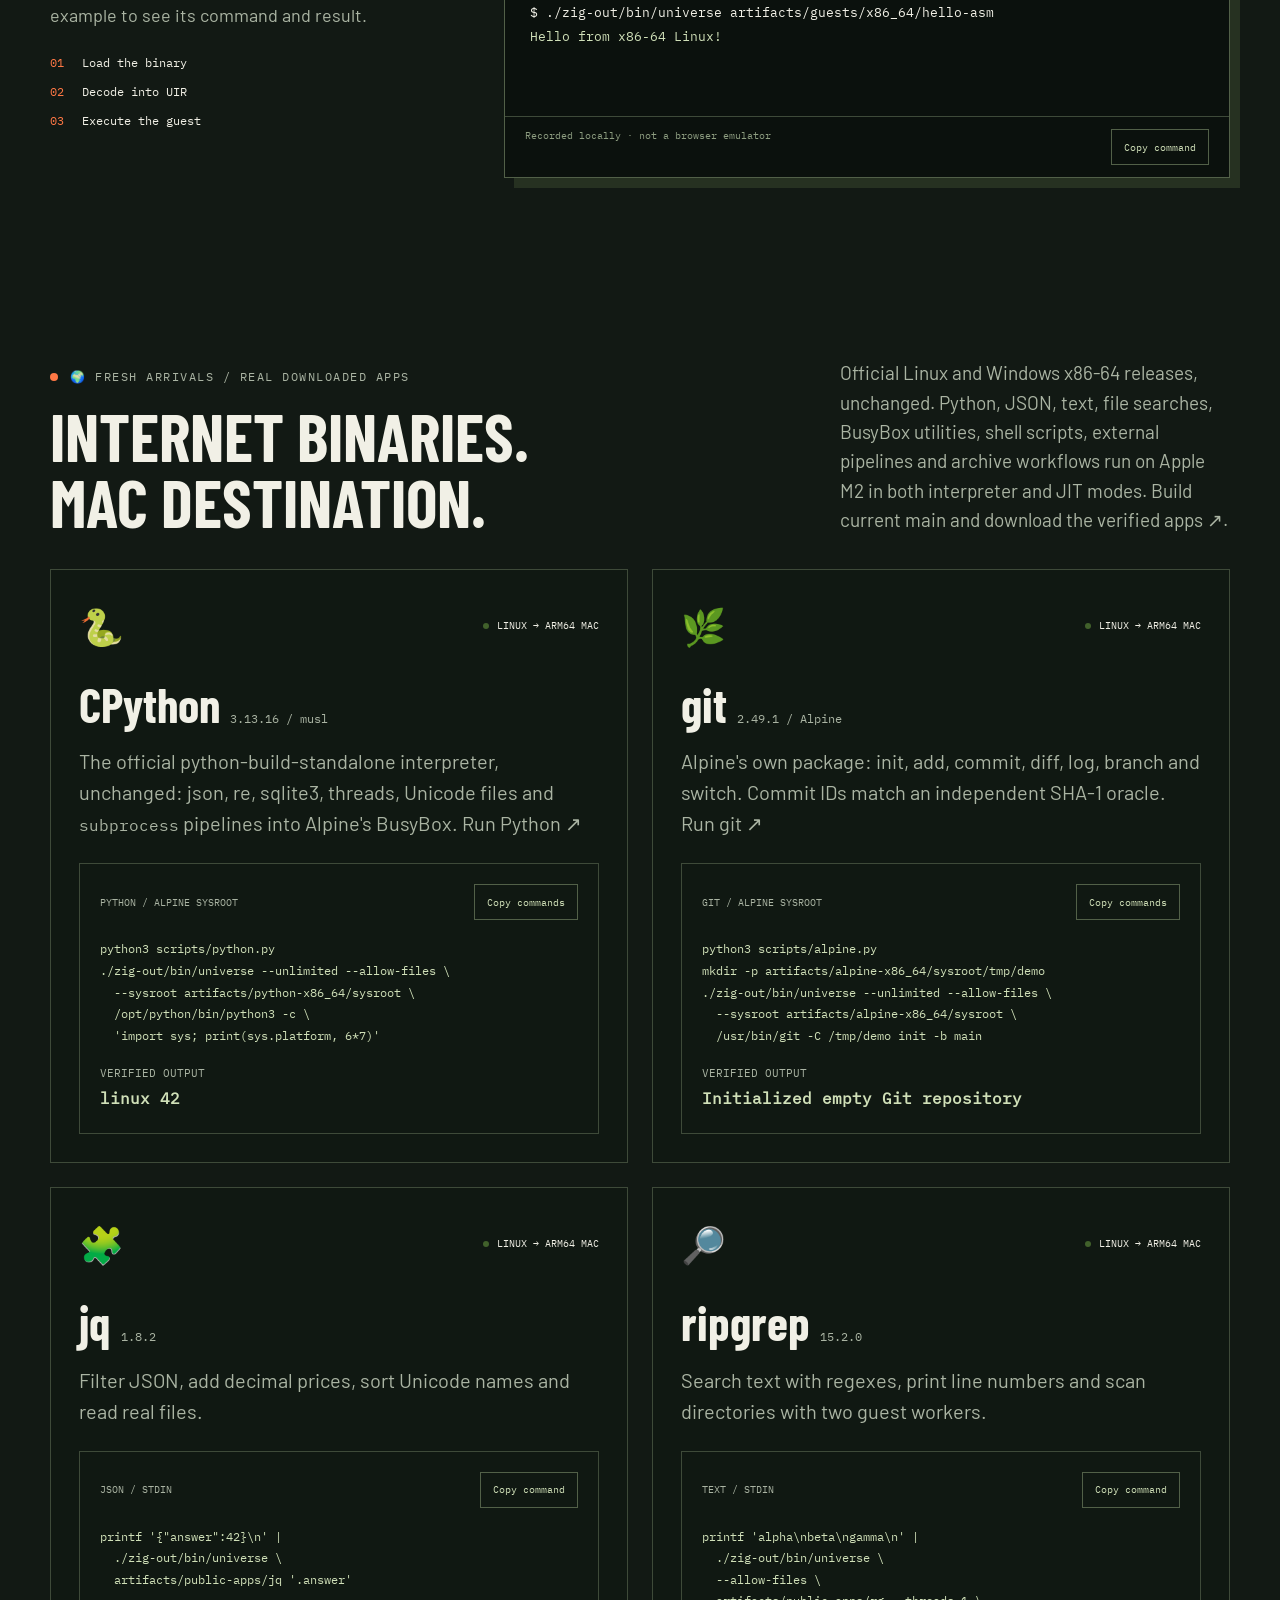
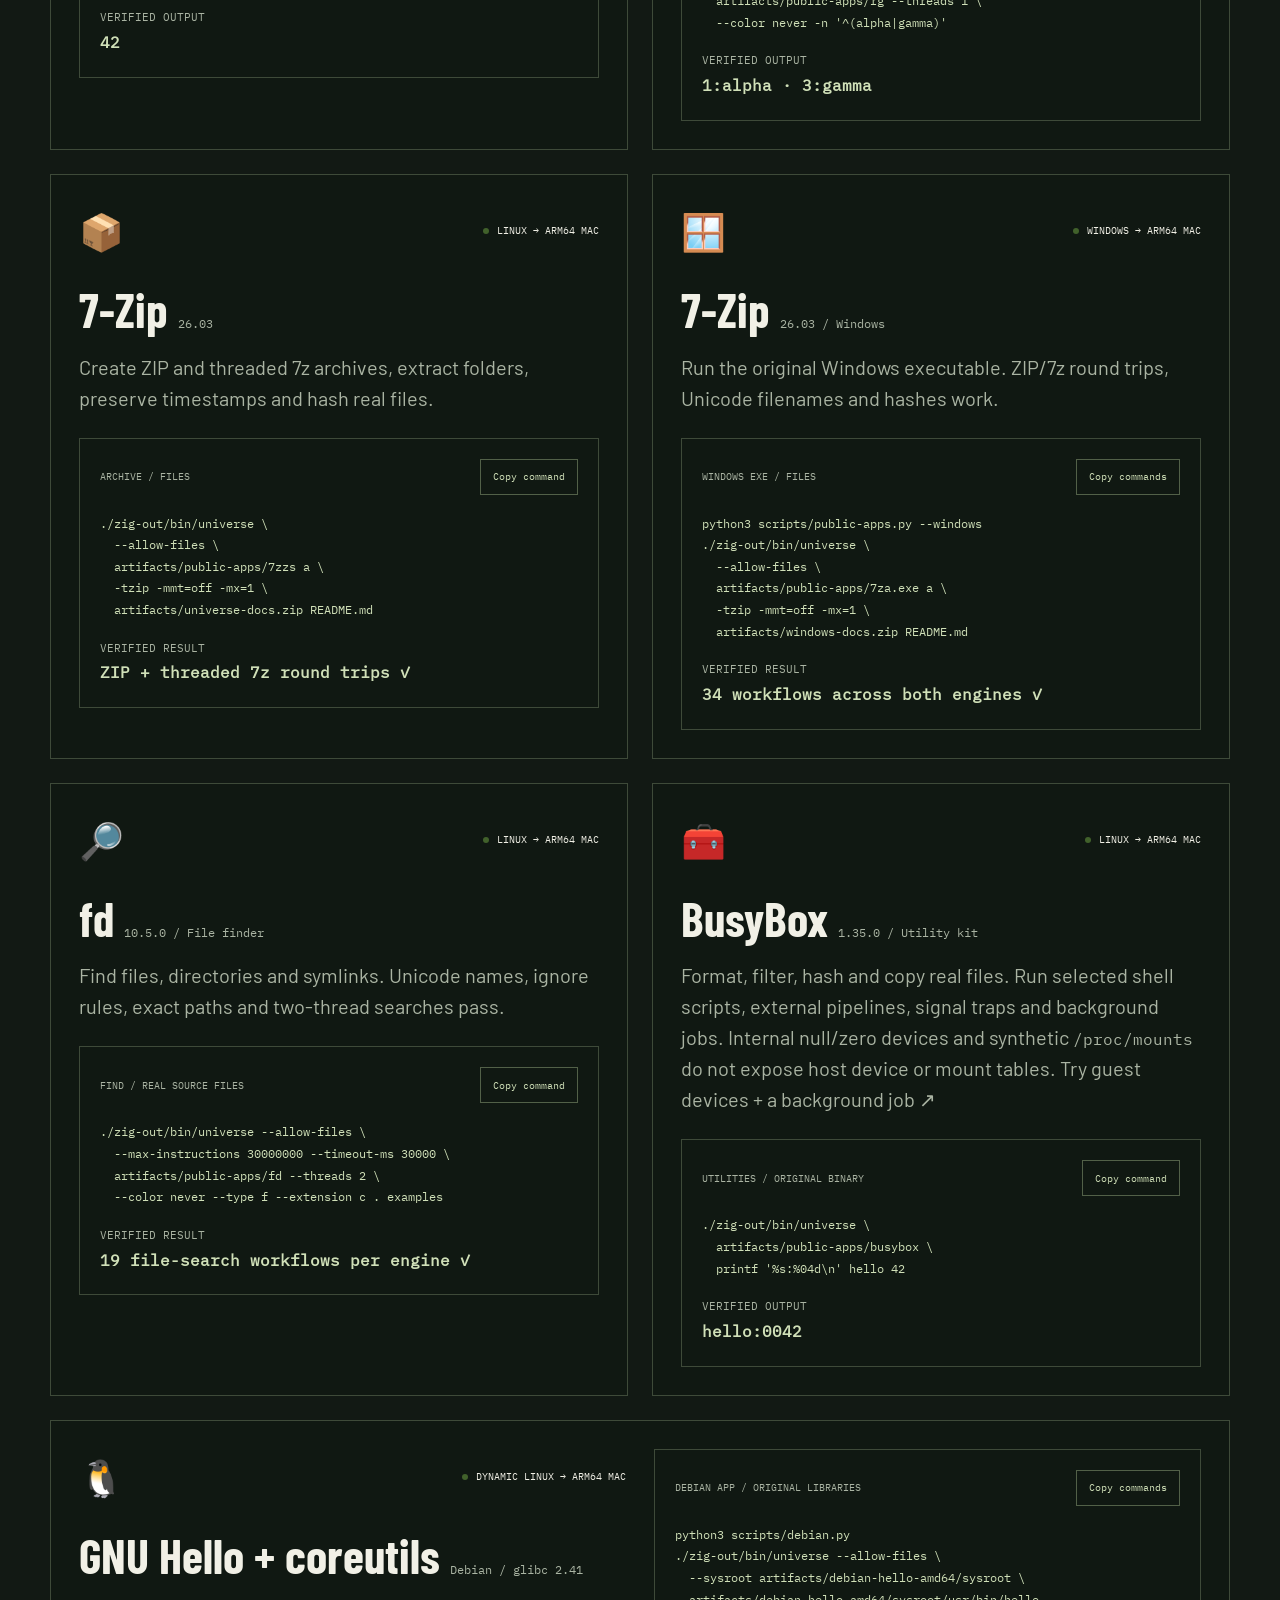
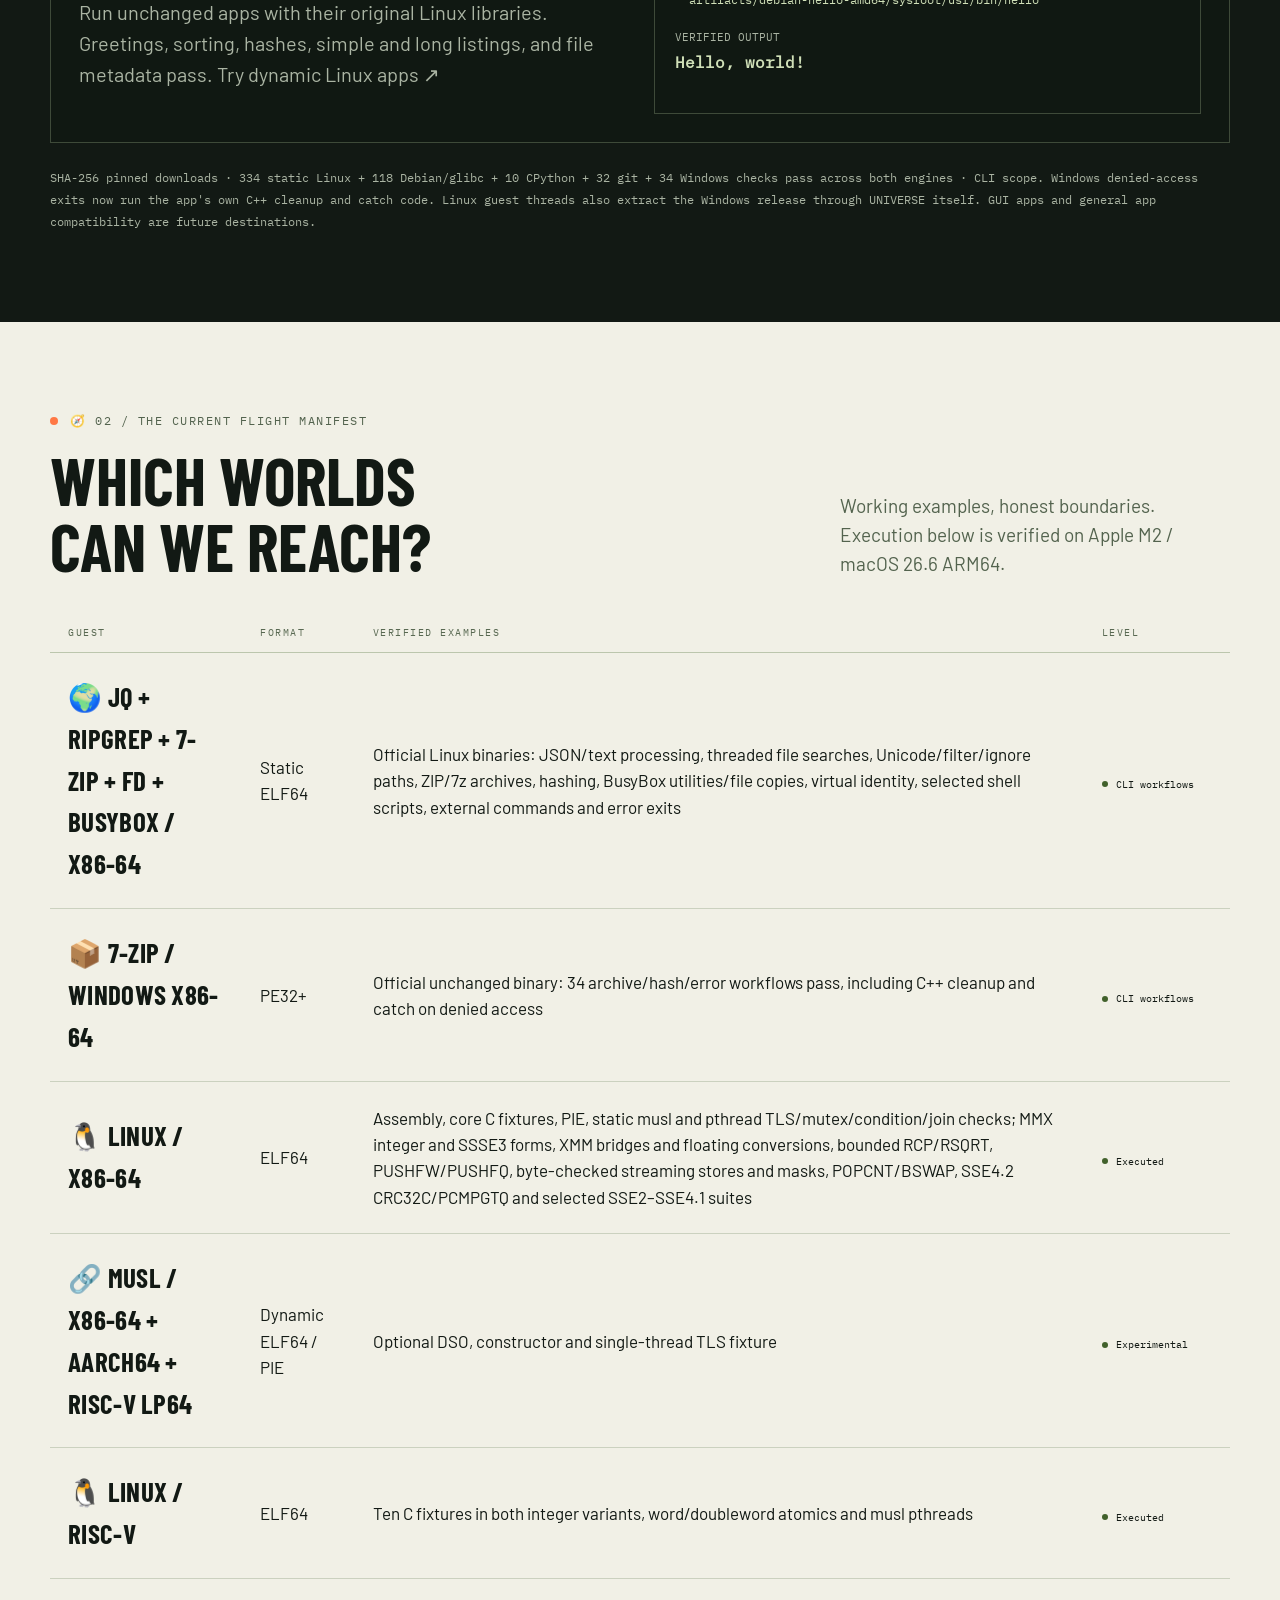
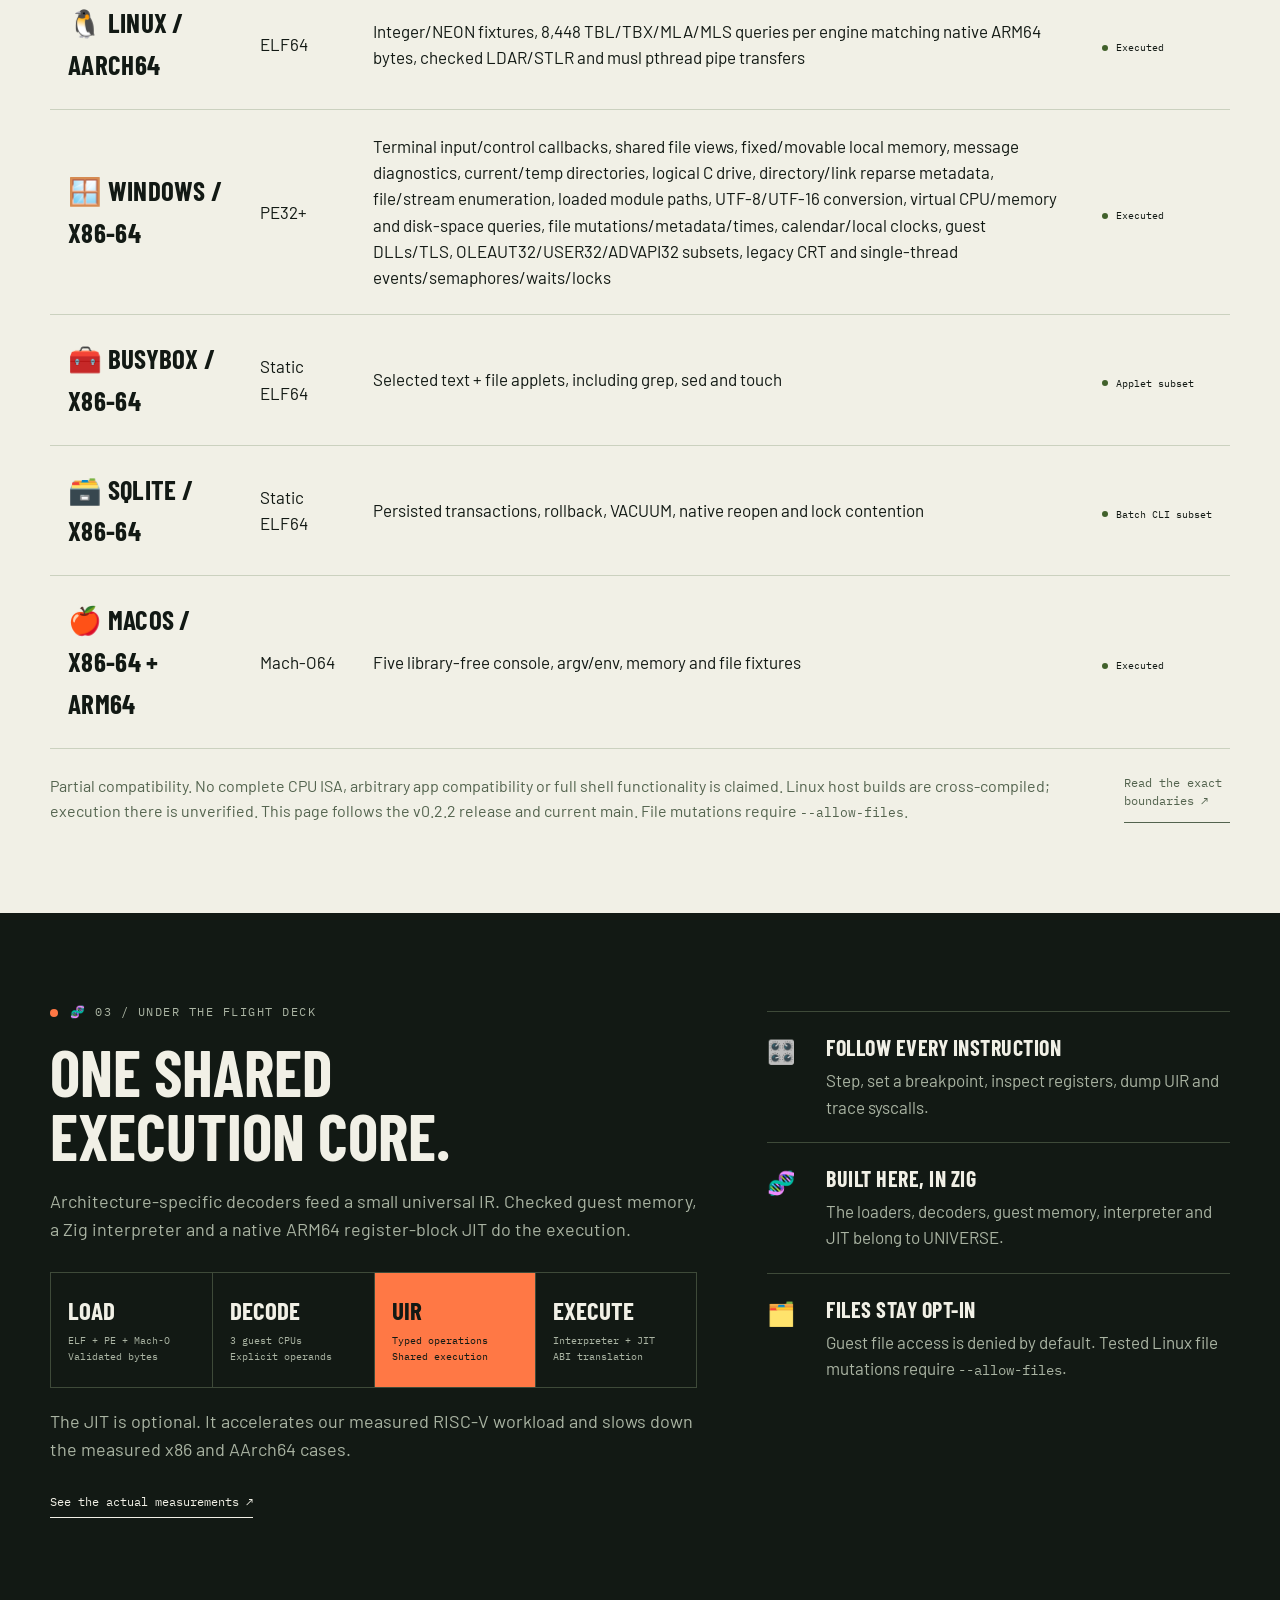
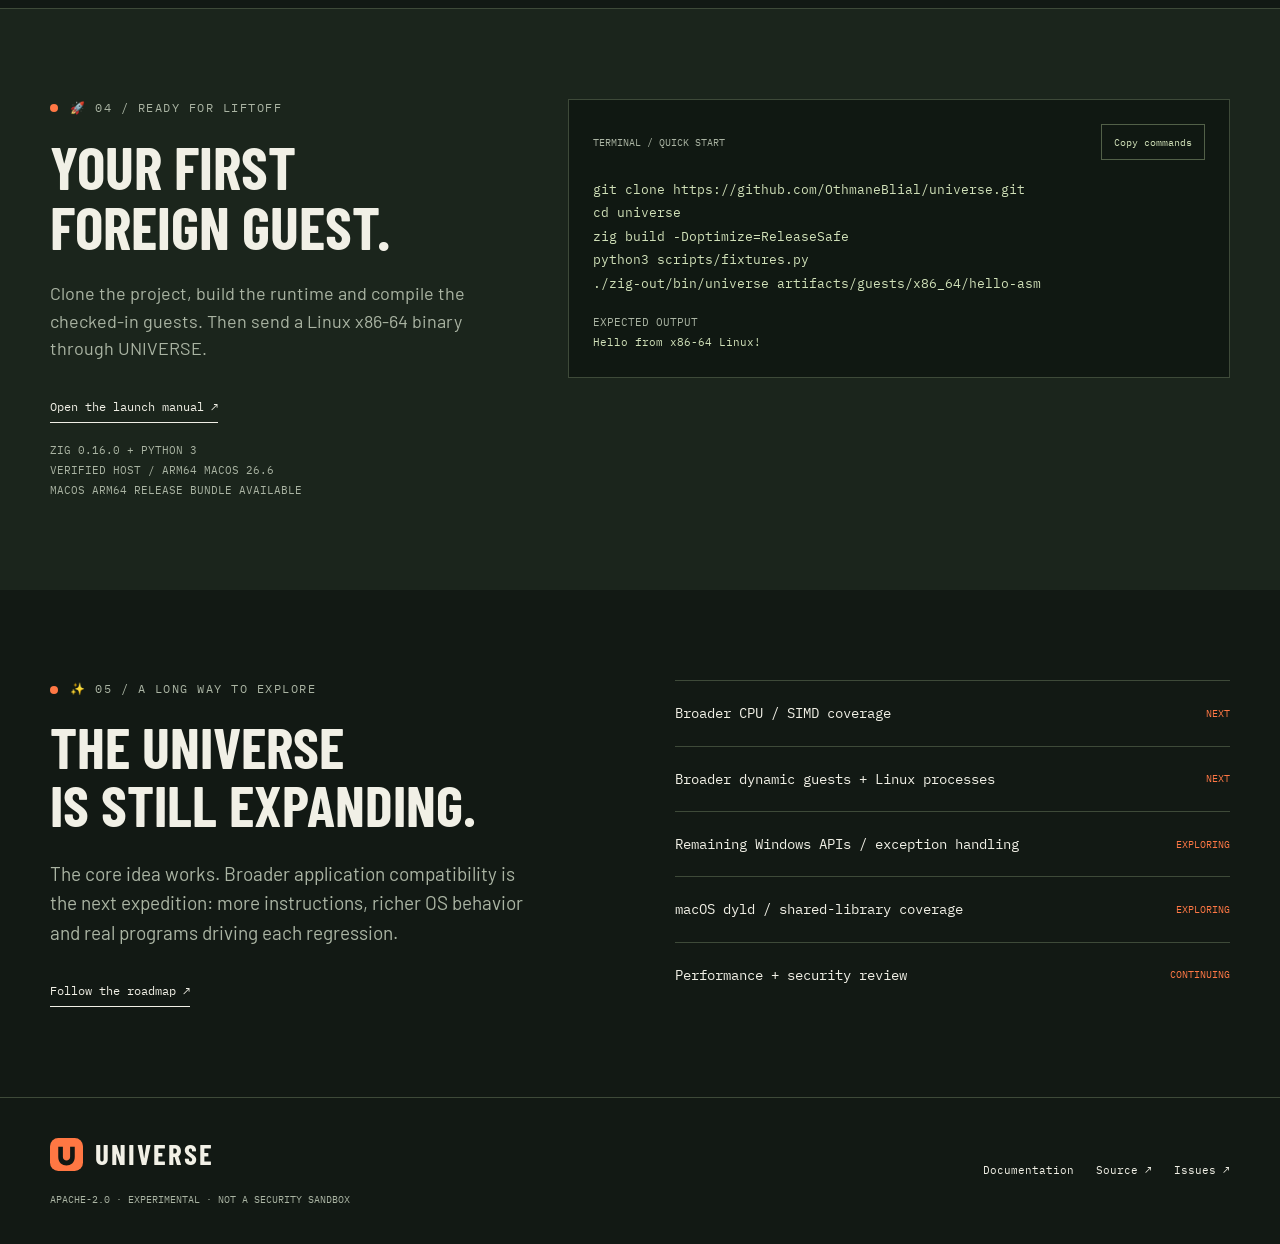
==== commit 547e0cc2: "docs: lead with a recorded Alpine Linux shell session scripts/demo.py now records named scenes. The " ====
--- a/site/index.html
+++ b/site/index.html
@@ -135,19 +135,24 @@
       <section class="section wrap" id="python" aria-labelledby="python-title">
         <div class="section-heading">
           <div>
-            <span class="eyebrow">🐍 Live recording / Unchanged CPython</span>
-            <h2 id="python-title">Linux Python.<br />Mac terminal.</h2>
+            <span class="eyebrow">🐧 Live recording / Unchanged Alpine Linux</span>
+            <h2 id="python-title">Linux userland.<br />Mac terminal.</h2>
           </div>
           <p>
-            The official x86-64 Linux CPython 3.13 build answers in an
-            interactive REPL on an Apple M2. Every instruction runs on
+            Alpine Linux's own x86-64 shell, git, vim and Lua run unchanged on
+            an Apple M2, and so does CPython's REPL. Every instruction runs on
             UNIVERSE's own CPU engine; no VM, QEMU or Rosetta.
           </p>
         </div>
+        <figure class="recording">
+          <img src="assets/alpine-shell.svg" width="734" height="378" loading="lazy"
+            alt="Recorded terminal: an Alpine Linux x86-64 shell under UNIVERSE reports Linux x86_64, runs git, vim and Lua, and lists /usr/bin" />
+          <figcaption>A real 40-second session recorded with <code>scripts/demo.py</code>; only idle waits are shortened.</figcaption>
+        </figure>
         <figure class="recording">
           <img src="assets/python-repl.svg" width="734" height="378" loading="lazy"
             alt="Recorded terminal: unchanged x86-64 Linux CPython 3.13 under UNIVERSE reports x86_64 and linux, sums squares and queries SQLite" />
-          <figcaption>A real 62-second session recorded with <code>scripts/demo.py</code>; only the interpreter's startup wait is shortened.</figcaption>
+          <figcaption>The official CPython 3.13 Linux build in its interactive REPL; a real 62-second session with the startup wait shortened.</figcaption>
         </figure>
       </section>
       <section class="section wrap" id="demo" aria-labelledby="demo-title">
--- a/site/styles.css
+++ b/site/styles.css
@@ -1235,6 +1235,6 @@
   }
 }
 
-.recording { margin: 0; }
+.recording { margin: 0 0 2.5rem; }
 .recording img { display: block; width: 100%; height: auto; border-radius: 14px; box-shadow: 0 24px 60px rgb(0 0 0 / 0.35); }
 .recording figcaption { margin-top: 0.8rem; font-size: 0.9rem; opacity: 0.75; }
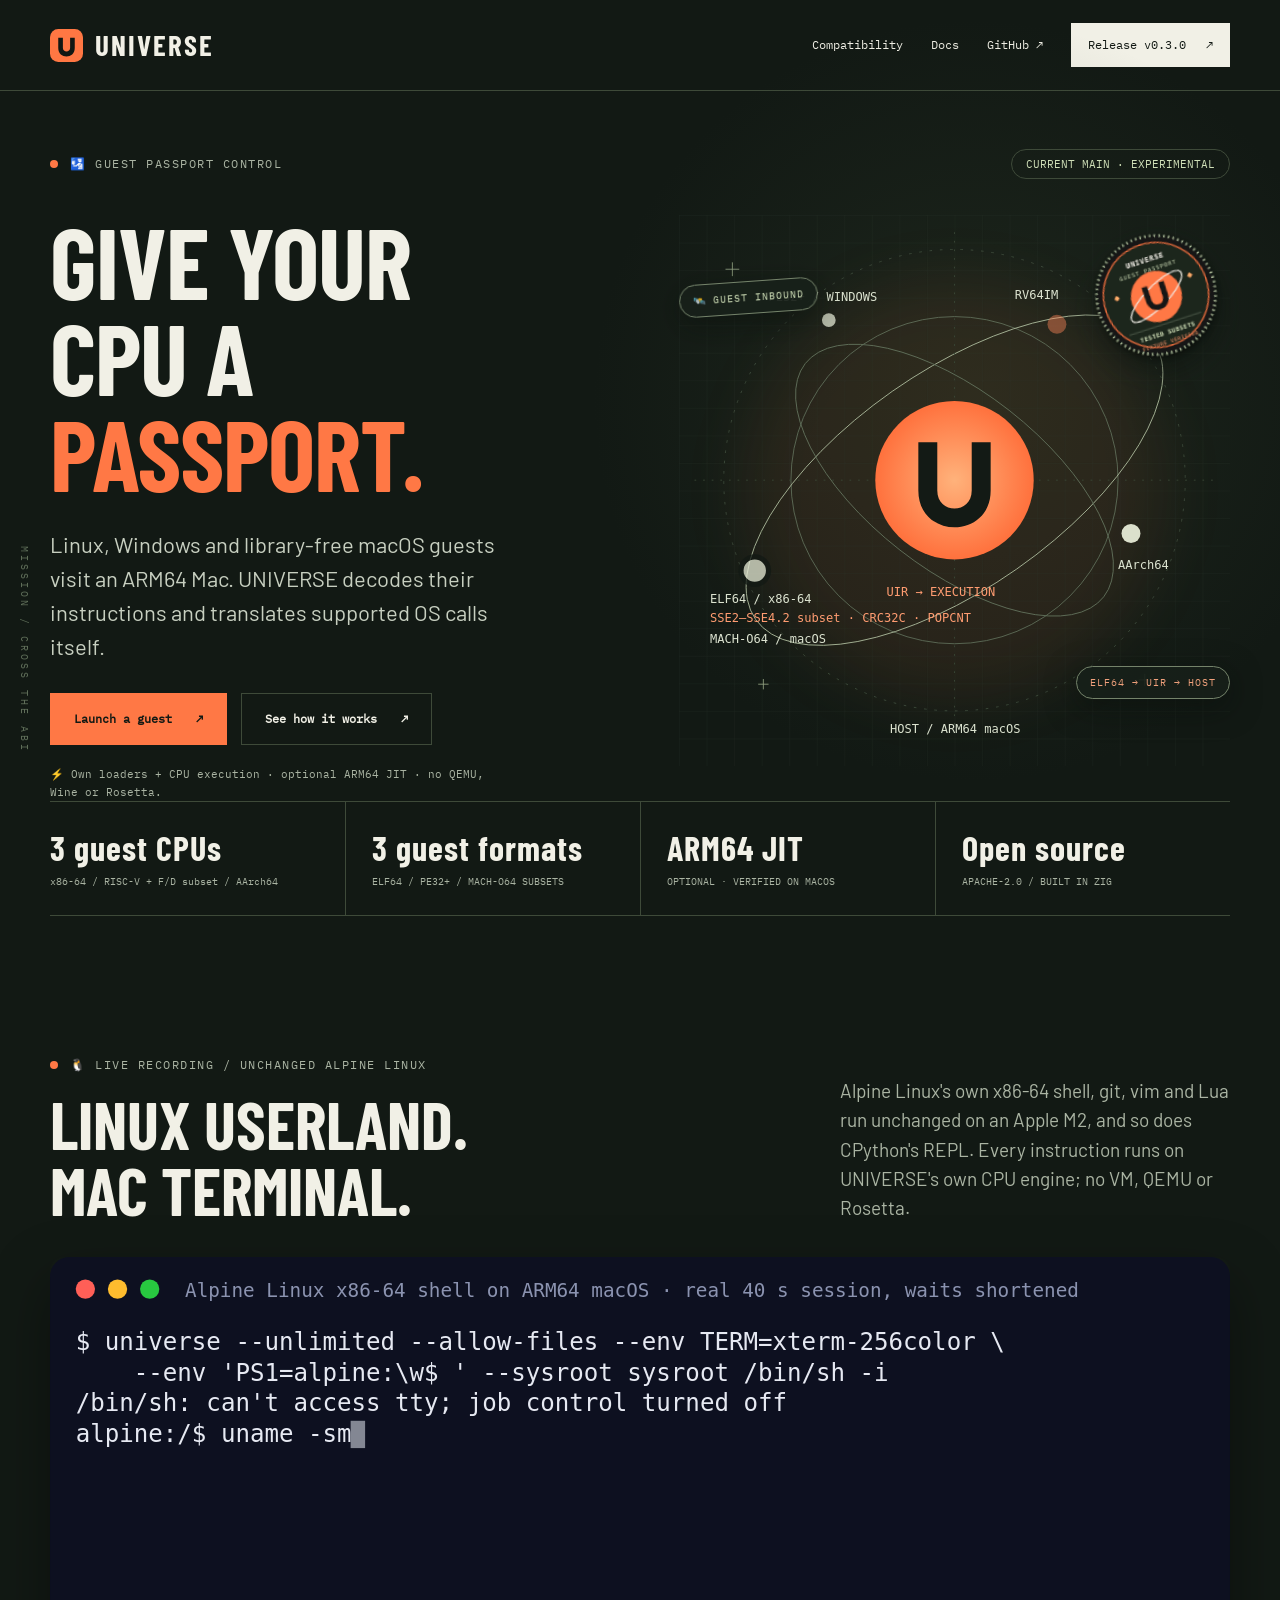
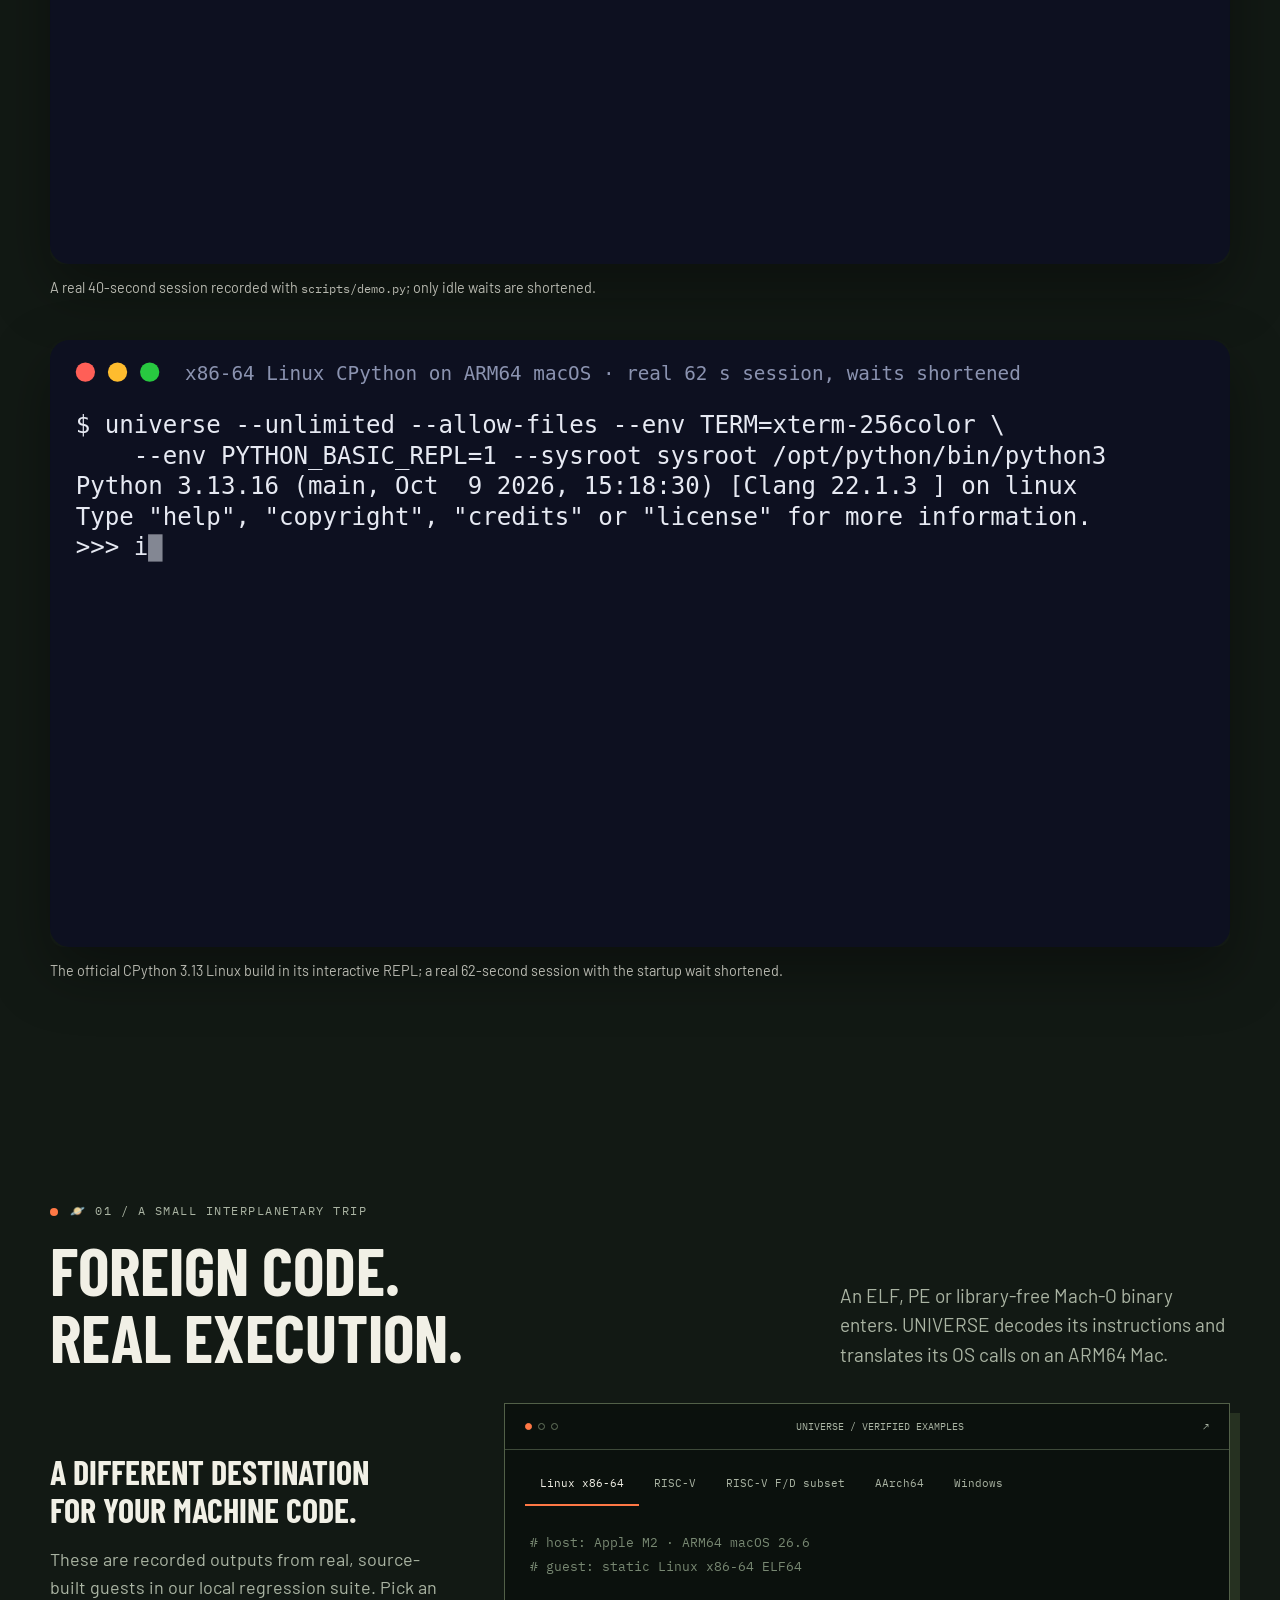
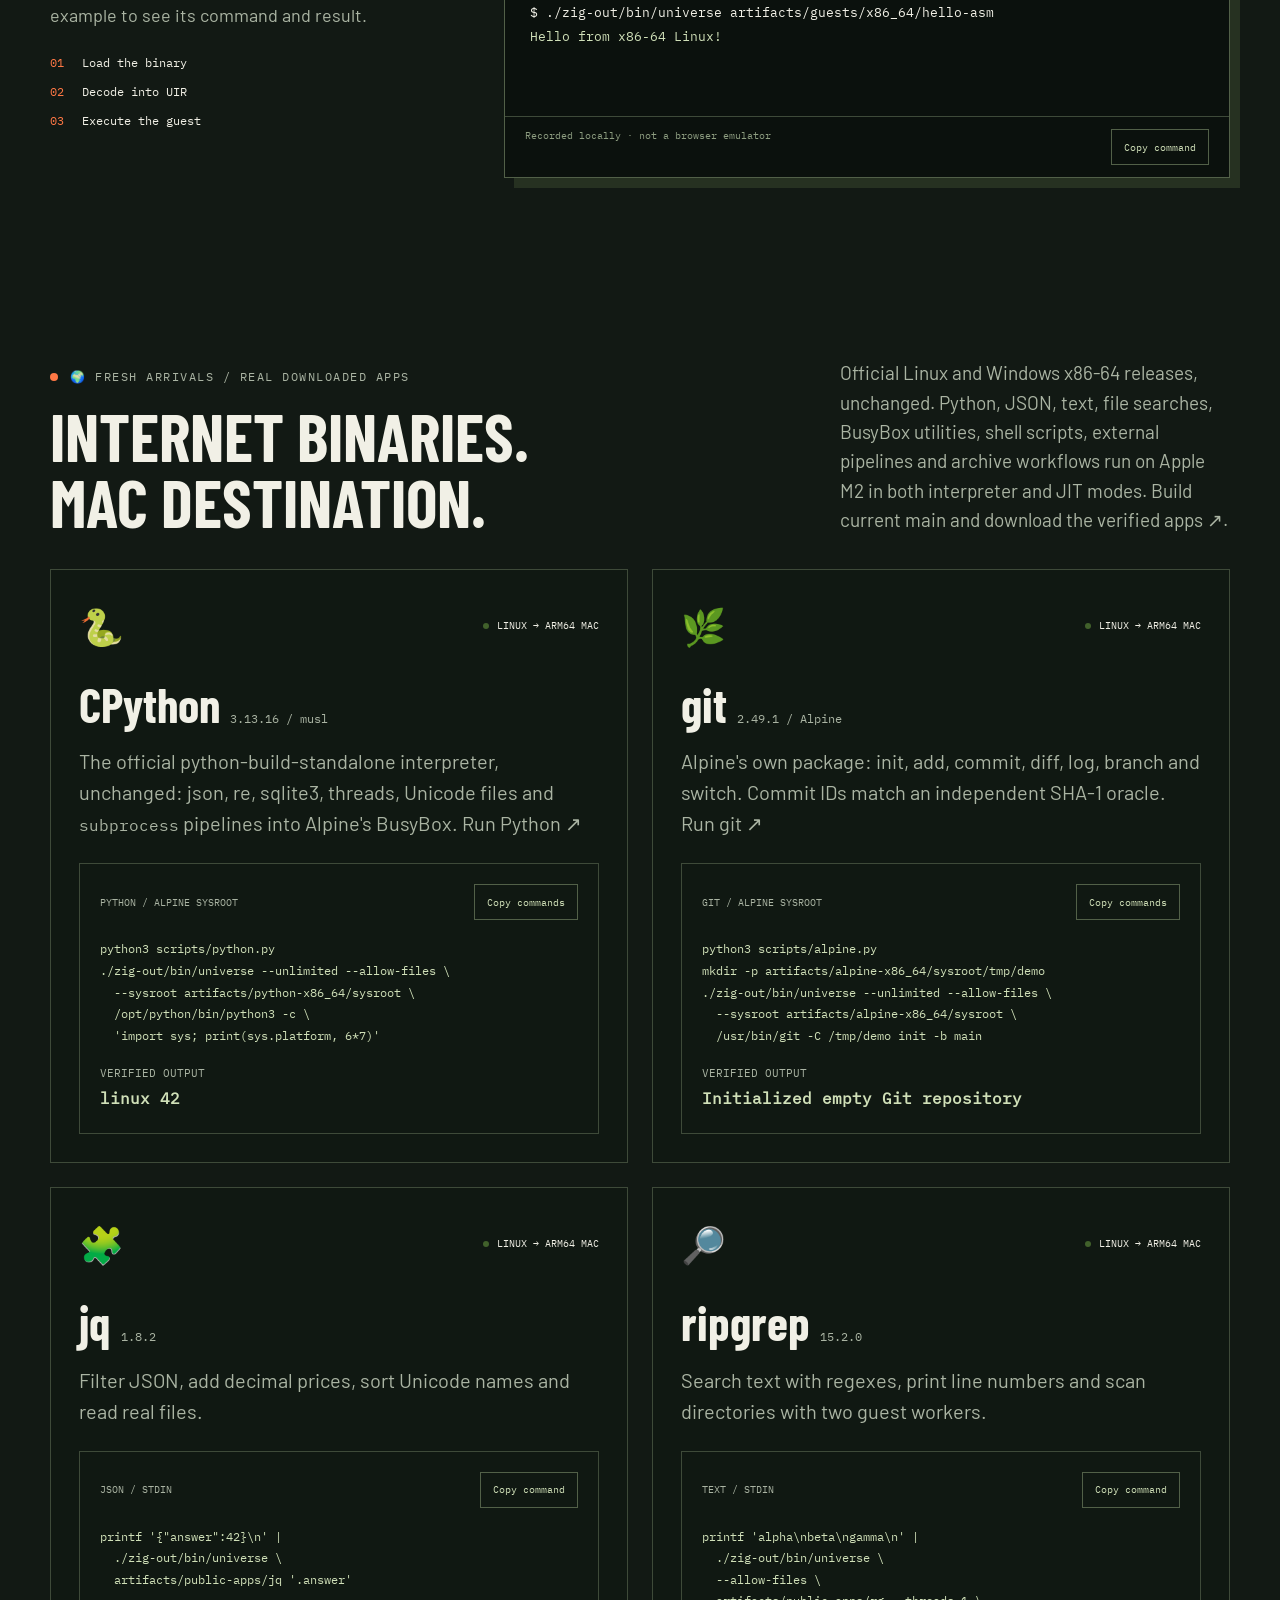
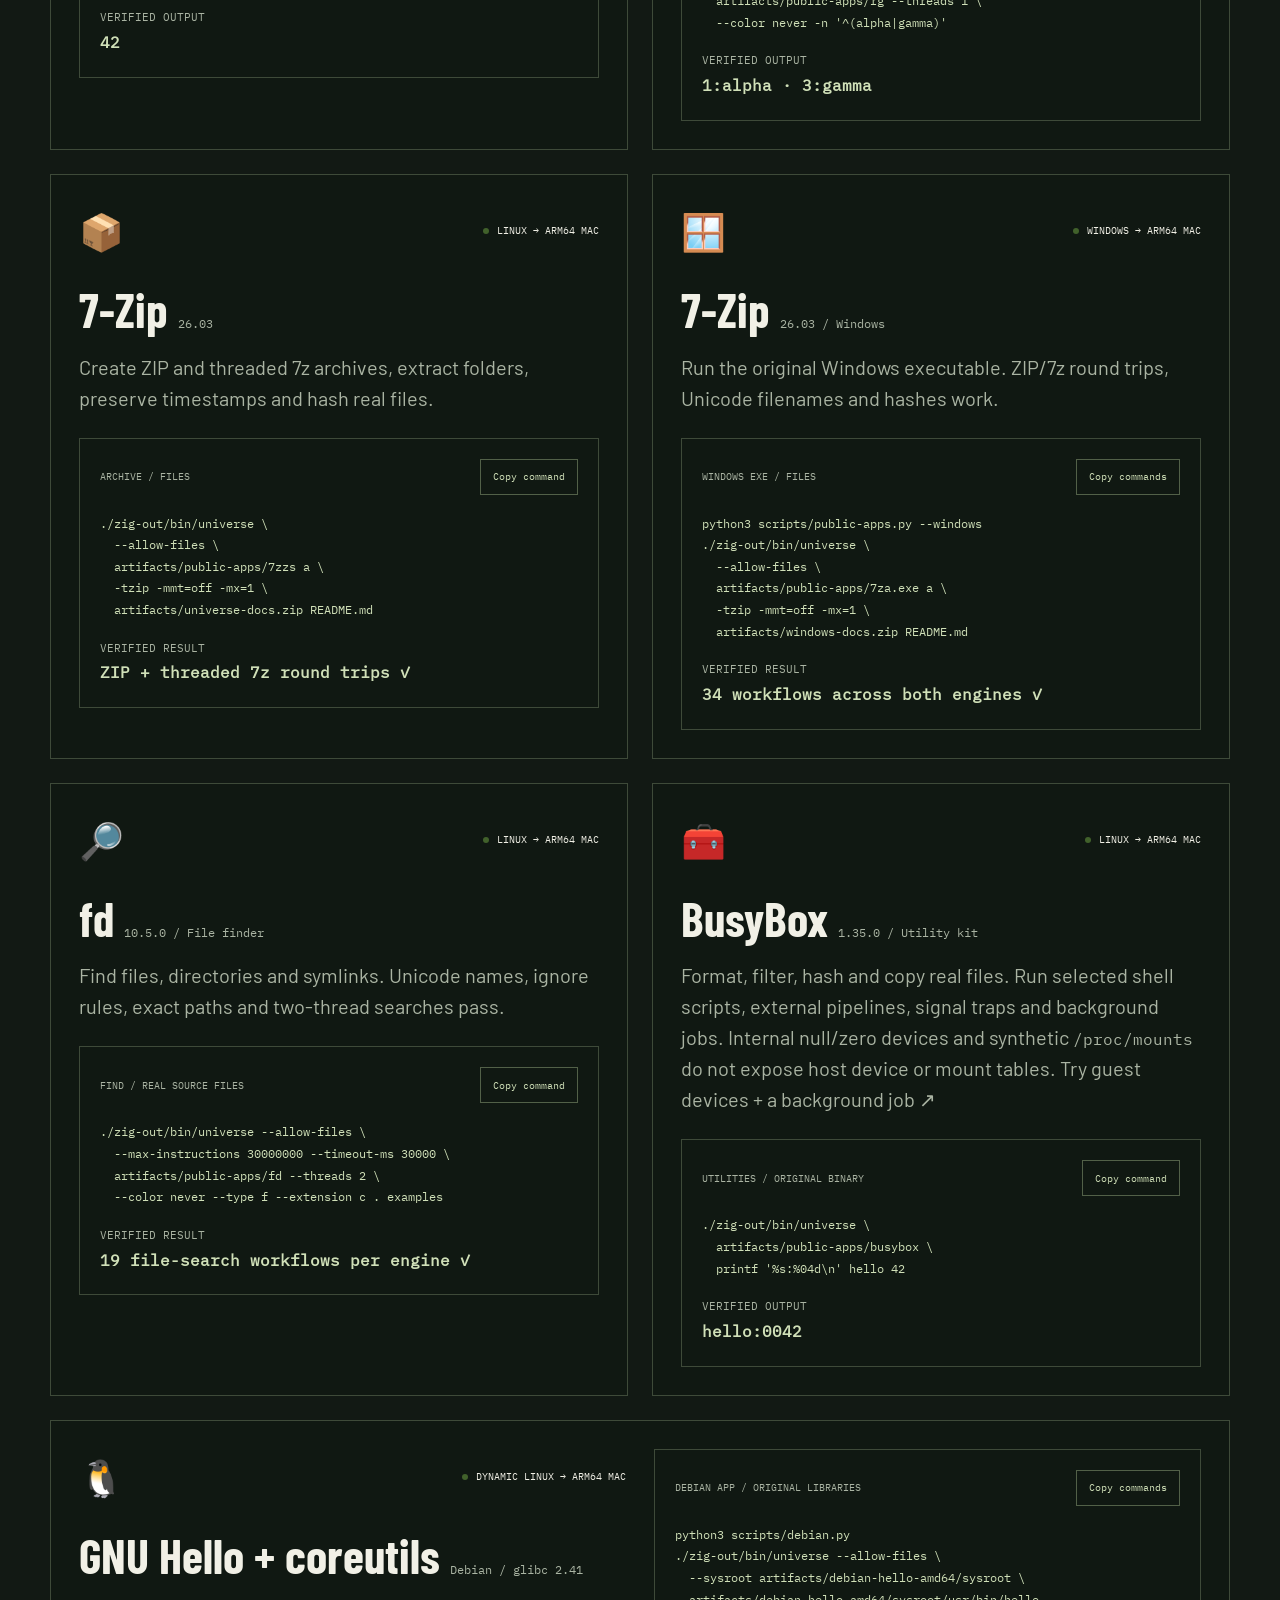
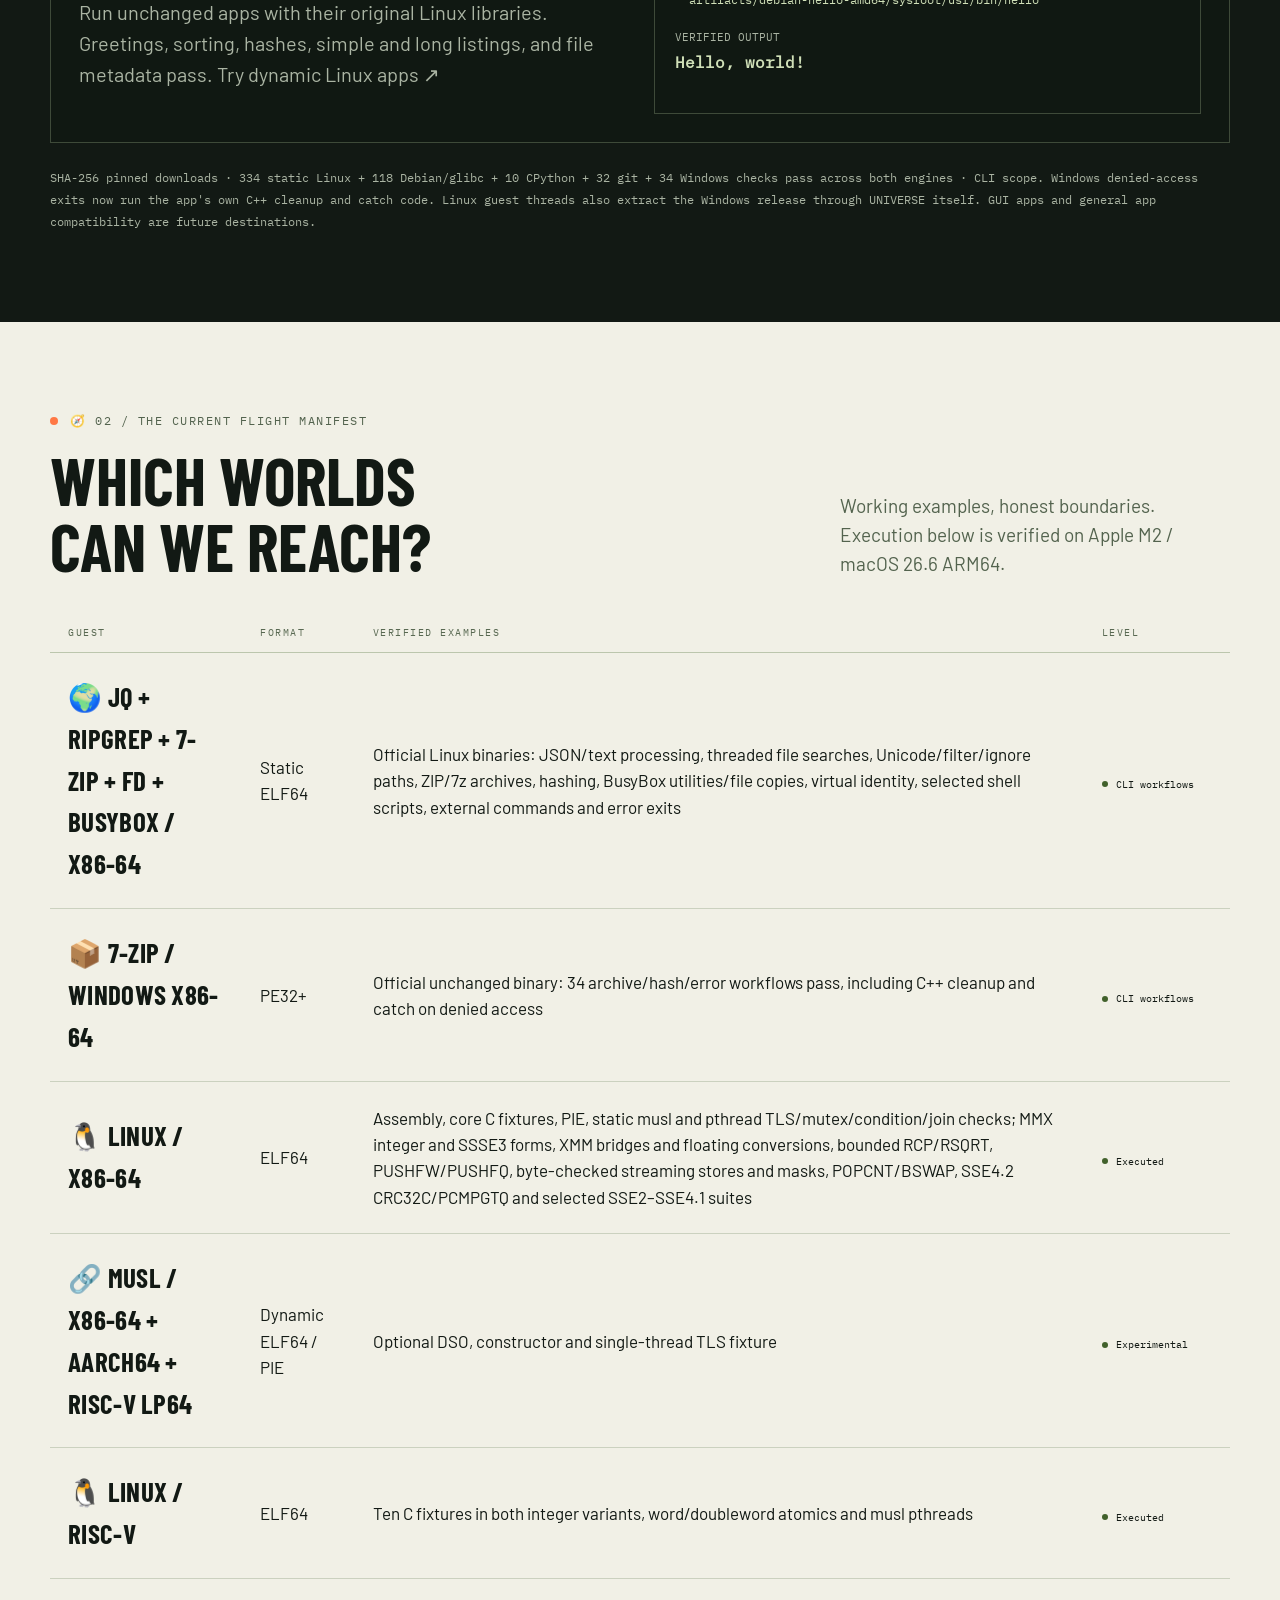
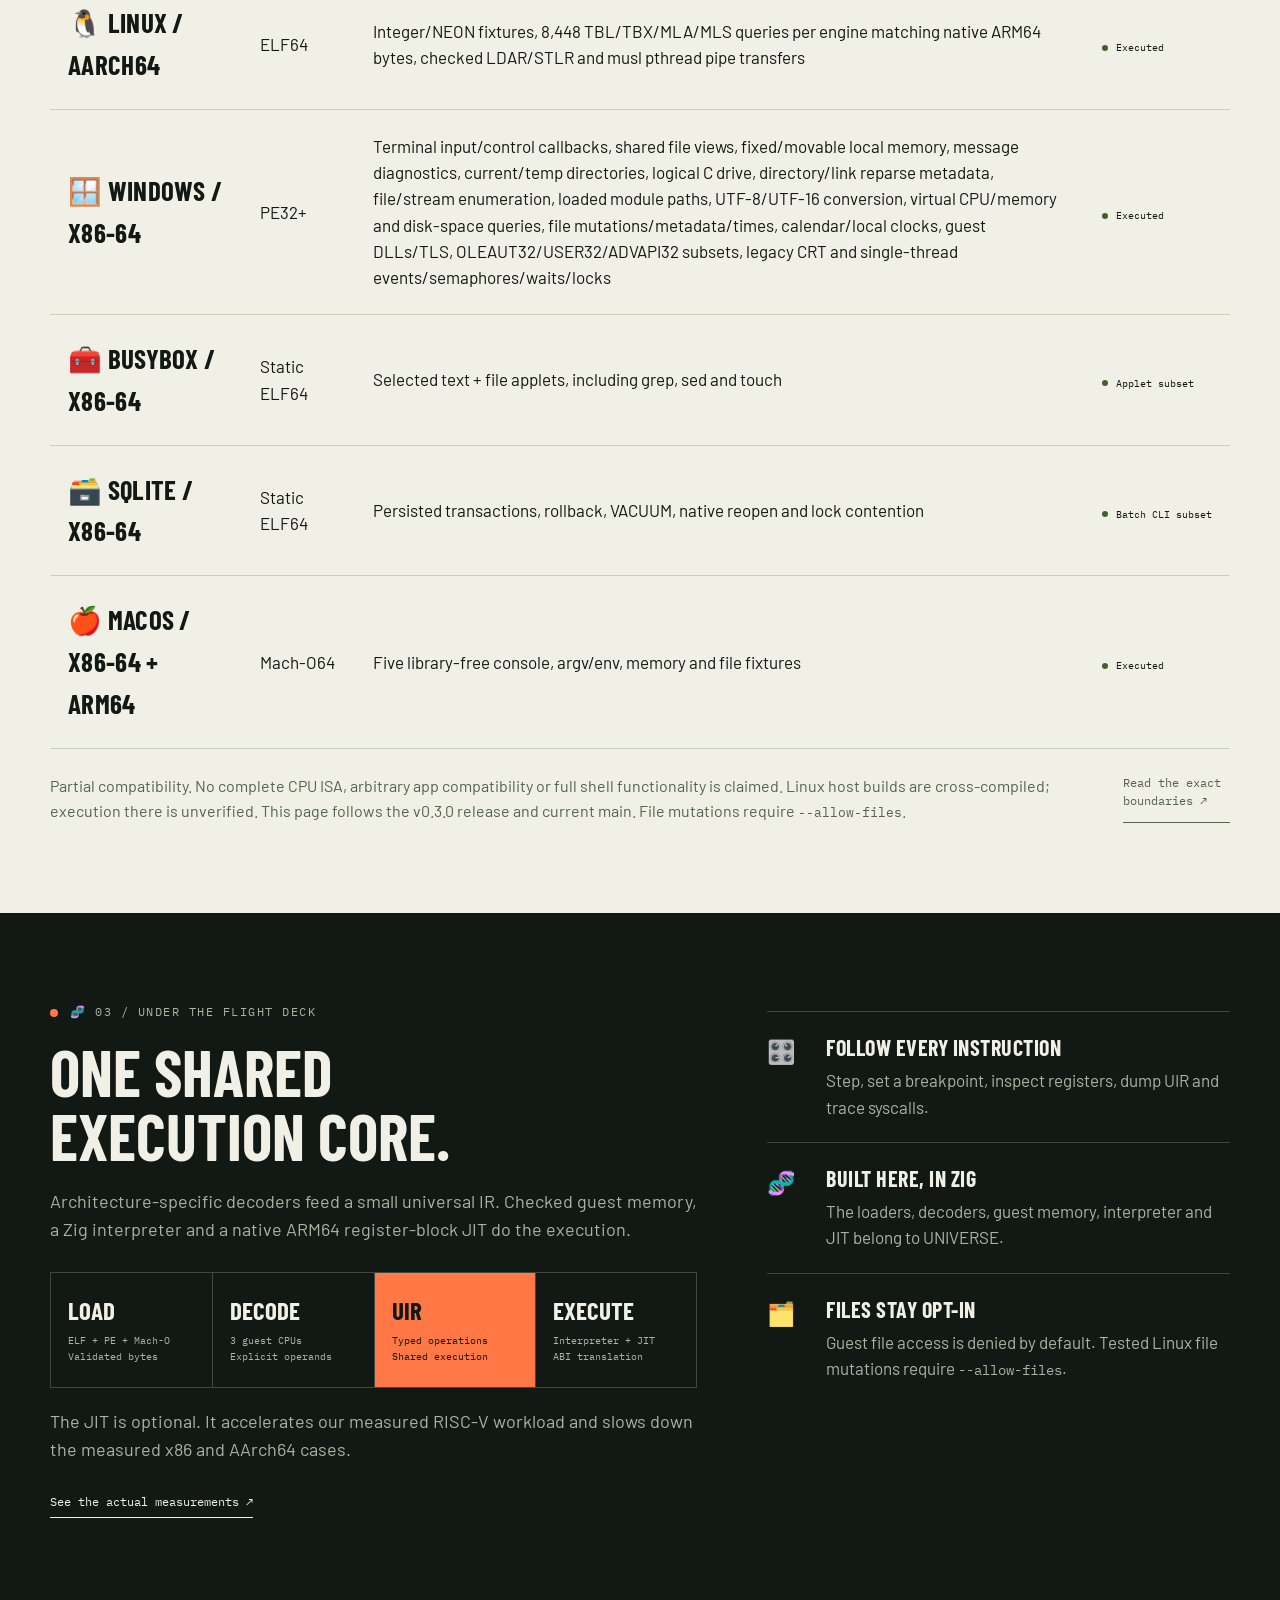
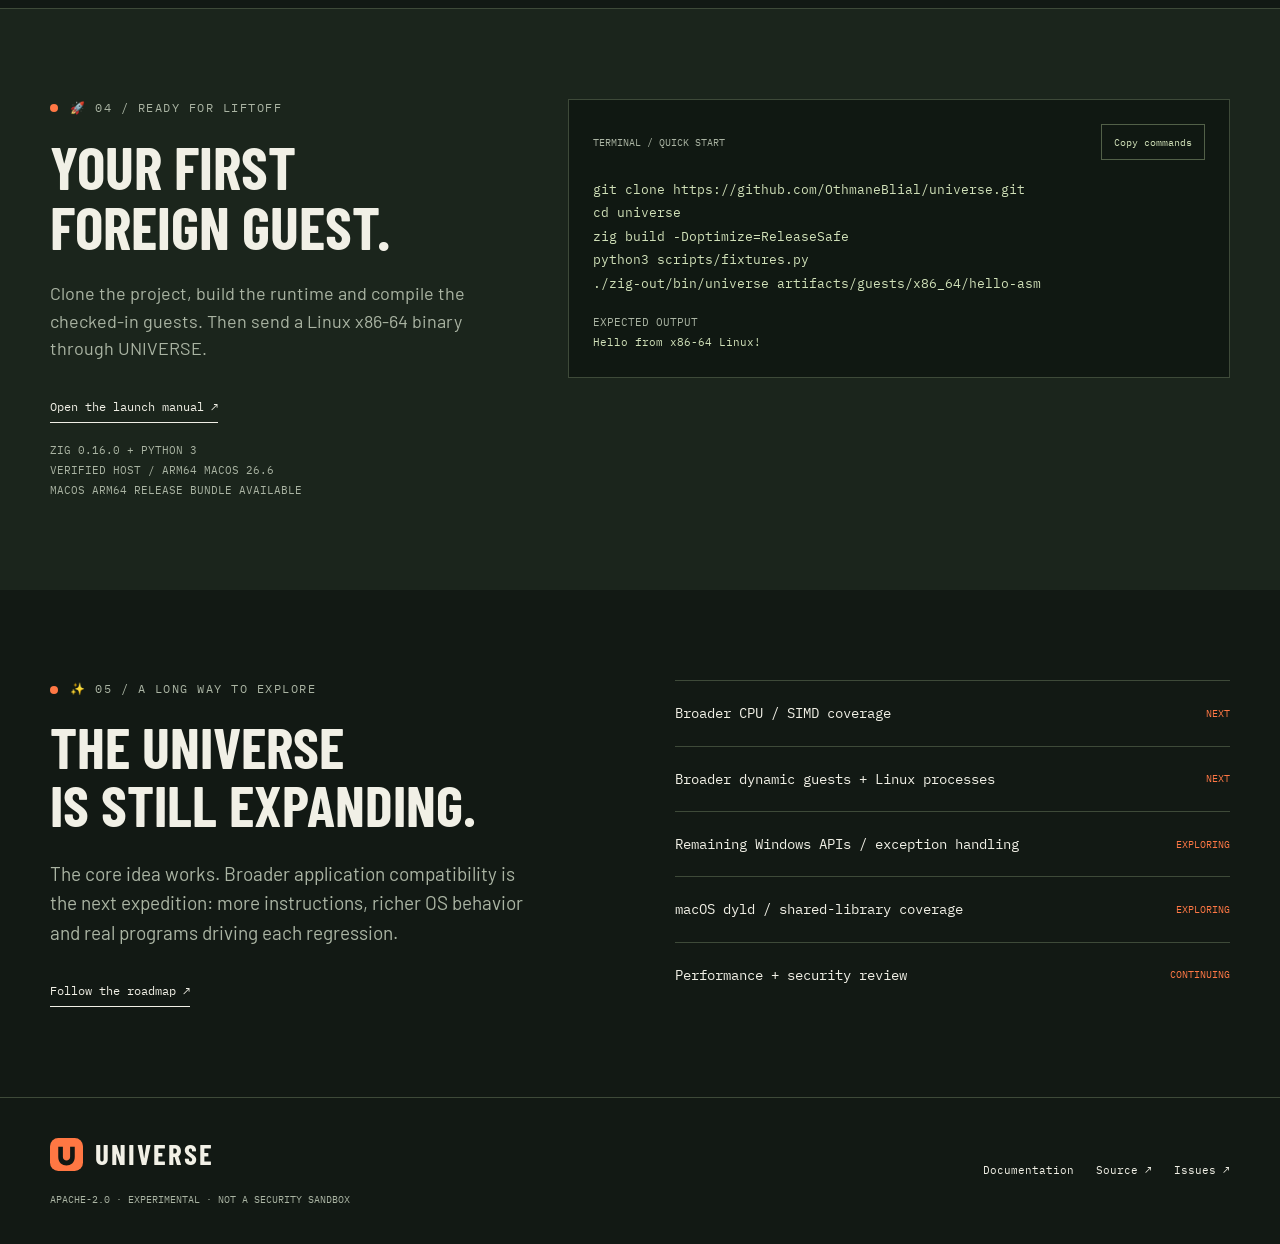
==== commit b63260f5: "docs: point the site to v0.3.0 and refresh the roadmap handoff Co-Authored-By: Claude Opus 5.5 <nore" ====
--- a/site/index.html
+++ b/site/index.html
@@ -57,8 +57,8 @@
             >GitHub ↗</a
           ><a
             class="nav-cta"
-            href="https://github.com/OthmaneBlial/universe/releases/tag/v0.2.2"
-            >Release v0.2.2 <span aria-hidden="true">↗</span></a
+            href="https://github.com/OthmaneBlial/universe/releases/tag/v0.3.0"
+            >Release v0.3.0 <span aria-hidden="true">↗</span></a
           >
         </div>
       </nav>
@@ -496,7 +496,7 @@
               Partial compatibility. No complete CPU ISA, arbitrary app
               compatibility or full shell functionality is claimed. Linux host builds are
               cross-compiled; execution there is unverified. This page follows
-              the v0.2.2 release and current main. File mutations
+              the v0.3.0 release and current main. File mutations
               require <code>--allow-files</code>.
             </p>
             <a class="text-link" href="docs.html#compatibility"
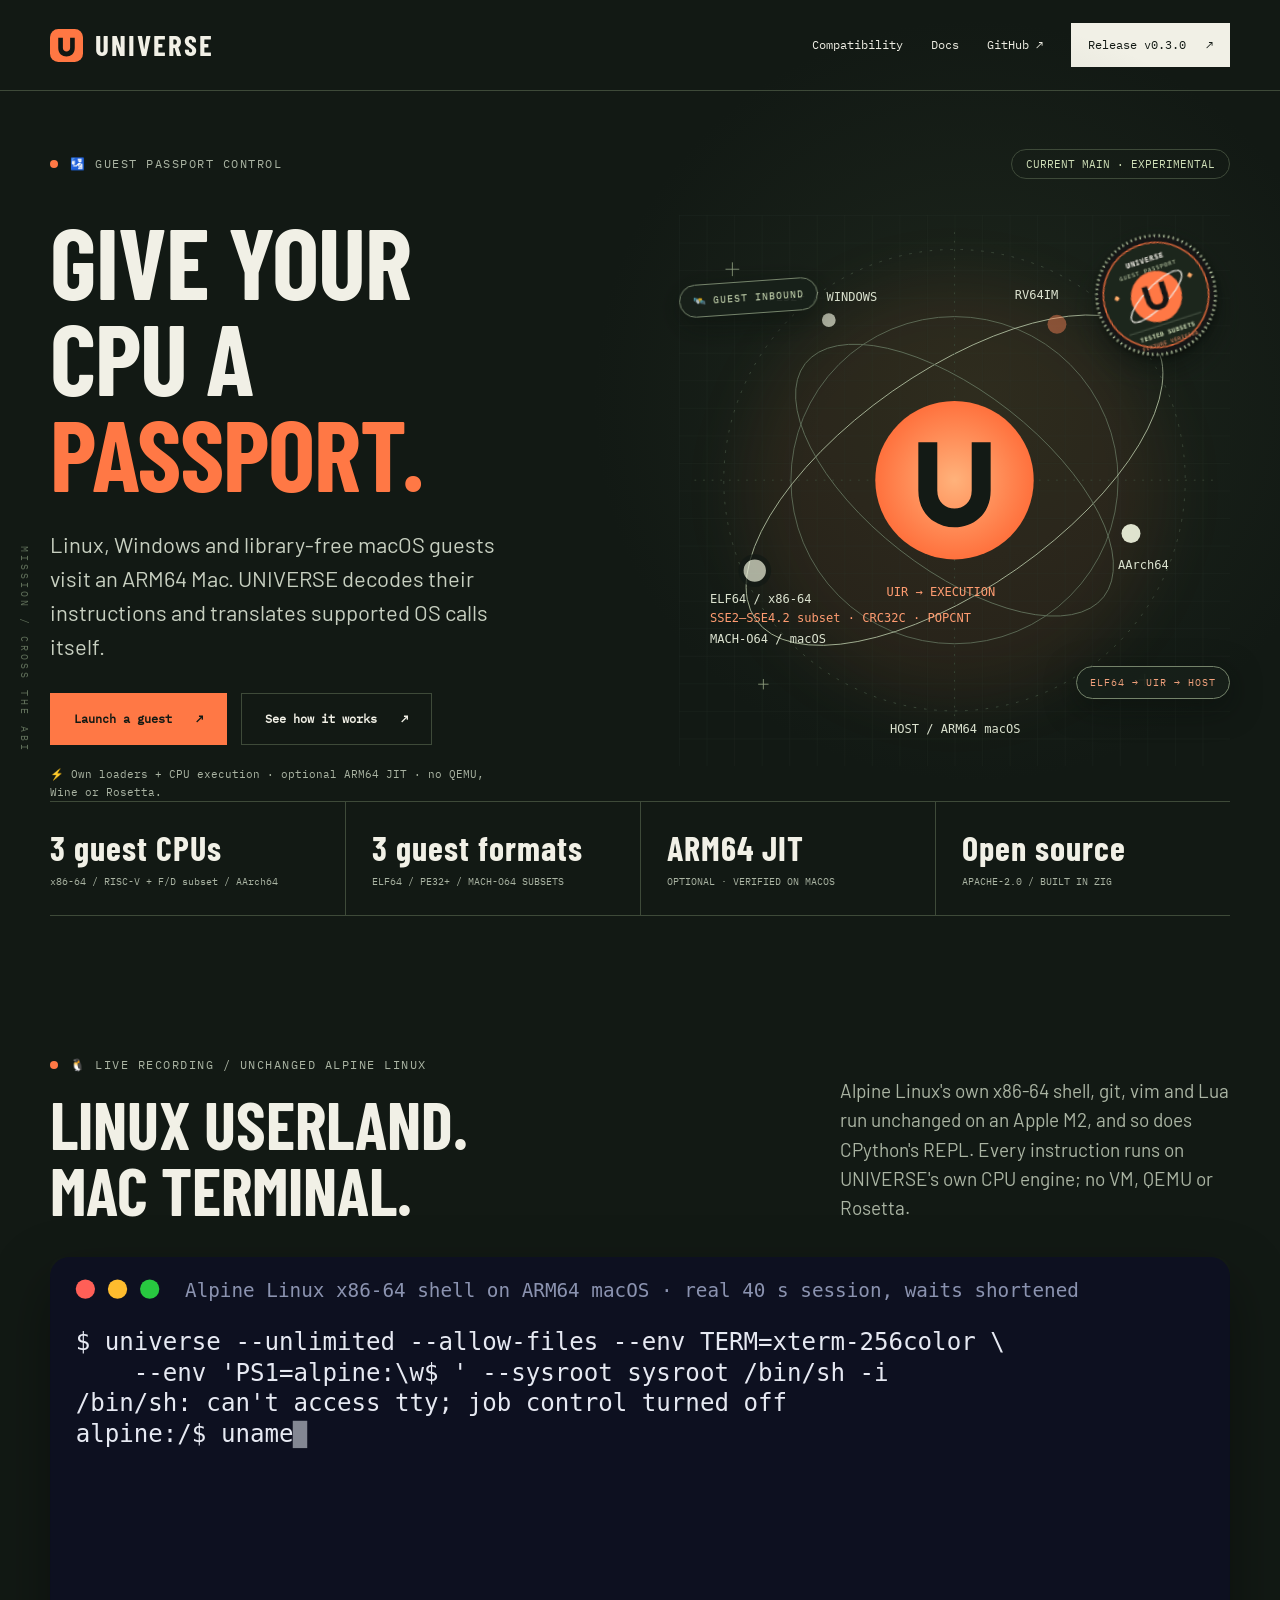
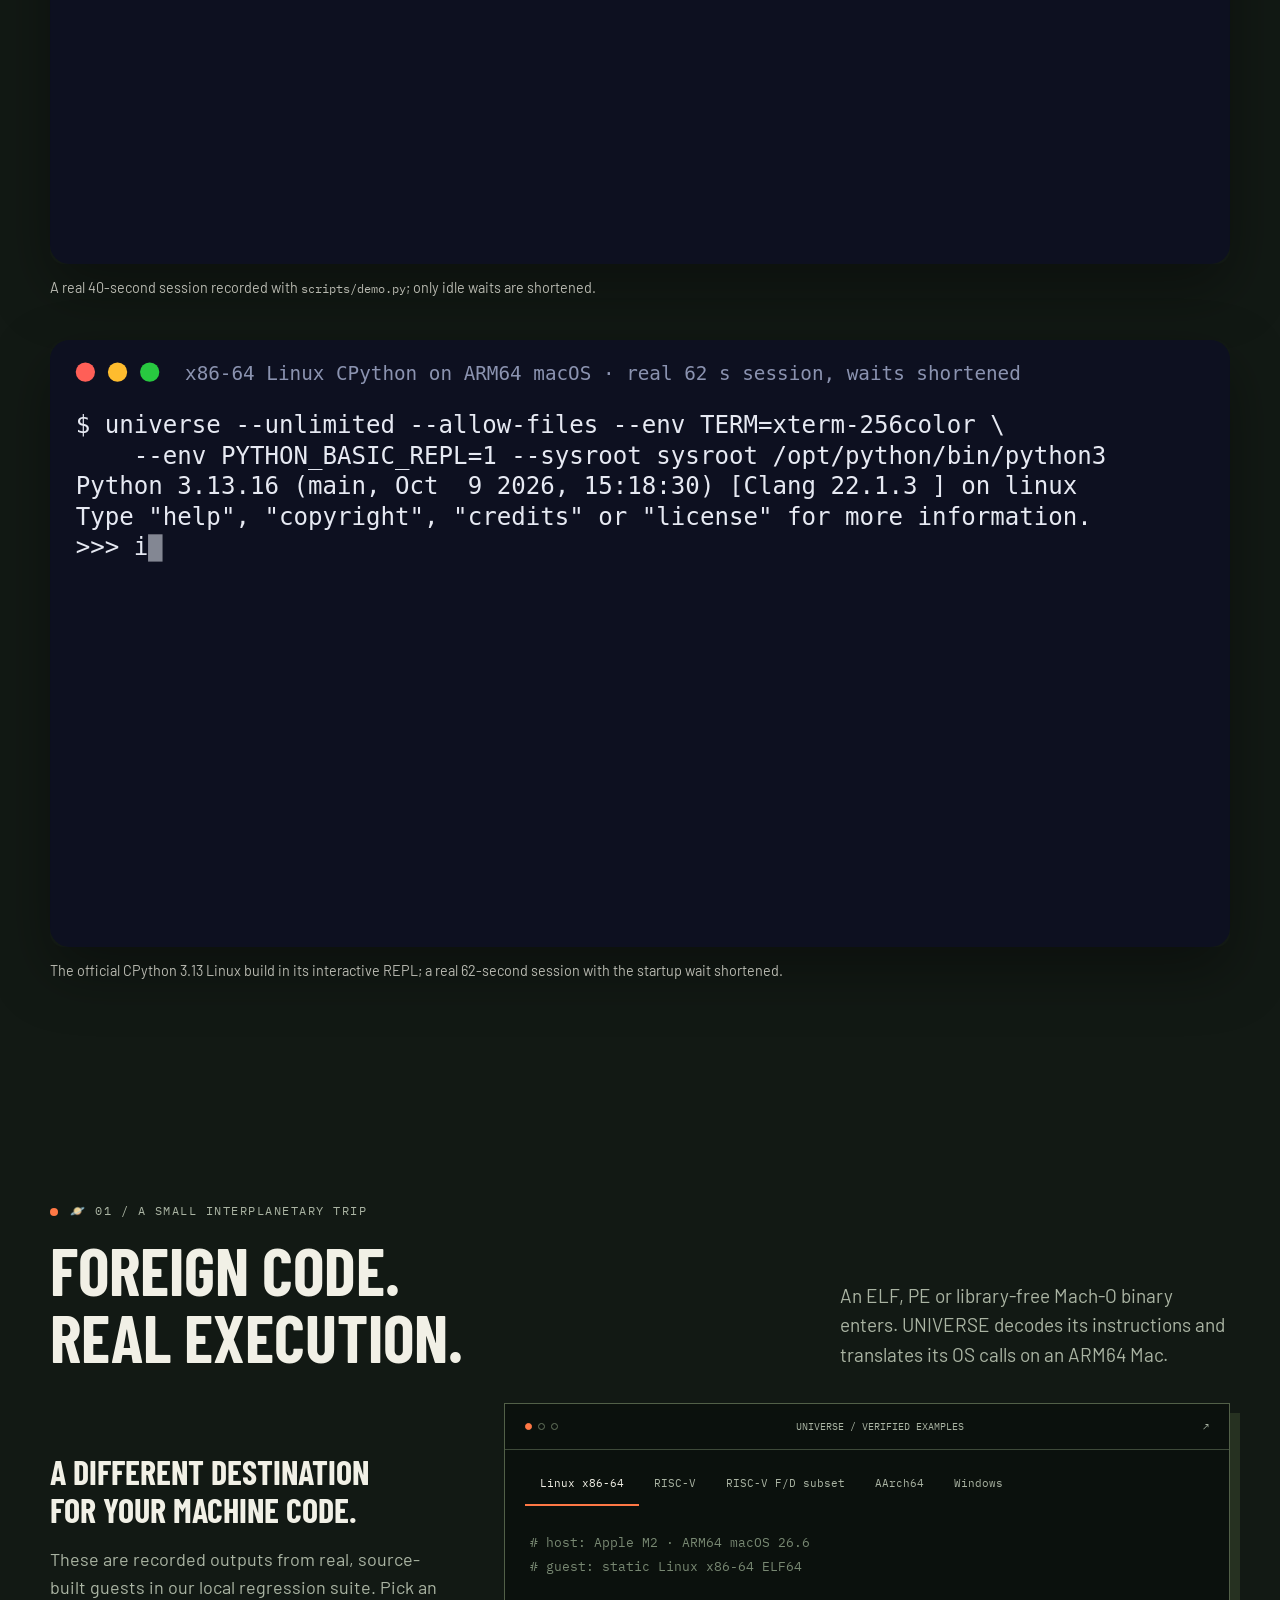
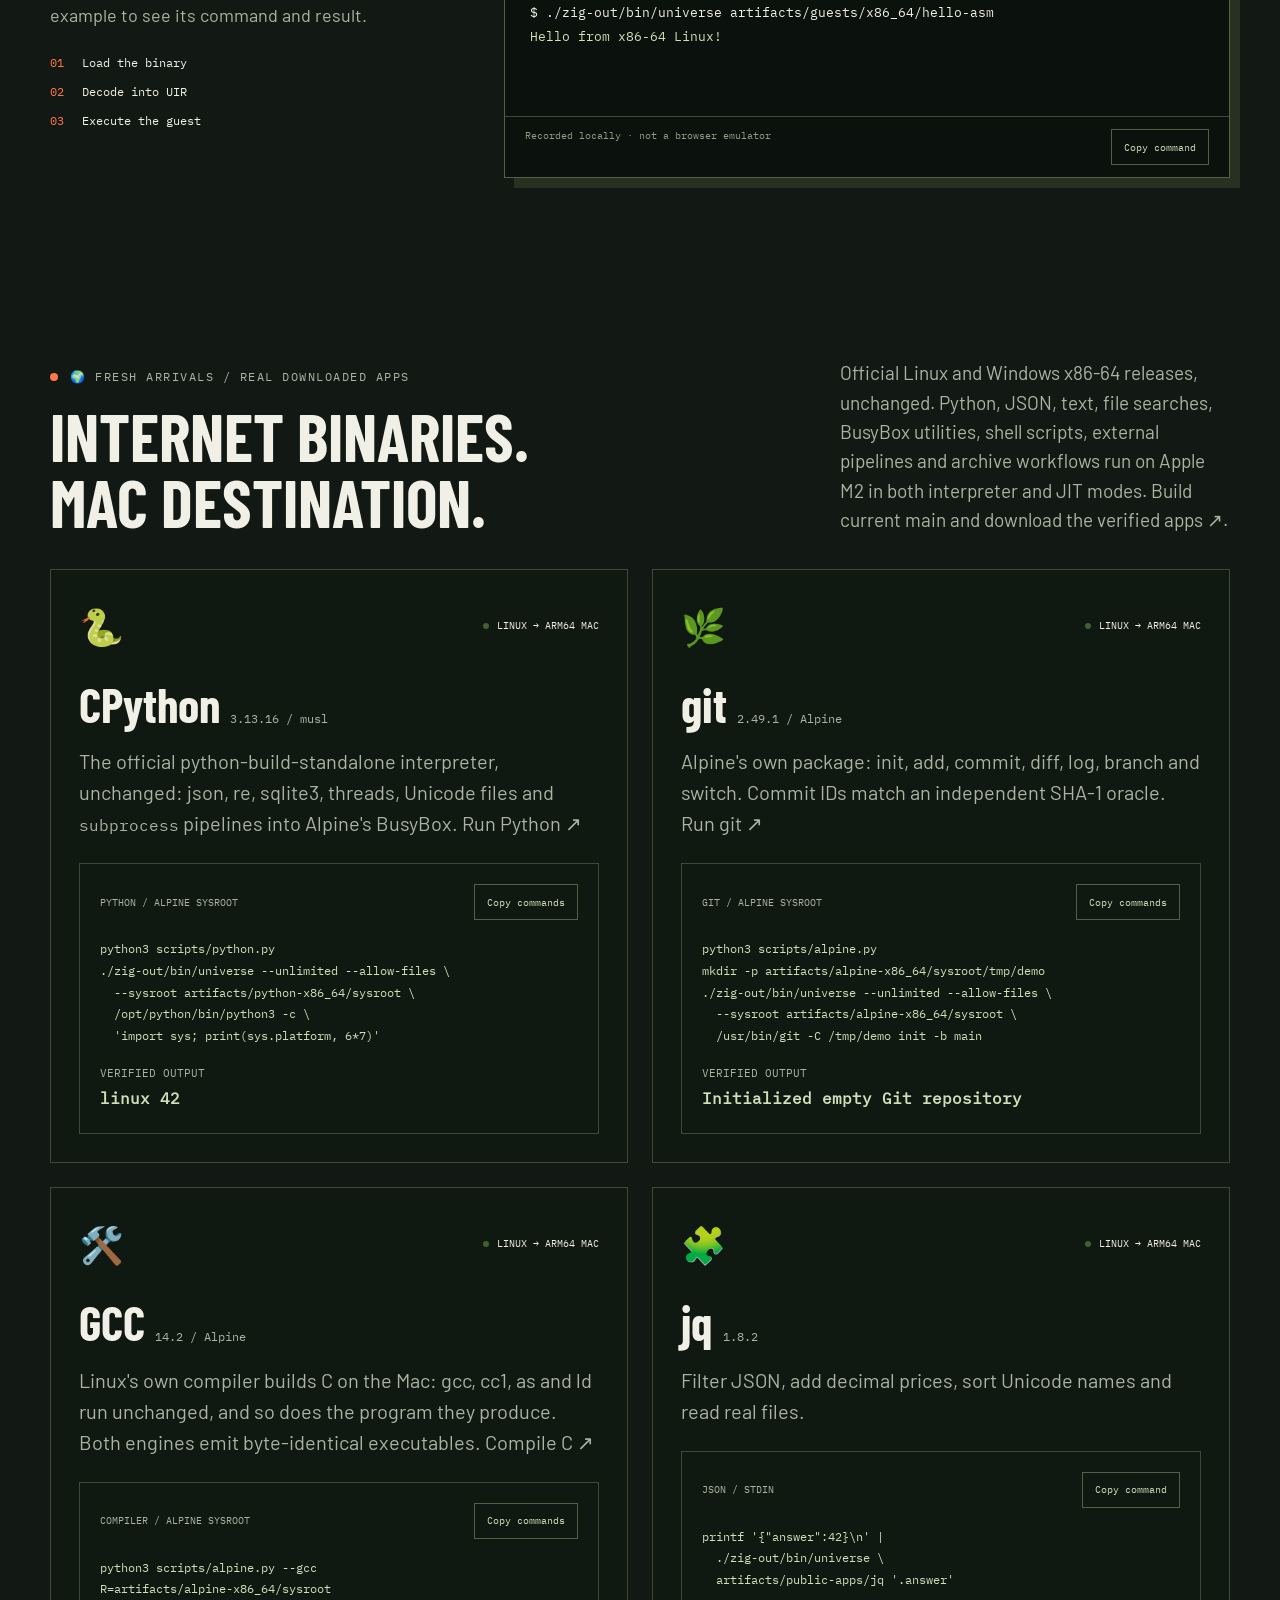
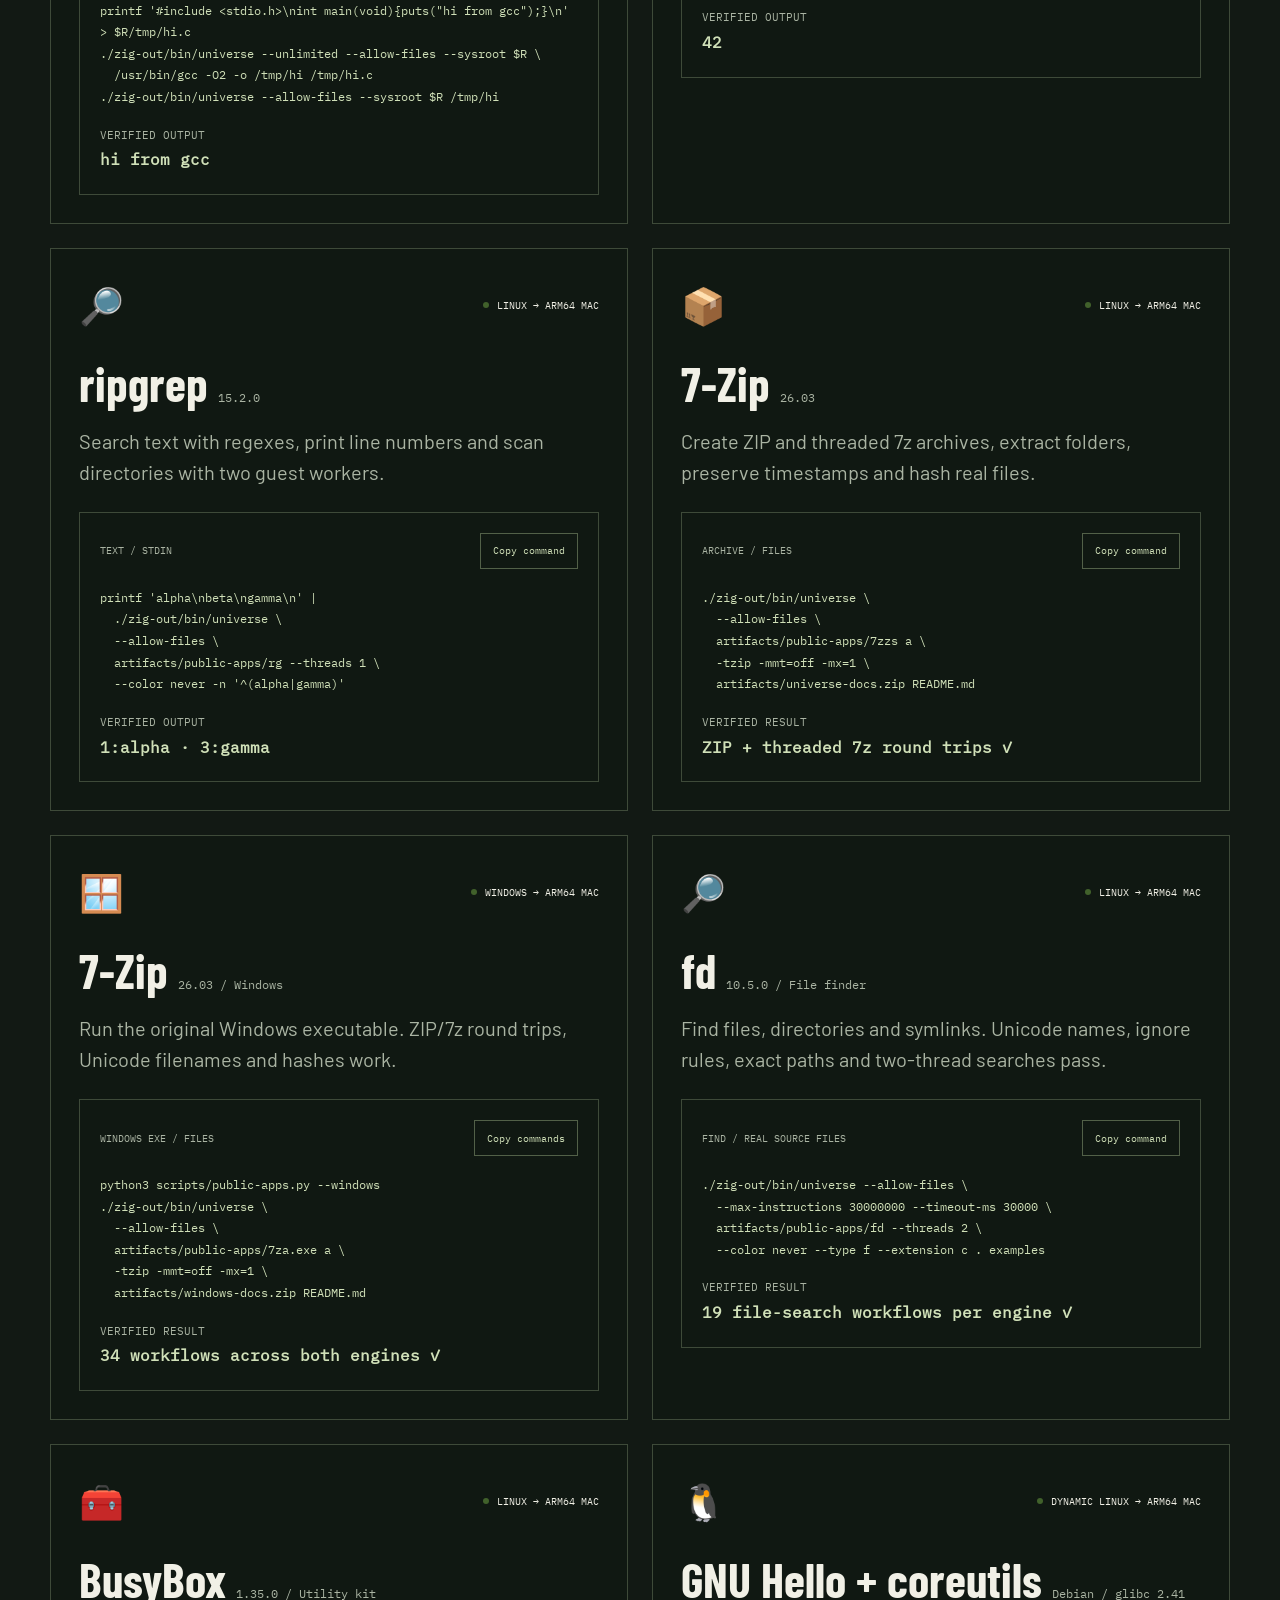
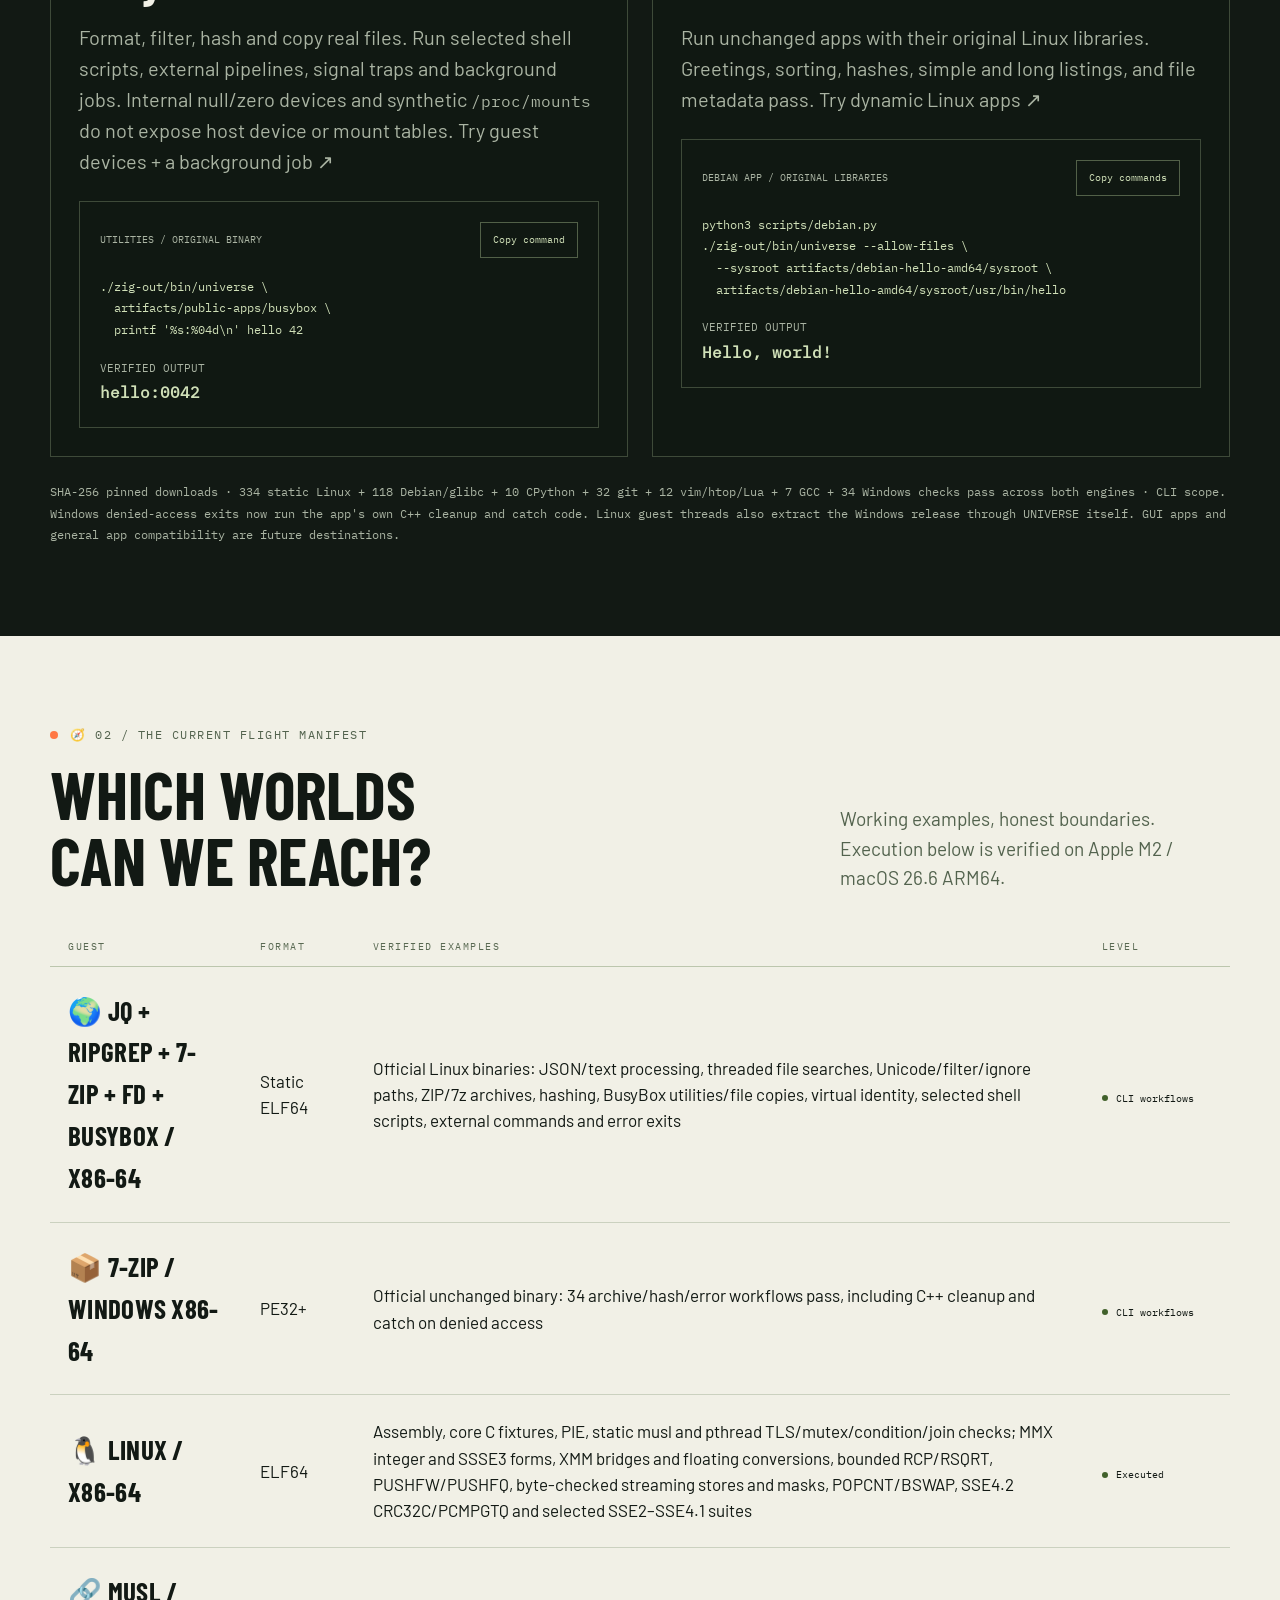
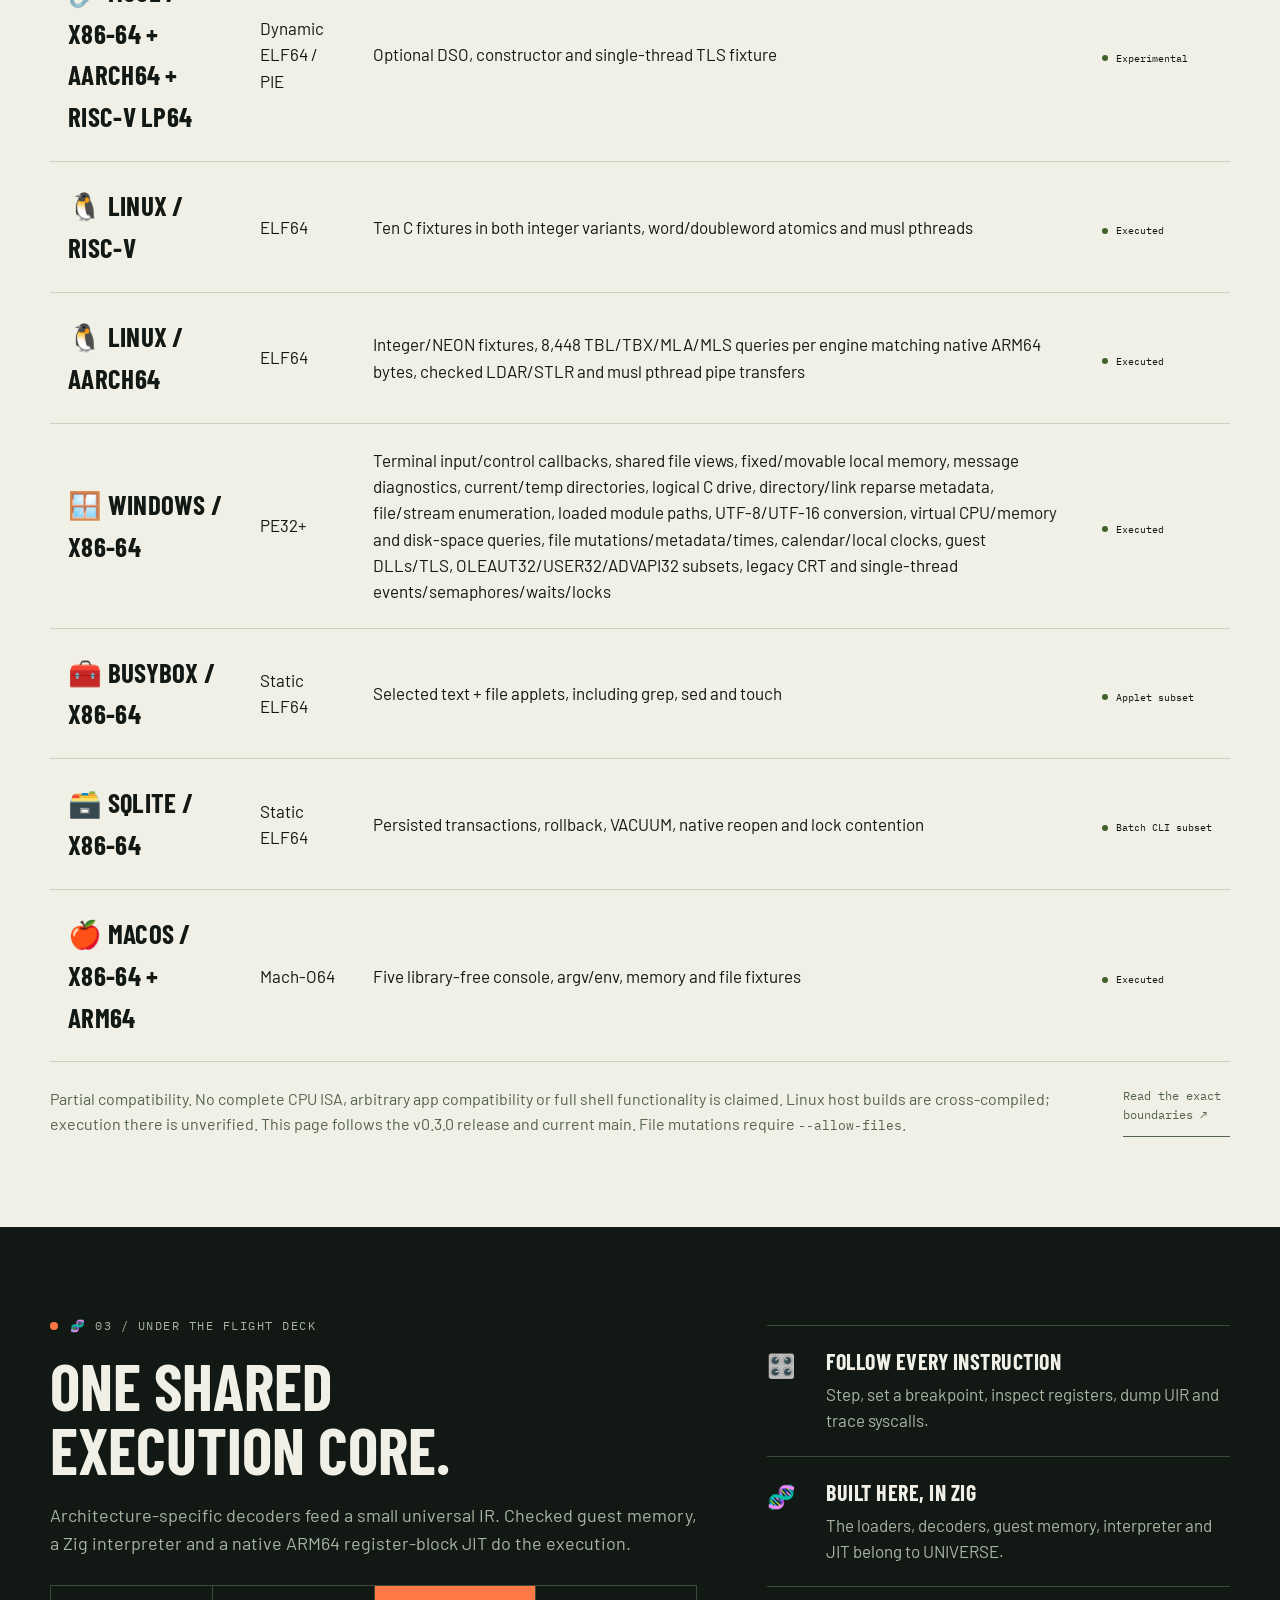
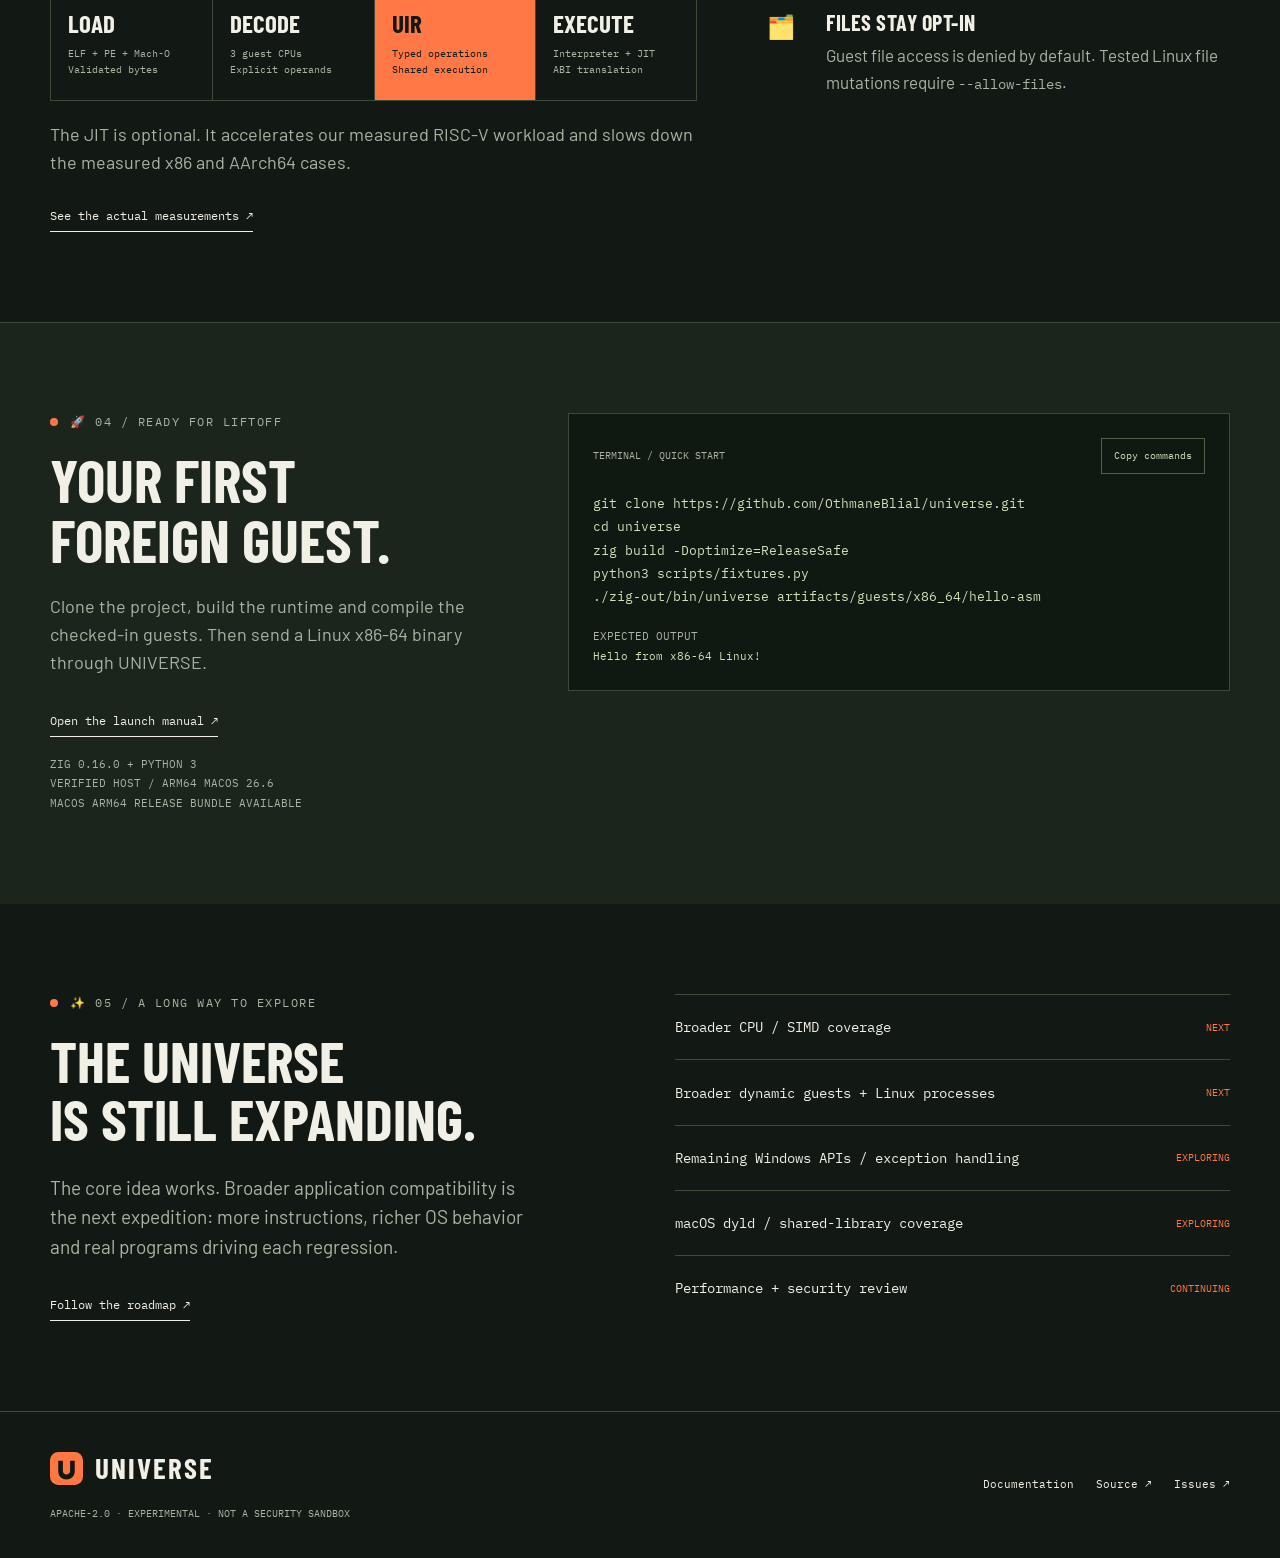
==== commit 025de5ef: "docs(site): add the GCC compile demo Co-Authored-By: Claude Opus 5.5 <noreply@anthropic.com>" ====
--- a/site/index.html
+++ b/site/index.html
@@ -305,6 +305,21 @@
             </div>
           </article>
           <article class="app-card">
+            <div class="app-heading"><span aria-hidden="true">🛠️</span><span class="status">LINUX → ARM64 MAC</span></div>
+            <h3>GCC <small>14.2 / Alpine</small></h3>
+            <p>Linux's own compiler builds C on the Mac: gcc, cc1, as and ld run unchanged, and so does the program they produce. Both engines emit byte-identical executables. <a href="https://github.com/OthmaneBlial/universe/blob/main/docs/git.md#gcc-compile-on-the-mac-with-linuxs-own-compiler">Compile C ↗</a></p>
+            <div class="code-block">
+              <div class="code-label"><span>COMPILER / ALPINE SYSROOT</span><button class="copy" data-copy="app-gcc">Copy commands</button></div>
+              <pre id="app-gcc"><code>python3 scripts/alpine.py --gcc
+R=artifacts/alpine-x86_64/sysroot
+printf '#include &lt;stdio.h&gt;\nint main(void){puts("hi from gcc");}\n' &gt; $R/tmp/hi.c
+./zig-out/bin/universe --unlimited --allow-files --sysroot $R \
+  /usr/bin/gcc -O2 -o /tmp/hi /tmp/hi.c
+./zig-out/bin/universe --allow-files --sysroot $R /tmp/hi</code></pre>
+              <div class="launch-meta">VERIFIED OUTPUT <strong>hi from gcc</strong></div>
+            </div>
+          </article>
+          <article class="app-card">
             <div class="app-heading"><span aria-hidden="true">🧩</span><span class="status">LINUX → ARM64 MAC</span></div>
             <h3>jq <small>1.8.2</small></h3>
             <p>Filter JSON, add decimal prices, sort Unicode names and read real files.</p>
@@ -398,7 +413,7 @@
             </div>
           </article>
         </div>
-        <p class="apps-note">SHA-256 pinned downloads · 334 static Linux + 118 Debian/glibc + 10 CPython + 32 git + 34 Windows checks pass across both engines · CLI scope.
+        <p class="apps-note">SHA-256 pinned downloads · 334 static Linux + 118 Debian/glibc + 10 CPython + 32 git + 12 vim/htop/Lua + 7 GCC + 34 Windows checks pass across both engines · CLI scope.
           Windows denied-access exits now run the app's own C++ cleanup and catch code.
           Linux guest threads also extract the Windows release through UNIVERSE itself.
           GUI apps and general app compatibility are future destinations.</p>
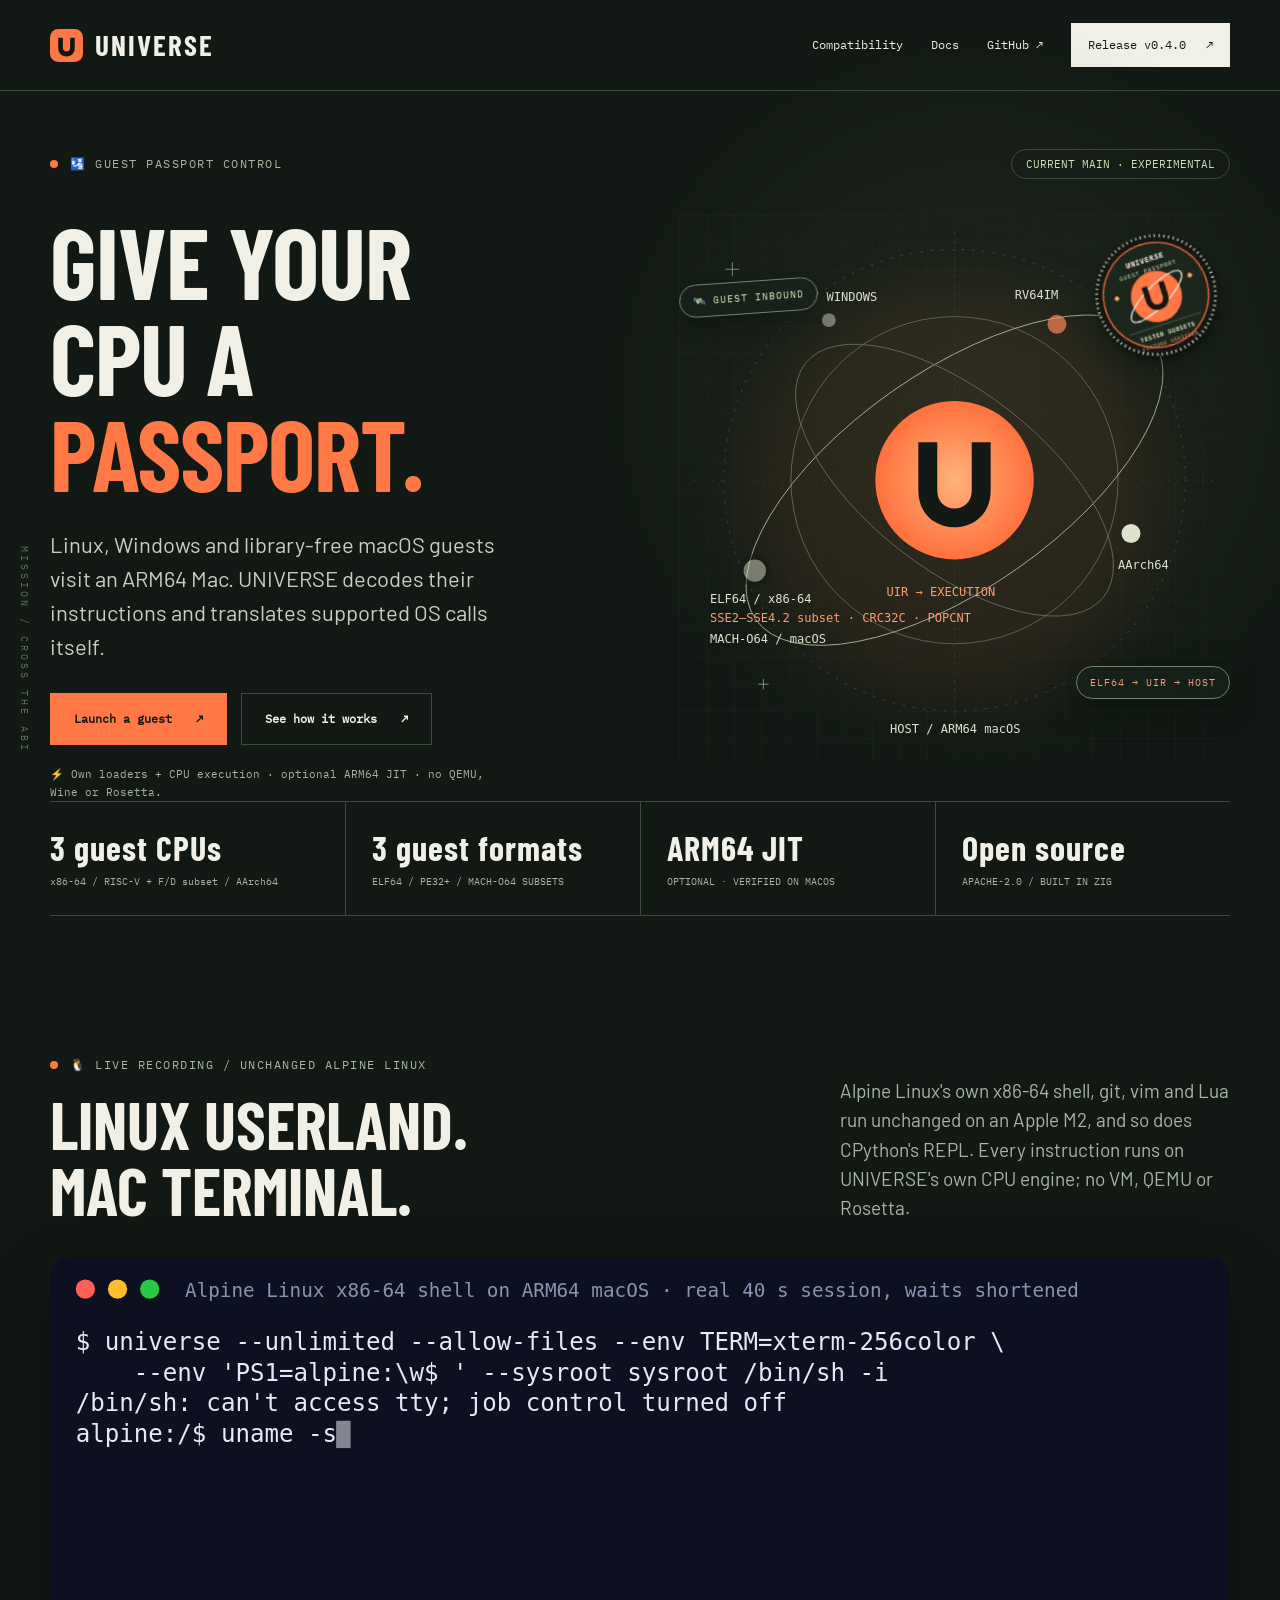
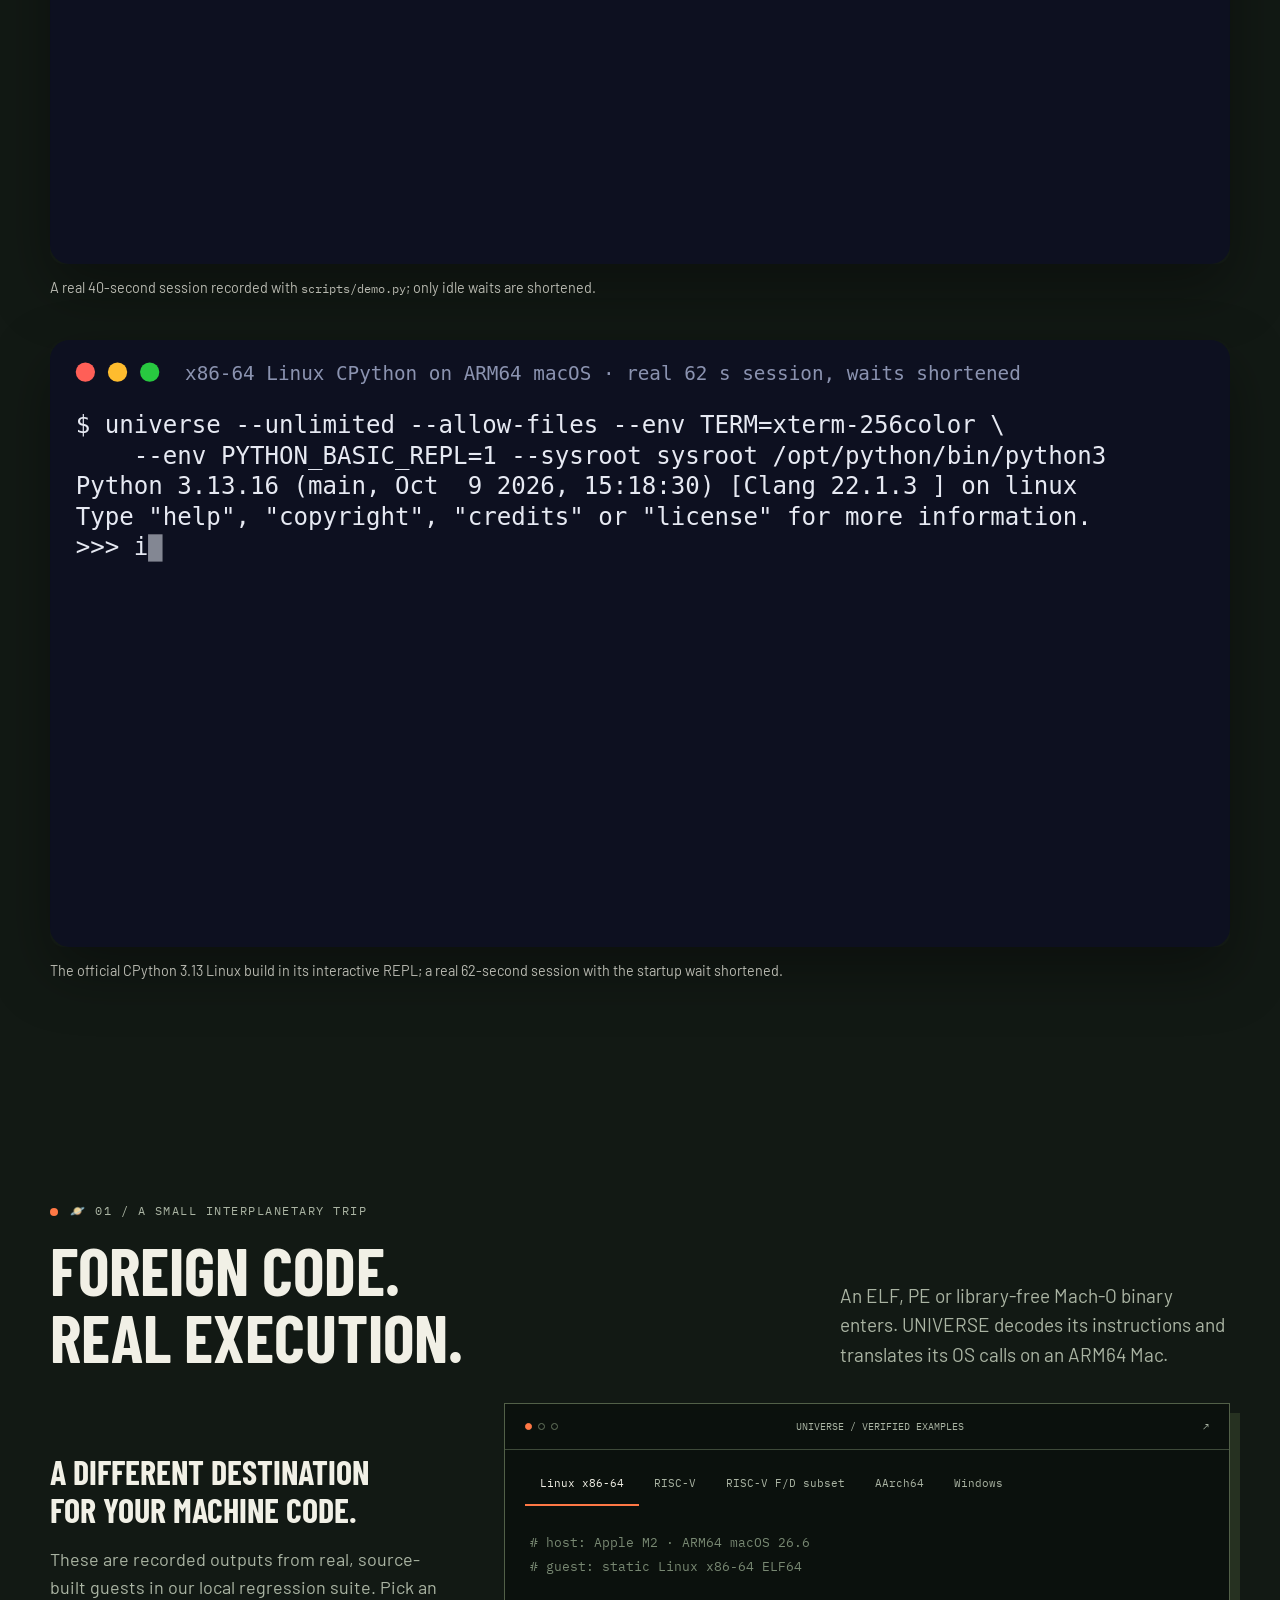
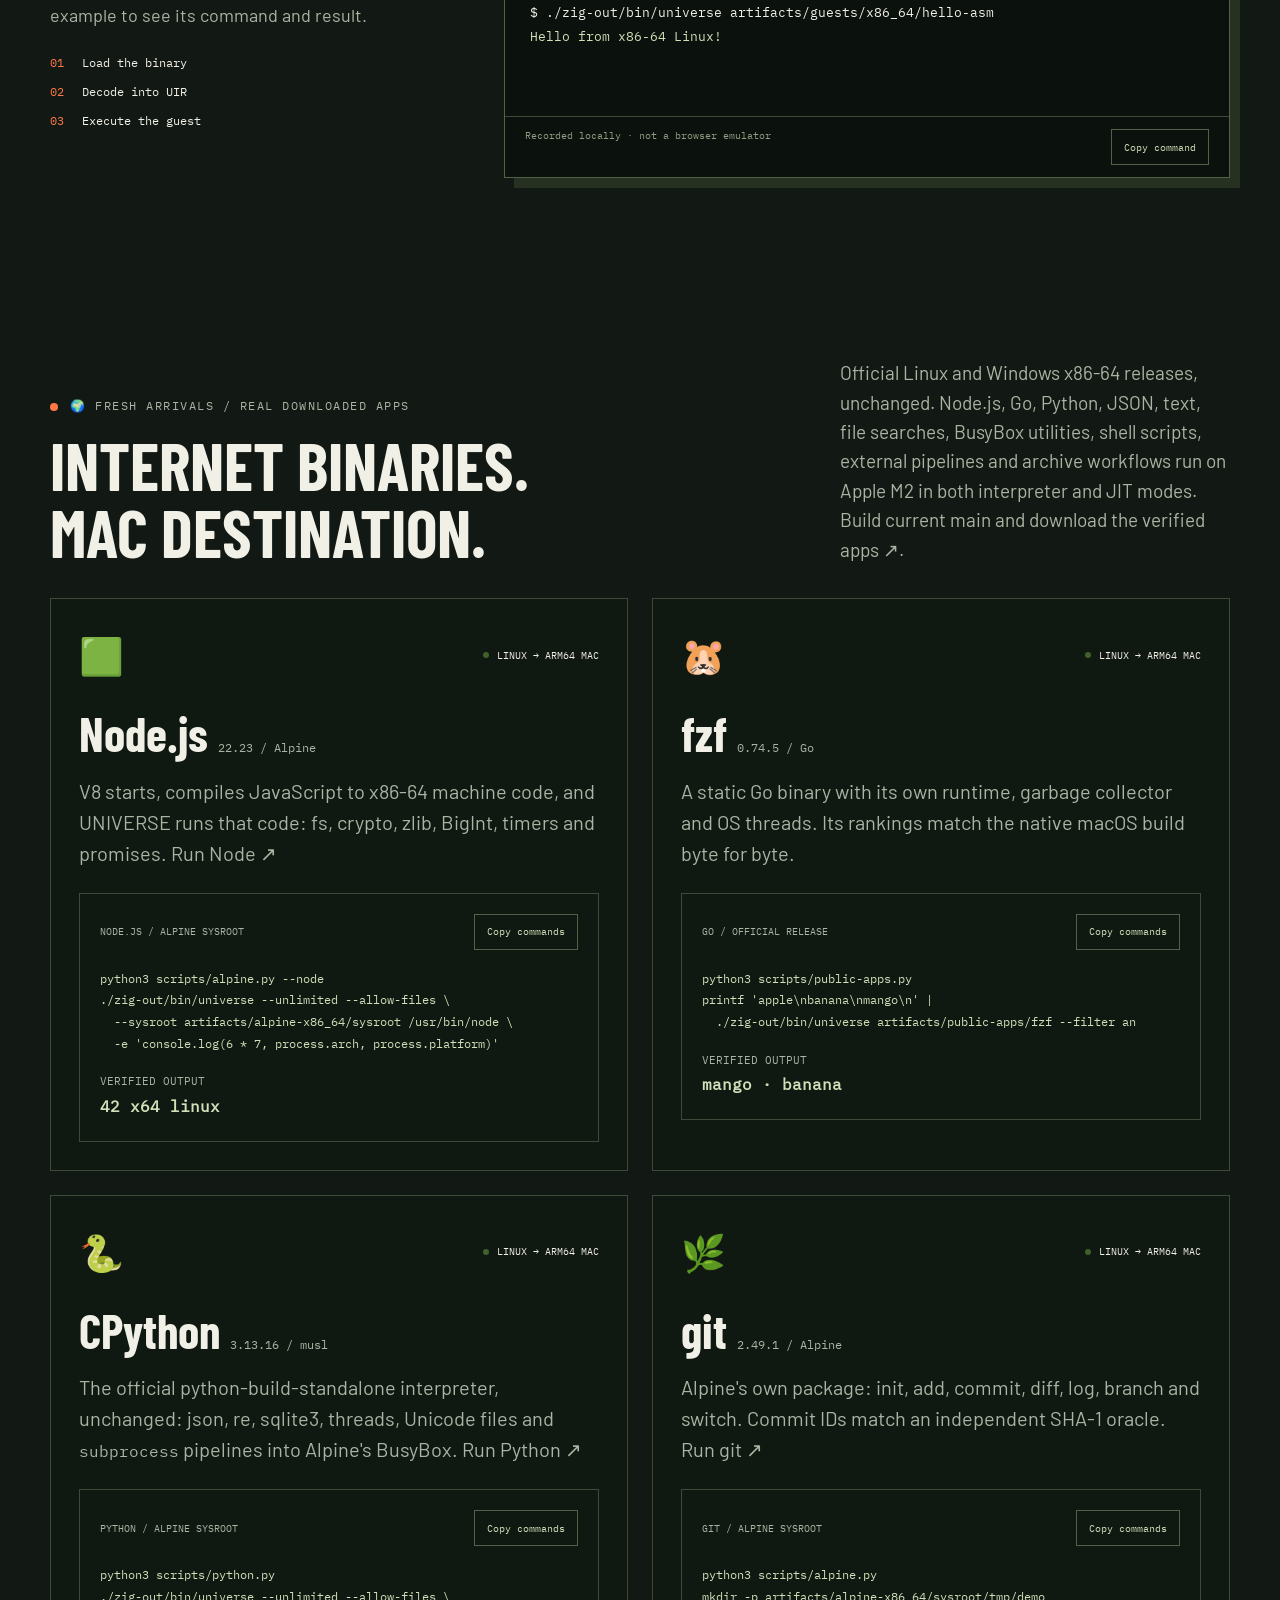
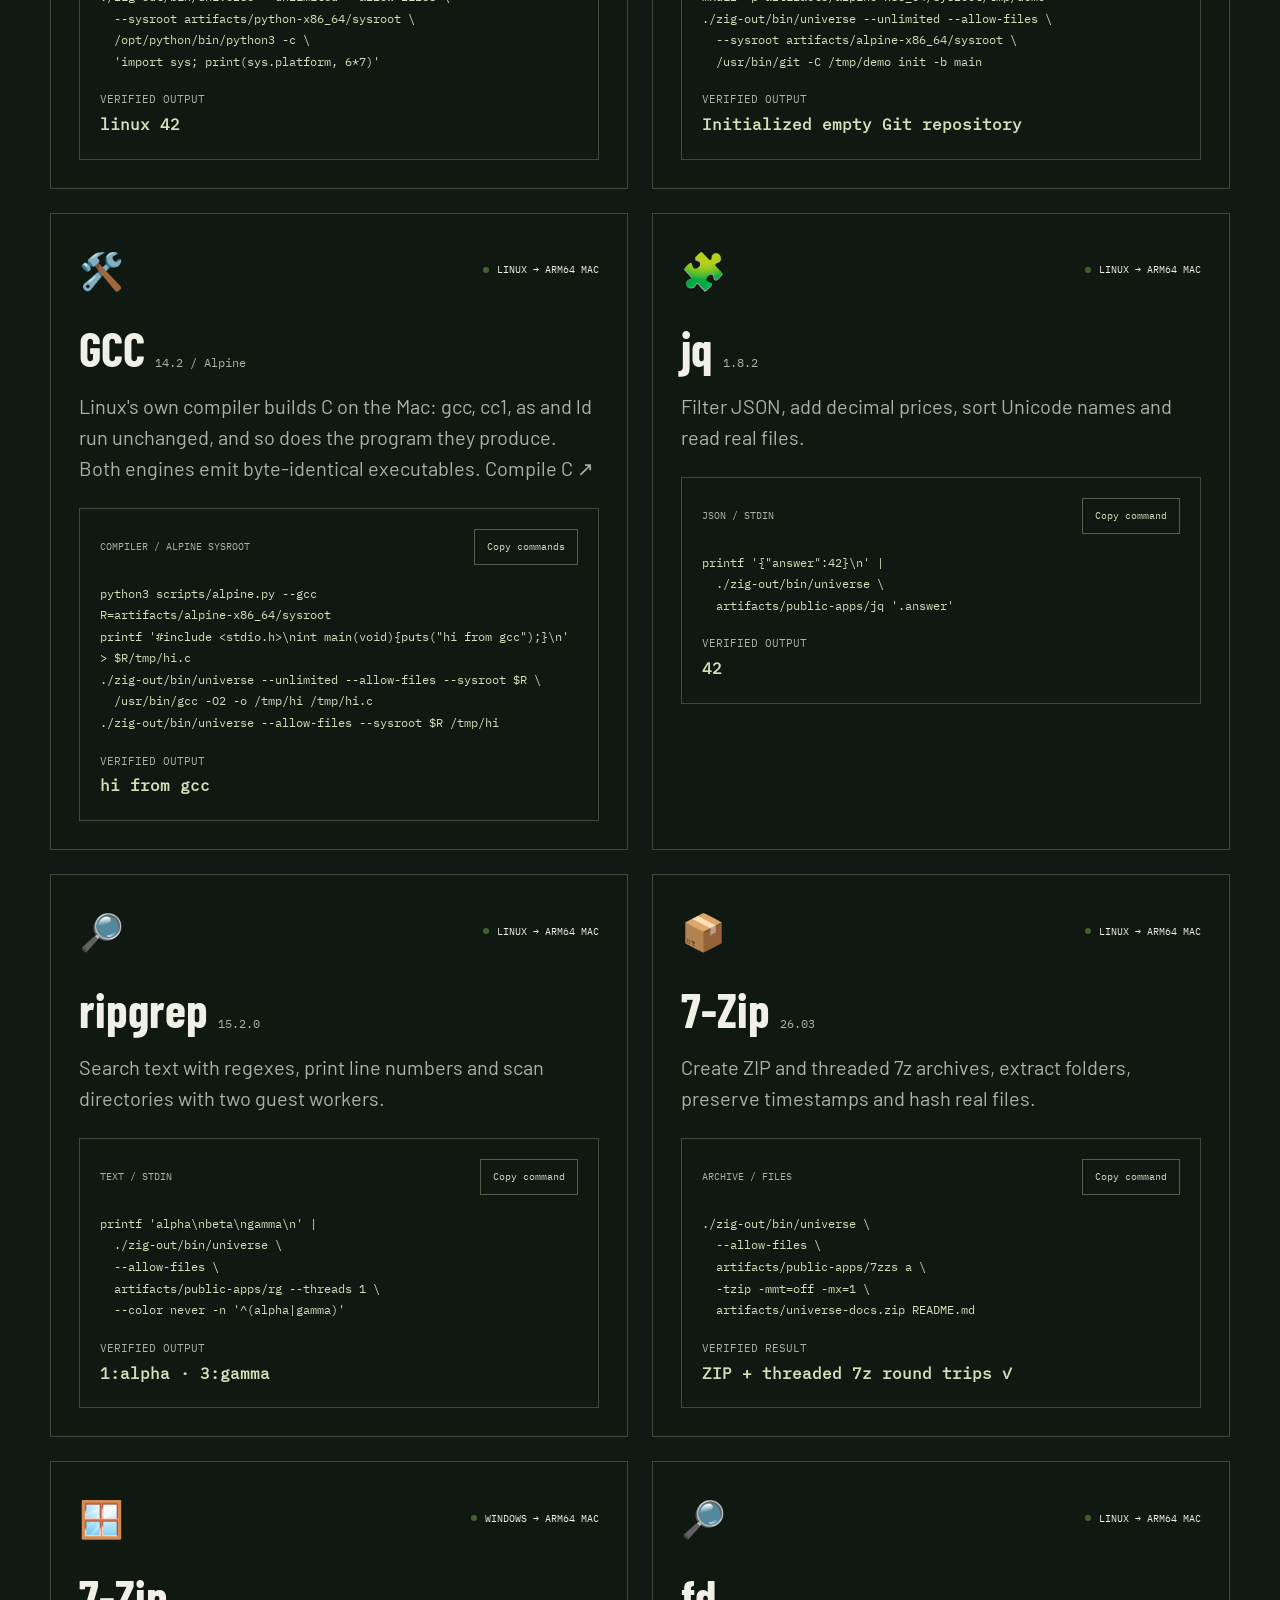
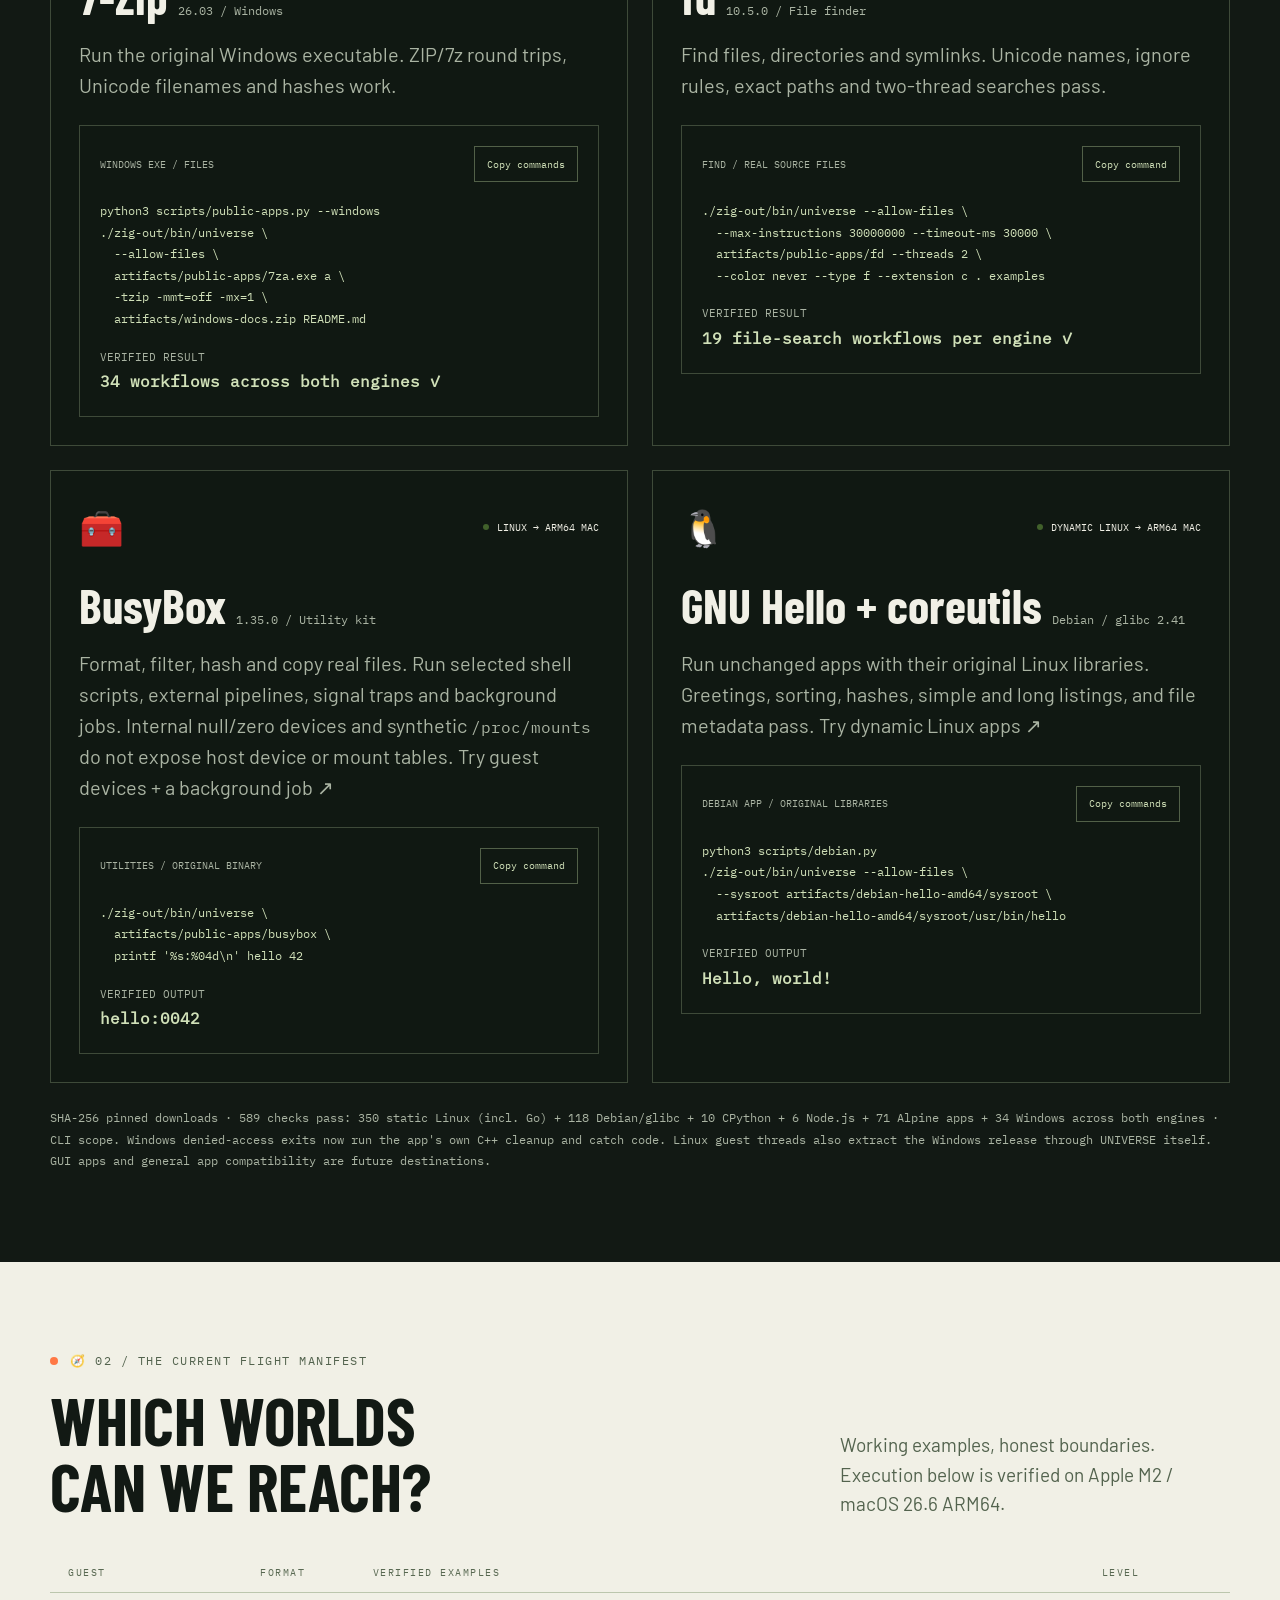
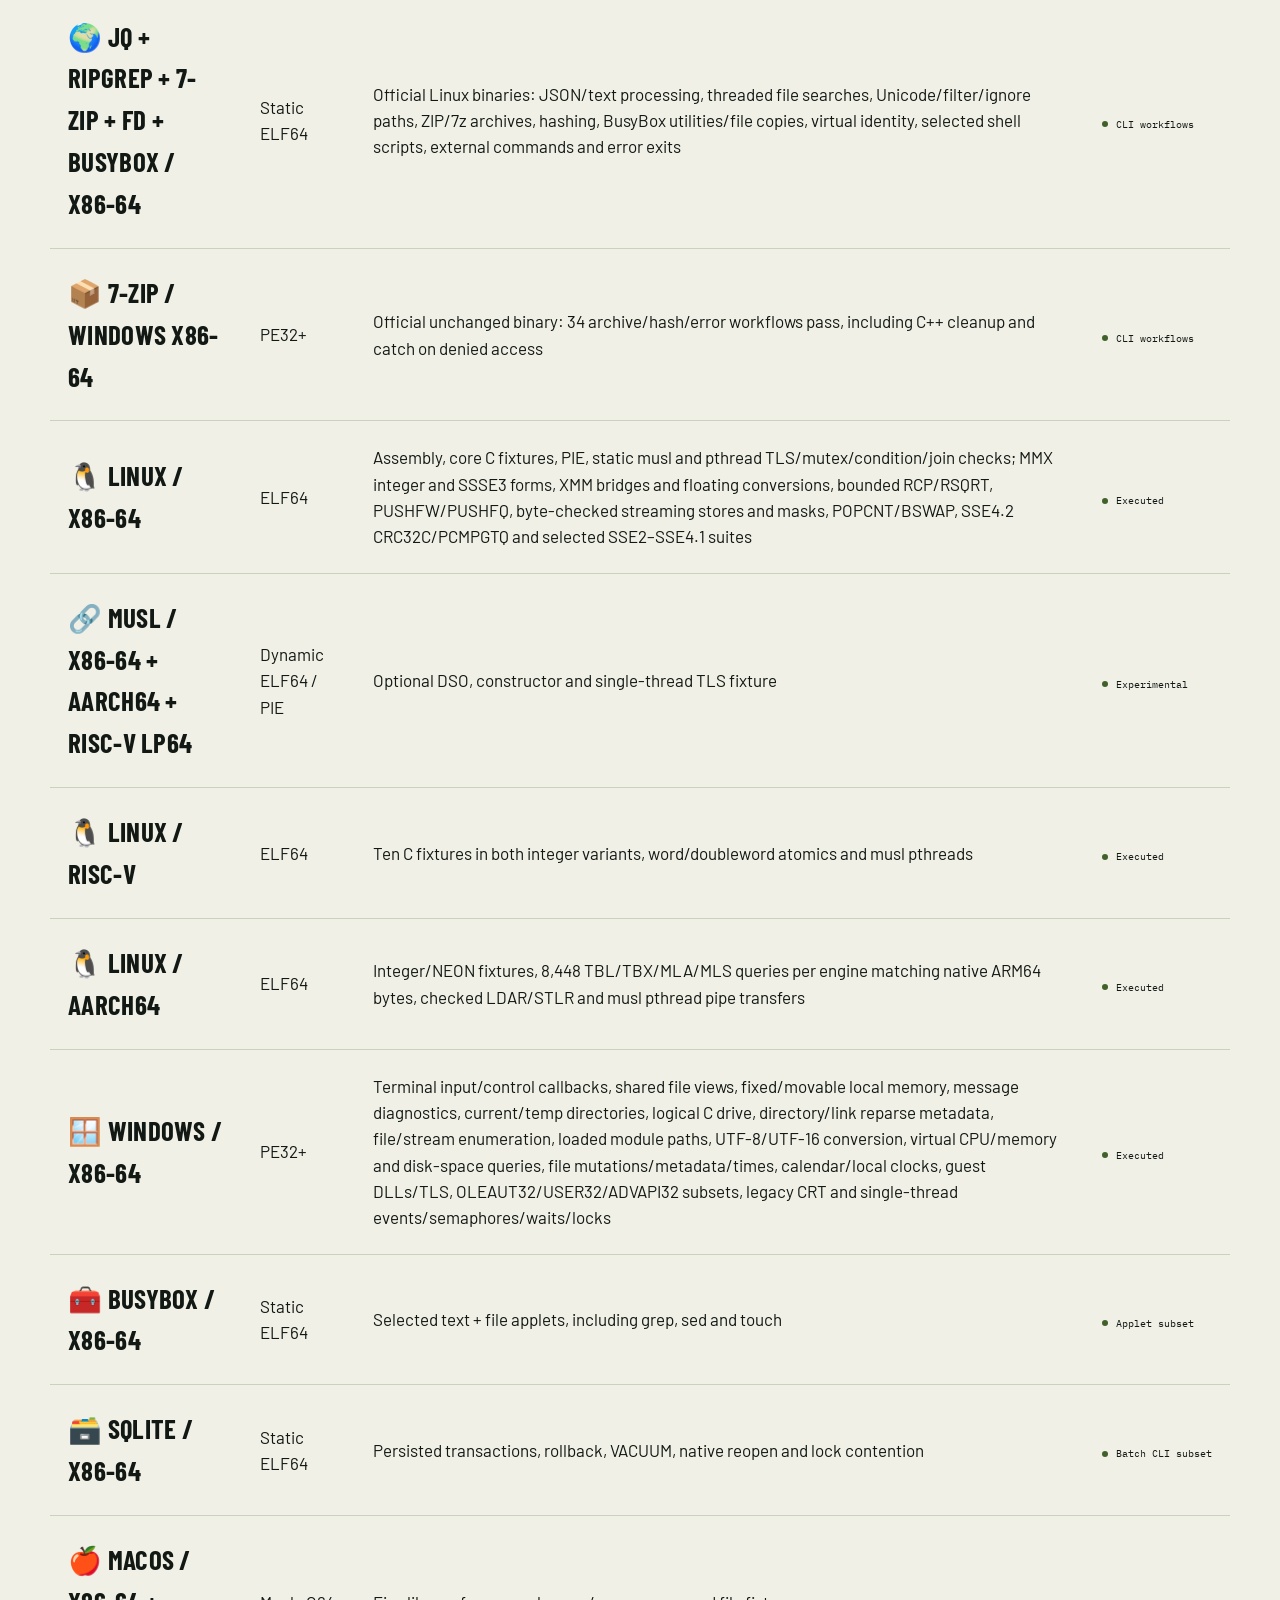
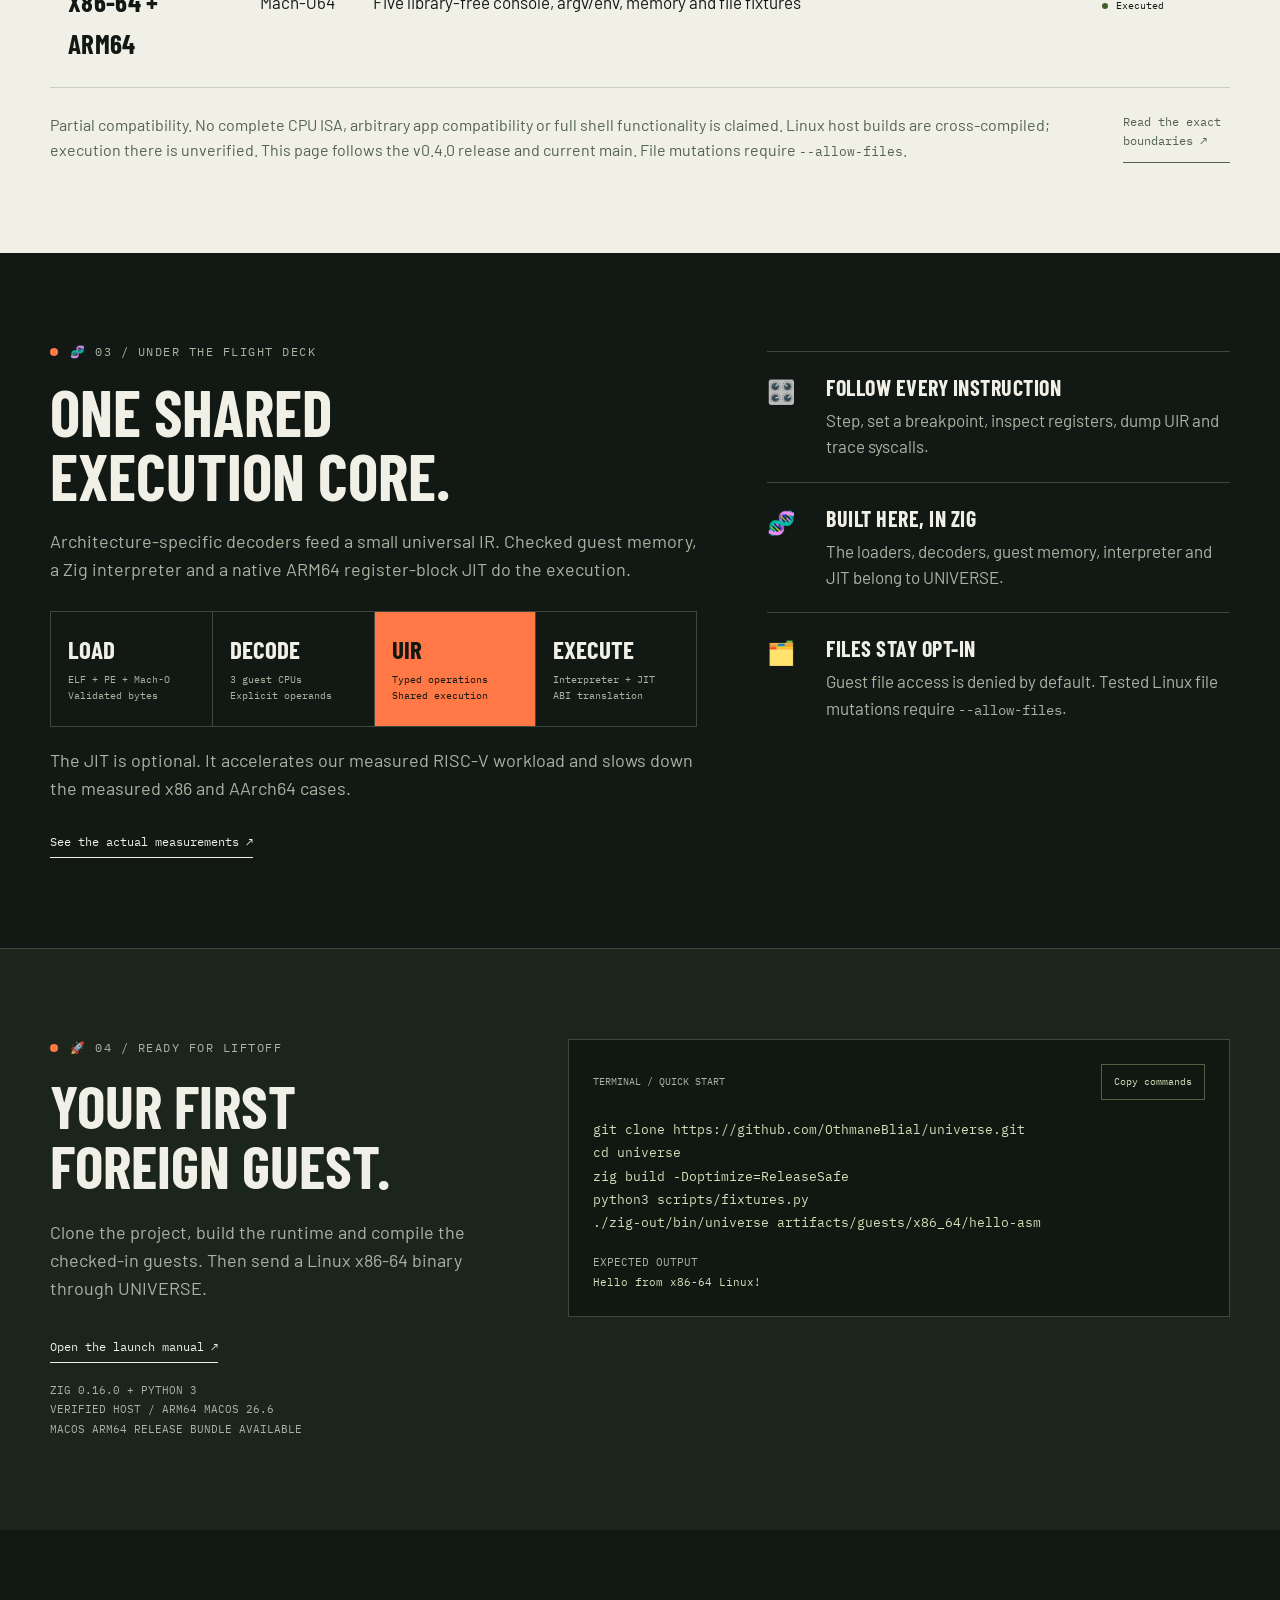
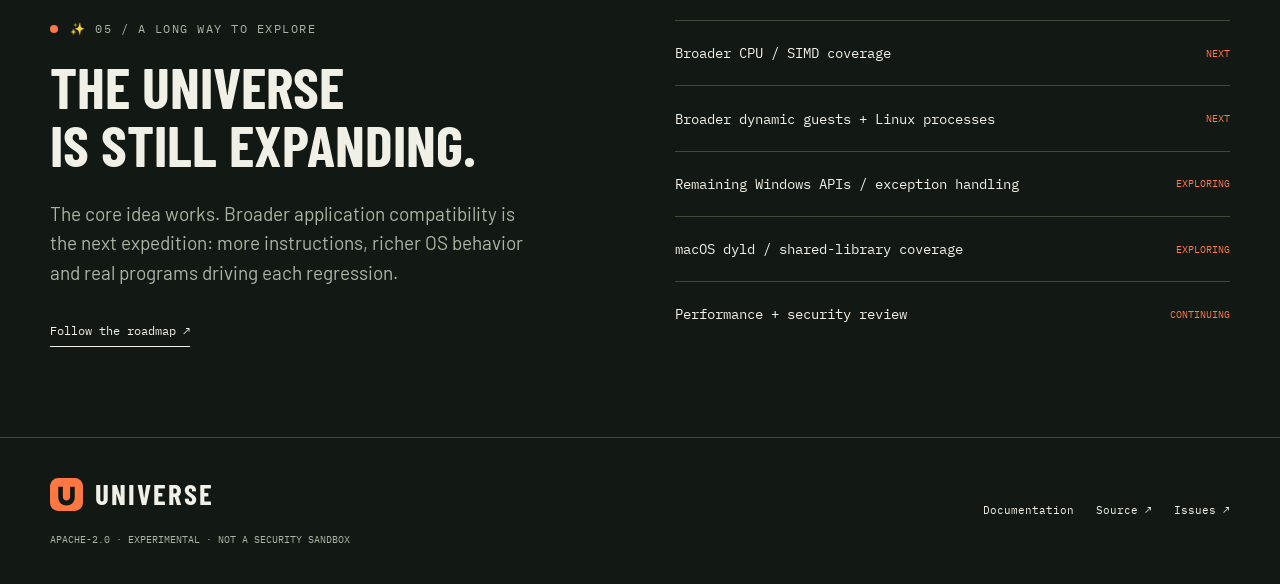
==== commit 03789715: "docs: point the site to v0.4.0 with Node.js and Go demos; refresh handoff Co-Authored-By: Claude Opu" ====
--- a/site/index.html
+++ b/site/index.html
@@ -57,8 +57,8 @@
             >GitHub ↗</a
           ><a
             class="nav-cta"
-            href="https://github.com/OthmaneBlial/universe/releases/tag/v0.3.0"
-            >Release v0.3.0 <span aria-hidden="true">↗</span></a
+            href="https://github.com/OthmaneBlial/universe/releases/tag/v0.4.0"
+            >Release v0.4.0 <span aria-hidden="true">↗</span></a
           >
         </div>
       </nav>
@@ -271,11 +271,36 @@
             <span class="eyebrow">🌍 Fresh arrivals / Real downloaded apps</span>
             <h2 id="apps-title">Internet binaries.<br />Mac destination.</h2>
           </div>
-          <p>Official Linux and Windows x86-64 releases, unchanged. Python, JSON, text, file searches, BusyBox utilities, shell scripts, external pipelines and archive workflows
+          <p>Official Linux and Windows x86-64 releases, unchanged. Node.js, Go, Python, JSON, text, file searches, BusyBox utilities, shell scripts, external pipelines and archive workflows
             run on Apple M2 in both interpreter and JIT modes. Build current
             main and <a href="docs.html#public-apps">download the verified apps ↗</a>.</p>
         </div>
         <div class="app-grid">
+          <article class="app-card">
+            <div class="app-heading"><span aria-hidden="true">🟩</span><span class="status">LINUX → ARM64 MAC</span></div>
+            <h3>Node.js <small>22.23 / Alpine</small></h3>
+            <p>V8 starts, compiles JavaScript to x86-64 machine code, and UNIVERSE runs that code: fs, crypto, zlib, BigInt, timers and promises. <a href="https://github.com/OthmaneBlial/universe/blob/main/docs/node-and-go.md">Run Node ↗</a></p>
+            <div class="code-block">
+              <div class="code-label"><span>NODE.JS / ALPINE SYSROOT</span><button class="copy" data-copy="app-node">Copy commands</button></div>
+              <pre id="app-node"><code>python3 scripts/alpine.py --node
+./zig-out/bin/universe --unlimited --allow-files \
+  --sysroot artifacts/alpine-x86_64/sysroot /usr/bin/node \
+  -e 'console.log(6 * 7, process.arch, process.platform)'</code></pre>
+              <div class="launch-meta">VERIFIED OUTPUT <strong>42 x64 linux</strong></div>
+            </div>
+          </article>
+          <article class="app-card">
+            <div class="app-heading"><span aria-hidden="true">🐹</span><span class="status">LINUX → ARM64 MAC</span></div>
+            <h3>fzf <small>0.74.5 / Go</small></h3>
+            <p>A static Go binary with its own runtime, garbage collector and OS threads. Its rankings match the native macOS build byte for byte.</p>
+            <div class="code-block">
+              <div class="code-label"><span>GO / OFFICIAL RELEASE</span><button class="copy" data-copy="app-fzf">Copy commands</button></div>
+              <pre id="app-fzf"><code>python3 scripts/public-apps.py
+printf 'apple\nbanana\nmango\n' |
+  ./zig-out/bin/universe artifacts/public-apps/fzf --filter an</code></pre>
+              <div class="launch-meta">VERIFIED OUTPUT <strong>mango · banana</strong></div>
+            </div>
+          </article>
           <article class="app-card">
             <div class="app-heading"><span aria-hidden="true">🐍</span><span class="status">LINUX → ARM64 MAC</span></div>
             <h3>CPython <small>3.13.16 / musl</small></h3>
@@ -413,7 +438,7 @@
             </div>
           </article>
         </div>
-        <p class="apps-note">SHA-256 pinned downloads · 334 static Linux + 118 Debian/glibc + 10 CPython + 32 git + 12 vim/htop/Lua + 7 GCC + 34 Windows checks pass across both engines · CLI scope.
+        <p class="apps-note">SHA-256 pinned downloads · 589 checks pass: 350 static Linux (incl. Go) + 118 Debian/glibc + 10 CPython + 6 Node.js + 71 Alpine apps + 34 Windows across both engines · CLI scope.
           Windows denied-access exits now run the app's own C++ cleanup and catch code.
           Linux guest threads also extract the Windows release through UNIVERSE itself.
           GUI apps and general app compatibility are future destinations.</p>
@@ -511,7 +536,7 @@
               Partial compatibility. No complete CPU ISA, arbitrary app
               compatibility or full shell functionality is claimed. Linux host builds are
               cross-compiled; execution there is unverified. This page follows
-              the v0.3.0 release and current main. File mutations
+              the v0.4.0 release and current main. File mutations
               require <code>--allow-files</code>.
             </p>
             <a class="text-link" href="docs.html#compatibility"
